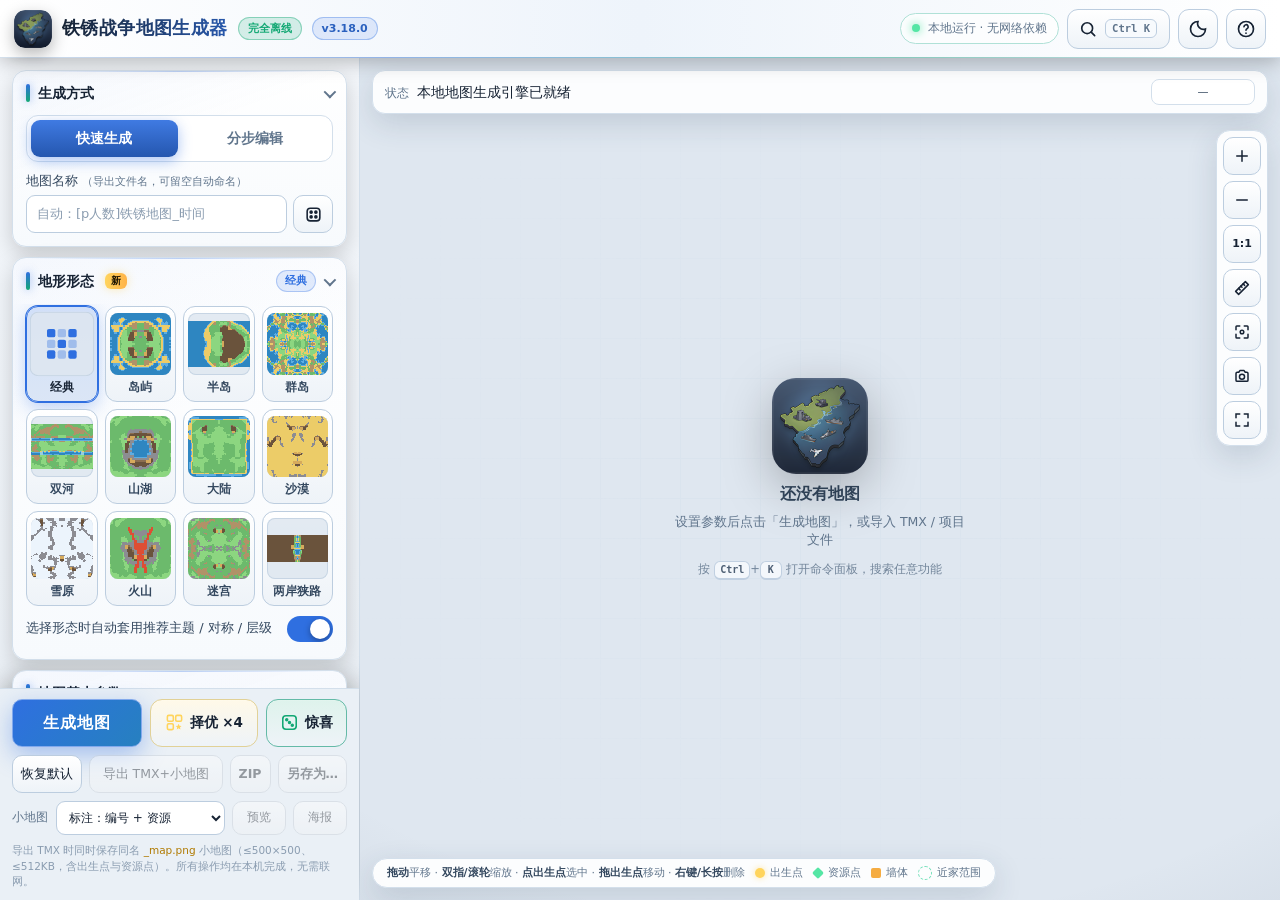
==== app/src/main/assets/index.html @ 4f4eec56 "feat: 整体替换为 TMX Map Forge 3.18.0 源码（第十六轮全局审查） - 仓库根目录替换为 3.18.0 离线版工程：app/ + desktop/ + tools/ + ori" ====
<!doctype html>
<html lang="zh-CN">
<head>
<meta charset="utf-8">
<meta name="viewport" content="width=device-width,initial-scale=1,maximum-scale=1,user-scalable=no,viewport-fit=cover">
<meta name="theme-color" content="#0b1220">
<title>铁锈战争地图生成器 · 完整离线版</title>
<link rel="icon" type="image/png" href="icons/icon-192.png">
<link rel="apple-touch-icon" href="icons/icon-192.png">
<link rel="stylesheet" href="style.css">
</head>
<body data-theme="dark" data-tone="dark">
<div id="splash" class="splash" aria-hidden="true">
  <div class="splash-logo"><img src="icons/icon-512.png" alt="" width="96" height="96" decoding="async"></div>
  <div class="splash-title">铁锈战争地图生成器</div>
  <div class="splash-bar"><i></i></div>
</div>

<header class="topbar">
  <button id="menuBtn" class="icon-btn" aria-label="打开编辑面板" aria-expanded="false"><svg viewBox="0 0 24 24" fill="none" stroke="currentColor" stroke-width="2" stroke-linecap="round" aria-hidden="true"><path d="M3 6h18M3 12h18M3 18h18"/></svg></button>
  <div class="brand">
    <span class="logo" aria-hidden="true"><img src="icons/icon-192.png" alt="" width="38" height="38" decoding="async"></span>
    <div class="brand-title">铁锈战争地图生成器</div>
    <span class="badge">完全离线</span><span class="badge sub" id="versionBadge">v—</span>
  </div>
  <div class="top-actions">
    <div class="runtime" id="runtimePill" role="status" tabindex="0" title="引擎状态（异常时点击可重启引擎）"><span class="dot"></span><span id="runtime" aria-live="polite">引擎初始化中…</span></div>
    <button id="cmdkBtn" class="icon-btn cmdk-btn" type="button" aria-label="命令面板（Ctrl+K）" title="命令面板：搜索任意功能（Ctrl+K）"><svg viewBox="0 0 24 24" fill="none" stroke="currentColor" stroke-width="2" stroke-linecap="round" aria-hidden="true"><circle cx="11" cy="11" r="6.5"/><path d="M20 20l-4.2-4.2"/></svg><span class="cmdk-kbd">Ctrl K</span></button>
    <!-- 3.16.0：主题选择面板（经典 / 动态 / 自动三组，内容由 app.js 按 THEMES 生成） -->
    <div class="theme-wrap">
    <button id="themeToggle" class="icon-btn" aria-label="选择主题" aria-haspopup="menu" aria-expanded="false" aria-controls="themeMenu" title="选择主题"><svg viewBox="0 0 24 24" fill="none" stroke="currentColor" stroke-width="2" stroke-linecap="round" aria-hidden="true"><path d="M12 3a9 9 0 1 0 9 9 7 7 0 0 1-9-9z"/></svg><i class="theme-dot" aria-hidden="true"></i></button>
    <div id="themeMenu" class="orient-menu theme-menu" role="menu" aria-label="界面主题" hidden></div>
    </div>
    <!-- 3.10.0：屏幕方向菜单（自动 / 竖屏 / 横屏 / 当前方向），选择由 Android 原生层持久化，下次启动自动恢复 -->
    <div class="orient-wrap">
    <button id="orientToggle" class="icon-btn" data-mode="auto" aria-label="屏幕方向：自动旋转" aria-pressed="false" aria-haspopup="menu" aria-expanded="false" aria-controls="orientMenu" title="屏幕方向"><svg class="oi oi-auto" viewBox="0 0 24 24" fill="none" stroke="currentColor" stroke-width="2" stroke-linecap="round" stroke-linejoin="round" aria-hidden="true"><rect x="7" y="3" width="10" height="18" rx="2.2"/><path d="M11 17.5h2"/><path d="M3.5 9.5a8.5 8.5 0 0 1 3-5"/><path d="M3 6l.4 3.7 3.4-1.2"/><path d="M20.5 14.5a8.5 8.5 0 0 1-3 5"/><path d="M21 18l-.4-3.7-3.4 1.2"/></svg><svg class="oi oi-portrait" viewBox="0 0 24 24" fill="none" stroke="currentColor" stroke-width="2" stroke-linecap="round" stroke-linejoin="round" aria-hidden="true"><rect x="6.5" y="2.5" width="11" height="19" rx="2.4"/><path d="M11 18h2"/><rect x="9.5" y="9.5" width="5" height="4" rx=".9"/><path d="M10.6 9.5V8.4a1.4 1.4 0 0 1 2.8 0v1.1"/></svg><svg class="oi oi-landscape" viewBox="0 0 24 24" fill="none" stroke="currentColor" stroke-width="2" stroke-linecap="round" stroke-linejoin="round" aria-hidden="true"><rect x="2.5" y="6.5" width="19" height="11" rx="2.4"/><path d="M18 11v2"/><rect x="9.5" y="10.5" width="5" height="4" rx=".9"/><path d="M10.6 10.5V9.4a1.4 1.4 0 0 1 2.8 0v1.1"/></svg><i class="orient-lock-dot" aria-hidden="true"></i></button>
    <div id="orientMenu" class="orient-menu" role="menu" aria-label="屏幕方向" hidden>
      <div class="om-head">屏幕方向</div>
      <button type="button" role="menuitemradio" aria-checked="false" data-orient="auto"><span class="om-ico"><svg class="oi oi-auto" viewBox="0 0 24 24" fill="none" stroke="currentColor" stroke-width="2" stroke-linecap="round" stroke-linejoin="round" aria-hidden="true"><rect x="7" y="3" width="10" height="18" rx="2.2"/><path d="M11 17.5h2"/><path d="M3.5 9.5a8.5 8.5 0 0 1 3-5"/><path d="M3 6l.4 3.7 3.4-1.2"/><path d="M20.5 14.5a8.5 8.5 0 0 1-3 5"/><path d="M21 18l-.4-3.7-3.4 1.2"/></svg></span><span class="om-txt"><b>自动旋转</b><small>跟随手机重力感应</small></span><i class="om-check" aria-hidden="true"></i></button>
      <button type="button" role="menuitemradio" aria-checked="false" data-orient="portrait"><span class="om-ico"><svg class="oi oi-portrait" viewBox="0 0 24 24" fill="none" stroke="currentColor" stroke-width="2" stroke-linecap="round" stroke-linejoin="round" aria-hidden="true"><rect x="6.5" y="2.5" width="11" height="19" rx="2.4"/><path d="M11 18h2"/><rect x="9.5" y="9.5" width="5" height="4" rx=".9"/><path d="M10.6 9.5V8.4a1.4 1.4 0 0 1 2.8 0v1.1"/></svg></span><span class="om-txt"><b>锁定竖屏</b><small>单手编辑、浏览参数更方便</small></span><i class="om-check" aria-hidden="true"></i></button>
      <button type="button" role="menuitemradio" aria-checked="false" data-orient="landscape"><span class="om-ico"><svg class="oi oi-landscape" viewBox="0 0 24 24" fill="none" stroke="currentColor" stroke-width="2" stroke-linecap="round" stroke-linejoin="round" aria-hidden="true"><rect x="2.5" y="6.5" width="19" height="11" rx="2.4"/><path d="M18 11v2"/><rect x="9.5" y="10.5" width="5" height="4" rx=".9"/><path d="M10.6 10.5V9.4a1.4 1.4 0 0 1 2.8 0v1.1"/></svg></span><span class="om-txt"><b>锁定横屏</b><small>画布更宽，适合大地图</small></span><i class="om-check" aria-hidden="true"></i></button>
      <button type="button" role="menuitemradio" aria-checked="false" data-orient="current"><span class="om-ico"><svg viewBox="0 0 24 24" fill="none" stroke="currentColor" stroke-width="2" stroke-linecap="round" stroke-linejoin="round" aria-hidden="true"><circle cx="12" cy="12" r="3"/><path d="M12 2v3M12 19v3M2 12h3M19 12h3"/><circle cx="12" cy="12" r="7.5"/></svg></span><span class="om-txt"><b>锁定当前方向</b><small>以手机此刻的朝向为准</small></span><i class="om-check" aria-hidden="true"></i></button>
      <div class="om-foot">设置保存在本机，下次打开自动保持</div>
    </div>
    </div>
    <button id="helpBtn" class="icon-btn" aria-label="快捷键与帮助" title="快捷键与帮助"><svg viewBox="0 0 24 24" fill="none" stroke="currentColor" stroke-width="2" stroke-linecap="round" aria-hidden="true"><circle cx="12" cy="12" r="9"/><path d="M9.6 9.3a2.5 2.5 0 1 1 3.6 2.3c-.8.4-1.2 1-1.2 1.9M12 17h.01"/></svg></button>
  </div>
</header>

<main>
<aside class="sidebar" id="sidebar" aria-label="地图编辑面板">
  <div class="drawer-head"><b>编辑面板</b><button id="drawerClose" class="icon-btn" type="button" aria-label="关闭编辑面板"><svg viewBox="0 0 24 24" fill="none" stroke="currentColor" stroke-width="2.2" stroke-linecap="round" aria-hidden="true"><path d="M6 6l12 12M18 6L6 18"/></svg></button></div>
  <div class="sidebar-scroll" id="sidebarScroll">

  <section class="card" data-card="mode">
    <button class="section-title" type="button"><span>生成方式</span><i class="chev"></i></button>
    <div class="card-body"><div>
      <div class="tabs" role="tablist"><button id="quickTab" class="active" role="tab" aria-selected="true">快速生成</button><button id="wizardTab" role="tab" aria-selected="false">分步编辑</button><span class="tab-ink" aria-hidden="true"></span></div>
      <label class="wide-label"><span>地图名称 <small>（导出文件名，可留空自动命名）</small></span>
        <span class="name-row"><input id="mapName" type="text" maxlength="60" placeholder="自动：[p人数]铁锈地图_时间" autocomplete="off" spellcheck="false"><button id="nameDice" class="name-dice" type="button" aria-label="随机起一个地图名" title="随机起名（按主题 / 形态 / 人数）"><svg viewBox="0 0 24 24" fill="none" stroke="currentColor" stroke-width="2" stroke-linejoin="round" aria-hidden="true"><rect x="4" y="4" width="16" height="16" rx="4"/><circle cx="9" cy="9" r="1.3" fill="currentColor"/><circle cx="15" cy="15" r="1.3" fill="currentColor"/><circle cx="15" cy="9" r="1.3" fill="currentColor"/><circle cx="9" cy="15" r="1.3" fill="currentColor"/></svg></button></span></label>
    </div></div>
  </section>

  <section class="card shape-card" id="shapeSec" data-card="shape">
    <button class="section-title" type="button"><span>地形形态 <em class="new-tag">新</em></span><small class="shape-tag" id="shapeTag">经典</small><i class="chev"></i></button>
    <div class="card-body"><div>
    <div class="shape-grid" id="shapeGrid" role="radiogroup" aria-label="地形形态"></div>
    <div class="shape-detail" id="shapeDetail" hidden>
      <button type="button" class="shape-preview" id="shapePreviewWrap" title="所见即所得：生成时使用与预览相同的种子（点击预览直接生成）" aria-label="形态预览，点击生成地图"><canvas id="shapePreview" width="160" height="160"></canvas><span class="shape-preview-badge" id="shapePreviewBadge">预览</span><span class="shape-preview-spin" aria-hidden="true"></span></button>
      <div class="shape-info">
        <b id="shapeTitle">—</b><small id="shapeDesc"></small>
        <div class="shape-stats" id="shapeStats"></div>
        <small class="shape-rec" id="shapeRec"></small>
      </div>
    </div>
    <div id="shapeFields" hidden>
      <div class="field-grid compact-fields">
        <label class="shape-range"><span>陆地比例 <b id="shapeLandText">50%</b></span><input id="shapeLand" type="range" min="30" max="70" step="5" value="50"></label>
        <label><span>山地</span><select id="shapeRough"><option value="0.8">少</option><option value="0.3" selected>标准</option><option value="0">多</option></select></label>
        <label class="span2"><span>形态种子</span><span class="seed-row"><input id="shapeSeed" type="number" inputmode="numeric" placeholder="留空 = 每次生成后自动换新"><button id="shapeDice" type="button" class="dice-btn" title="换一个种子" aria-label="换一个种子"><svg viewBox="0 0 24 24" fill="none" stroke="currentColor" stroke-width="2" stroke-linejoin="round" aria-hidden="true"><rect x="3.5" y="3.5" width="17" height="17" rx="4"/><circle cx="8.5" cy="8.5" r="1.3" fill="currentColor"/><circle cx="15.5" cy="15.5" r="1.3" fill="currentColor"/><circle cx="12" cy="12" r="1.3" fill="currentColor"/></svg></button></span><small id="shapeSeedHint"></small></label>
      </div>
      <div class="toolrow"><button id="shapeRecSize" type="button">使用推荐尺寸</button></div>
    </div>
    <label class="switch-row"><span>选择形态时自动套用推荐主题 / 对称 / 层级</span><button id="shapeAuto" class="switch on" role="switch" aria-checked="true" type="button"><i></i></button></label>
    </div></div>
  </section>

  <section class="card" data-card="params">
    <button class="section-title" type="button"><span>地图基本参数</span><i class="chev"></i></button>
    <div class="card-body"><div>
    <div class="field-grid">
      <label><span>地图宽度</span><input id="width" type="number" value="160" min="40" max="2000" inputmode="numeric"><small>40～2000</small></label>
      <label><span>地图高度</span><input id="height" type="number" value="160" min="40" max="2000" inputmode="numeric"><small>40～2000</small></label>
      <label><span>地形模板</span><select id="tileset"><option value="1">模板1 丛林</option><option value="2">模板2 雪山</option><option value="3">模板3 火山</option><option value="4">模板4 沙漠</option><option value="5" selected>模板5 森林</option></select></label>
      <label><span>高度层级</span><input id="heightLevels" type="number" value="7" min="1" max="32" inputmode="numeric"></label>
      <label><span>海洋层级</span><input id="oceanLevels" type="number" value="3" min="0" max="32" inputmode="numeric"></label>
      <label><span>资源点数量</span><input id="resources" type="number" value="12" min="0" max="500" inputmode="numeric"></label>
      <label class="span2"><span>出生点数量</span><input id="players" type="number" value="10" min="0" max="50" inputmode="numeric"><small>指挥中心/出生点 · 最大 50 · 3V3=6，25V25=50</small></label>
      <label class="span2"><span>出生点对称</span><select id="mirror"><option value="none">不对称</option><option value="horizontal">X 轴对称</option><option value="vertical" selected>Y 轴对称</option><option value="diagonal1">主对角线对称</option><option value="diagonal2">副对角线对称</option><option value="both">XY 双轴对称</option></select><small id="mirrorHint">当前模式会自动保持出生点成对分布</small></label>
    </div>
    <div id="densityHint" class="density-hint" hidden role="status" aria-live="polite"></div>
    <label class="switch-row" id="nearResRow"><span>近家资源点 <em class="new-tag">新</em> <small>每个出生点周边 10–20 格内自动补足</small></span><button id="nearResToggle" class="switch on" role="switch" aria-checked="true" type="button"><i></i></button></label>
    <div class="field-grid compact-fields" id="nearResFields">
      <label><span>每个出生点</span><select id="nearResCount"><option value="2" selected>2 个</option><option value="3">3 个</option><option value="4">4 个</option></select></label>
      <label class="span2"><span>距离范围（格，直线距离）</span><span class="near-res-range"><input id="nearResMin" type="number" value="10" min="4" max="120" inputmode="numeric"><small>至</small><input id="nearResMax" type="number" value="20" min="4" max="160" inputmode="numeric"></span></label>
    </div>
    <div class="size-presets" aria-label="尺寸预设"><span>尺寸预设</span><button data-size="80">80²</button><button data-size="120">120²</button><button data-size="160">160²</button><button data-size="256">256²</button><button data-size="400">400²</button></div>
    <div class="preset-row" aria-label="我的参数方案"><span>我的方案</span><select id="userPreset" aria-label="选择已保存的参数方案"><option value="">暂无方案</option></select><button id="presetSave" type="button" title="把当前参数保存为方案">保存</button><button id="presetDel" type="button" title="删除所选方案" disabled>删除</button></div>
    <!-- 3.17.0：配方码（整套参数 + 形态种子编成短码，发给别人粘贴即可还原） -->
    <div class="recipe-row" aria-label="配方码"><span>配方码 <em class="new-tag">新</em></span><button id="recipeCopy" type="button" title="把整套参数（含地形形态与种子）编成一串短码，发到群里，对方粘贴即可还原"><svg viewBox="0 0 24 24" fill="none" stroke="currentColor" stroke-width="2" stroke-linecap="round" stroke-linejoin="round" aria-hidden="true"><rect x="8" y="8" width="12" height="12" rx="2.5"/><path d="M16 8V6a2 2 0 0 0-2-2H6a2 2 0 0 0-2 2v8a2 2 0 0 0 2 2h2"/></svg><span class="rc-label">复制配方码</span><span class="rc-done">已复制</span></button><button id="recipePaste" type="button" title="粘贴别人分享的配方码，一键套用参数（也可以在画布区直接 Ctrl+V）"><svg viewBox="0 0 24 24" fill="none" stroke="currentColor" stroke-width="2" stroke-linecap="round" stroke-linejoin="round" aria-hidden="true"><rect x="6" y="4" width="12" height="17" rx="2.5"/><path d="M9.5 4V3h5v1M9 11h6M9 15h4"/></svg><span>使用配方码</span></button></div>
    </div></div>
  </section>

  <section class="card v3-card" id="spawnSec" data-card="spawn">
    <button class="section-title" type="button"><span>出生点 / 队伍控制台</span><i class="chev"></i></button>
    <div class="card-body"><div>
    <div class="v3-summary">
      <div><b id="terrainSummary">—</b><small>地形尺寸</small></div>
      <div><b id="spawnSummary">0</b><small>出生点</small></div>
      <div class="gauge-cell"><svg class="gauge" viewBox="0 0 36 36" aria-hidden="true"><circle class="gauge-bg" cx="18" cy="18" r="15.5"/><circle id="gaugeArc" class="gauge-arc" cx="18" cy="18" r="15.5" pathLength="100"/></svg><b id="fairnessSummary">—</b><small>公平度</small></div>
    </div>
    <div class="field-grid compact-fields">
      <label><span>模式预设</span><select id="gamePreset"><option value="1v1">1V1</option><option value="2v2">2V2</option><option value="3v3">3V3</option><option value="4v4">4V4</option><option value="5v5" selected>5V5</option><option value="10v10">10V10</option><option value="20v20">20V20</option><option value="25v25">25V25</option><option value="free">自由配置</option></select></label>
      <label><span>设为玩家 1（交换槽位）</span><select id="humanSlot" aria-label="选择作为玩家 1 起始槽位的出生点"></select></label>
      <label><span>对称强度</span><select id="symmetryStrength"><option value="strict">严格</option><option value="balanced" selected>平衡</option><option value="soft">柔性（不镜像）</option></select></label>
      <label><span>槽位顺序</span><select id="slotOrder"><option value="alternate" selected>A/B 交替（奇偶分队）</option><option value="grouped">A 队在前</option><option value="engine">保持原顺序</option></select></label>
    </div>
    <div class="toolrow v3-tools">
      <button id="spawnAuto" class="primary-soft">智能重新布置</button><button id="smartToggle" class="active">自动优化：开</button><button id="spawnReorder">按队伍排槽位</button>
      <button id="spawnAnalyze">公平度分析</button><button id="slotTable">槽位映射表</button><button id="mapDoctor" class="doctor-btn" title="检查出生点连通性、领地与资源平衡（D）">地图体检</button><button id="spawnUndo">撤销</button><button id="spawnRedo">重做</button>
      <button id="nearResFill" title="按当前出生点，为每个出生点周边补足近家资源点；导入的地图不会自动触发，需要在这里手动执行一次">补齐近家资源</button>
    </div>
    <div id="slotBadge" class="slot-badge" hidden aria-live="polite"></div>
    <div class="layer-row" role="group" aria-label="图层">
      <button id="layerTerrain" class="chip active" role="switch" aria-checked="true">地形</button><button id="layerSpawns" class="chip active" role="switch" aria-checked="true">出生点</button><button id="layerResources" class="chip active" role="switch" aria-checked="true">资源</button><button id="layerWalls" class="chip active" role="switch" aria-checked="true">墙体</button><button id="layerGrid" class="chip" role="switch" aria-checked="false">网格</button><button id="layerTerritory" class="chip chip-terr" role="switch" aria-checked="false" title="按行走距离显示双方领地（T）">领地</button><button id="layerRoutes" class="chip chip-route" role="switch" aria-checked="false" title="每位玩家到最近敌人的最短行走路线（L）">路线</button><button id="layerNearRes" class="chip chip-near active" role="switch" aria-checked="true" title="选中出生点时显示 10–20 格近家资源范围圈（N）">近家圈</button>
    </div>
    <div id="spawnList" class="spawn-list"></div>
    <div id="fairnessReport" class="analysis-report">生成地图后可查看：出生点间距、边缘距离、资源距离、两队平衡度。</div>
    </div></div>
  </section>

  <section class="card" id="gridSec" data-card="coast">
    <button class="section-title" type="button"><span>海岸线模板</span><i class="chev"></i></button>
    <div class="card-body"><div>
    <div class="coast-note" hidden>当前使用「地形形态」生成陆地，5×5 海岸线模板暂不生效；在「地形形态」中选择「经典」即可恢复。</div>
    <div class="hint">点击方格开关陆地区域：<span class="hint-demo on-demo">✓ 陆地</span> / <span class="hint-demo off-demo">✕ 水域</span>。开启出生点对称后，镜像方格会同步联动。</div>
    <div id="grid" class="grid"></div>
    <div class="toolrow"><button id="gridRandom">随机模板</button><button id="gridInvert">反转</button><button id="gridDefault">默认</button></div>
    </div></div>
  </section>

  <section class="card" id="wizardSec" data-card="wizard" hidden>
    <button class="section-title" type="button"><span>地图编辑步骤</span><i class="chev"></i></button>
    <div class="card-body"><div>
    <div id="steps" class="steps"></div>
    <div class="step-progress" aria-hidden="true"><i id="stepProgress"></i></div>

    <div class="editor-block" data-step="0">
      <div class="block-title">① 海岸线</div>
      <div class="toolrow"><button data-act="run_coastline" class="primary-soft">生成海岸线</button><button id="imageImport">从图片导入</button></div>
      <input id="imageFile" type="file" accept="image/*" hidden>
      <div id="imageName" class="mini-status">未导入图片 · 暗色=水域，亮色=陆地，绿色=缺口</div>
    </div>

    <div class="editor-block" data-step="1">
      <div class="block-title">② 墙体 / 丘陵</div>
      <div class="toolrow"><button id="brushMode" class="active">画笔</button><button id="polygonMode">多边形分层</button></div>
      <div id="brushControls">
        <div class="toolrow compact"><button id="wallBrush" class="active">墙体</button><button id="gapBrush">缺口</button><button id="eraseBrush">橡皮</button></div>
        <label class="range-label">画笔大小 <b id="brushSizeText">3</b><input id="brushSize" type="range" min="1" max="9" step="2" value="3"></label>
        <div class="toolrow compact"><button data-act="undo_brush">撤销</button><button data-act="redo_brush">重做</button><button data-act="clear_brush_walls">清空</button></div>
      </div>
      <div id="polygonControls" hidden>
        <div class="mini-status">点击地图逐点绘制；再次点击起点闭合多边形。嵌套区域会形成更高地形层级。</div>
        <div class="toolrow compact"><button id="cancelPolygon">取消绘制</button><button data-act="undo_polygons">撤销</button><button data-act="redo_polygons">重做</button></div>
        <div class="toolrow compact"><button id="deletePolygon">删除选中</button><button id="toggleGap">切换边缘缺口</button><button data-act="clear_all_polygons">清空全部</button></div>
        <div id="polygonInfo" class="mini-status">暂无多边形</div>
      </div>
    </div>

    <div class="editor-block" data-step="2">
      <div class="block-title">③ 高度与海洋</div>
      <label class="range-label">墙体吸附强度 <b id="magnetText">0</b><input id="wallMagnetism" type="range" min="0" max="100" step="5" value="0"></label>
      <label class="wide-label inline"><span>随机种子</span><input id="seed" type="number" inputmode="numeric" placeholder="留空 = 随机"></label>
      <div class="toolrow"><button data-act="run_height_ocean" class="primary-soft">生成高度与海洋</button><button id="fitMap">适应画布</button></div>
    </div>

    <div class="editor-block" data-step="3">
      <div class="block-title">④ 指挥中心 / 出生点</div>
      <div class="toolrow compact"><button id="ccManual" class="active">手动放置</button><button id="ccRandom">智能随机</button><button data-act="undo_cc">撤销</button><button data-act="clear_cc">清空</button></div>
      <div class="mini-status">手动模式下点击放置（自动按对称镜像）；拖动出生点可移动；右键/长按删除。</div>
    </div>

    <div class="editor-block" data-step="4">
      <div class="block-title">⑤ 资源点</div>
      <div class="toolrow compact"><button id="resManual" class="active">手动放置</button><button id="resRandom">随机</button><button data-act="undo_resource">撤销</button><button data-act="clear_resource">清空</button></div>
      <div class="mini-status">手动模式下点击放置资源点；右键/长按删除附近资源点。</div>
    </div>

    <div class="editor-block" data-step="5">
      <div class="block-title">⑥ 完成与导出</div>
      <div class="toolrow"><button data-act="run_finalize" class="primary-soft">完成地图并生成 TMX</button><button id="exportZip" disabled>导出 ZIP 包</button></div>
      <div class="mini-status">导出时自动附带小地图图片：地图文件名去掉 .tmx 后加 <em>_map</em>，如 <code>[p2](2)泥沼by_MP97.tmx</code> → <code>[p2](2)泥沼by_MP97_map.png</code>（≤500×500、≤512KB，与画布一样显示出生点编号和资源点，样式可在底部「小地图」中选择）。</div>
    </div>
    </div></div>
  </section>

  <section class="card v3-card" data-card="project">
    <button class="section-title" type="button"><span>项目 / 恢复</span><i class="chev"></i></button>
    <div class="card-body"><div>
    <div class="toolrow quad"><button id="projectNew">新建</button><button id="projectSave">保存项目</button><button id="projectLoad">恢复项目</button><button id="projectExport">导出项目</button></div>
    <div class="toolrow quad"><button id="tmxImport">导入 TMX/项目</button><button id="undoGlobal">全局撤销</button><button id="redoGlobal">全局重做</button><button id="autoSaveToggle" class="active">自动保存：开</button></div>
    <input id="tmxFile" type="file" accept=".tmx,.xml,.json,application/json,text/xml" hidden>
    <label class="switch-row"><span>生成过程动画</span><button id="animToggle" class="switch on" role="switch" aria-checked="true"><i></i></button></label>
    <div class="toolrow prev-row"><button id="projectPrev" type="button" disabled title="重新生成前会自动备份；再点一次可换回">上一张地图 ⇄</button></div>
    <div class="toolrow hist-btns"><button id="histSave" type="button" title="把当前地图（含 TMX 与缩略图）保存为一个历史快照">保存快照</button><button id="histOpen" type="button" title="查看 / 恢复 / 删除历史快照">历史版本</button></div>
    <div class="export-loc" id="exportLocRow" hidden>
      <div class="export-loc-head"><span>导出位置</span><small id="exportLocTag">默认</small></div>
      <code id="exportLocName">下载目录（Download）</code>
      <div class="toolrow"><button id="exportLocChange" type="button">选择文件夹…</button><button id="exportLocReset" type="button" disabled>恢复下载目录</button></div>
    </div>
    <div class="mini-status" id="projectInfo">项目草稿保存在本机（IndexedDB），不会上传。支持恢复上次编辑状态。</div>
    </div></div>
  </section>

  </div>
  <section class="action-card" id="actionCard">
    <div class="gen-row">
      <button id="generate" class="primary"><span class="btn-label">生成地图</span></button>
      <button id="bestOf" class="best-btn" type="button" title="择优生成：一次生成多张候选地图，自动体检评分后挑一张（Ctrl+Shift+Enter）"><svg viewBox="0 0 24 24" fill="none" stroke="currentColor" stroke-width="2" stroke-linecap="round" stroke-linejoin="round" aria-hidden="true"><rect x="3" y="3" width="7.5" height="7.5" rx="1.6"/><rect x="13.5" y="3" width="7.5" height="7.5" rx="1.6"/><rect x="3" y="13.5" width="7.5" height="7.5" rx="1.6"/><path d="M17.2 13.6l1.1 2.4 2.6.3-1.9 1.8.5 2.6-2.3-1.3-2.3 1.3.5-2.6-1.9-1.8 2.6-.3z" fill="currentColor" stroke="none"/></svg><span id="bestOfLabel">择优 ×4</span></button>
      <button id="surprise" class="surprise-btn" type="button" title="惊喜生成：随机一套参数并立即生成（好玩）"><svg viewBox="0 0 24 24" fill="none" stroke="currentColor" stroke-width="2" stroke-linejoin="round" aria-hidden="true"><rect x="3.5" y="3.5" width="17" height="17" rx="4"/><circle cx="8.5" cy="8.5" r="1.2" fill="currentColor"/><circle cx="15.5" cy="15.5" r="1.2" fill="currentColor"/><circle cx="12" cy="12" r="1.2" fill="currentColor"/></svg><span>惊喜</span></button>
    </div>
    <div class="action-row four"><button id="reset">恢复默认</button><button id="export" disabled title="导出 TMX 地图与同名 _map.png 小地图（Ctrl+E）">导出 TMX+小地图</button><button id="exportZipQuick" disabled title="打包 TMX + 小地图 + 说明.txt（含槽位表与体检摘要）">ZIP</button><button id="saveAsBtn" disabled title="另存为：自定义文件名、导出内容与保存位置（Ctrl+Shift+S）">另存为…</button></div>
    <div class="png-row"><label class="png-style"><span>小地图</span><select id="mapPngStyle" aria-label="小地图样式"><option value="full" selected>标注：编号 + 资源</option><option value="dots">标注：仅点位</option><option value="terrain">纯地形</option></select></label><button id="pngPreview" disabled>预览</button><button id="posterBtn" disabled title="导出带体检数据的分享海报">海报</button></div>
    <div class="footer-note">导出 TMX 时同时保存同名 <em>_map.png</em> 小地图（≤500×500、≤512KB，含出生点与资源点）。所有操作均在本机完成，无需联网。<span id="dirtyNote" class="dirty-note" hidden>· 地图已修改，导出时将重新生成 TMX</span></div>
  </section>
</aside>

<article class="map-panel no-map" id="mapPanel">
  <div class="toolbar">
    <div class="status-wrap"><span class="status-label">状态</span><span id="status" aria-live="polite">等待本地生成引擎…</span></div>
    <span id="stats" class="stats"></span><button id="healthBadge" class="health-badge" type="button" hidden aria-label="地图健康度"><svg viewBox="0 0 24 24" fill="none" stroke="currentColor" stroke-width="2.2" stroke-linecap="round" stroke-linejoin="round" aria-hidden="true"><path d="M3 12h4l2.2-5 3.6 10L15 12h6"/></svg><span class="hb-num">0</span><span class="hb-delta" aria-hidden="true"></span></button><!-- 3.17.0：实时体检徽章 --><span id="coord" class="coord" aria-live="off">—</span>
  </div>
  <div class="theme-fx" aria-hidden="true"><i class="fx-a"></i><i class="fx-b"></i><i class="fx-c"></i></div><!-- 3.16.0：动态主题背景图层（画布在动态主题下透明清屏） -->
  <canvas id="map" aria-label="地图画布"></canvas>
  <div class="empty-state" id="emptyState">
    <div class="empty-art" aria-hidden="true"><img src="icons/icon-192.png" alt="" width="96" height="96" decoding="async"></div>
    <b>还没有地图</b>
    <span>设置参数后点击「生成地图」，或导入 TMX / 项目文件</span>
    <span class="empty-tip">按 <kbd>Ctrl</kbd>+<kbd>K</kbd> 打开命令面板，搜索任意功能</span>
  </div>
  <!-- 3.15.0：测距地形剖面 -->
  <div id="measureProfile" class="measure-profile" aria-hidden="true" aria-live="polite"></div>

  <div class="tool-palette" id="toolPalette" hidden role="toolbar" aria-label="画布工具">
    <button data-tool="pan" class="active" title="平移 / 选择（拖动出生点可移动）"><svg viewBox="0 0 24 24" fill="none" stroke="currentColor" stroke-width="2" stroke-linecap="round"><path d="M12 3v18M3 12h18M12 3l-3 3M12 3l3 3M12 21l-3-3M12 21l3-3M3 12l3-3M3 12l3 3M21 12l-3-3M21 12l-3 3"/></svg><span>平移</span></button>
    <button data-tool="brush" title="画笔：绘制墙体/缺口"><svg viewBox="0 0 24 24" fill="none" stroke="currentColor" stroke-width="2" stroke-linecap="round"><path d="M4 20c3 0 5-1.5 5-4a2.5 2.5 0 0 0-5 0M9 16l11-11-2-2L7 14"/></svg><span>画笔</span></button>
    <button data-tool="polygon" title="多边形分层"><svg viewBox="0 0 24 24" fill="none" stroke="currentColor" stroke-width="2" stroke-linejoin="round"><path d="M12 3l8 6-3 11H7L4 9z"/></svg><span>多边形</span></button>
    <button data-tool="cc" title="放置出生点"><svg viewBox="0 0 24 24" fill="none" stroke="currentColor" stroke-width="2"><circle cx="12" cy="12" r="6"/><circle cx="12" cy="12" r="1.5" fill="currentColor"/></svg><span>出生点</span></button>
    <button data-tool="resource" title="放置资源点"><svg viewBox="0 0 24 24" fill="none" stroke="currentColor" stroke-width="2" stroke-linejoin="round"><path d="M12 3l7 9-7 9-7-9z"/></svg><span>资源</span></button>
  </div>

  <div class="map-controls" role="group" aria-label="视图控制">
    <button id="zoomIn" title="放大 (+)" aria-label="放大"><svg viewBox="0 0 24 24" fill="none" stroke="currentColor" stroke-width="2" stroke-linecap="round"><path d="M12 5v14M5 12h14"/></svg></button>
    <button id="zoomOut" title="缩小 (-)" aria-label="缩小"><svg viewBox="0 0 24 24" fill="none" stroke="currentColor" stroke-width="2" stroke-linecap="round"><path d="M5 12h14"/></svg></button>
    <button id="zoomReset" title="1:1 像素 (0)" aria-label="一比一"><span class="txt">1:1</span></button>
    <button id="measureBtn" title="测距 (U)：量直线与步行距离" aria-label="测距" aria-pressed="false"><svg viewBox="0 0 24 24" fill="none" stroke="currentColor" stroke-width="2" stroke-linecap="round" stroke-linejoin="round"><path d="M3.5 16.5 16.5 3.5l4 4-13 13z"/><path d="M7.5 12.5l2 2M10.5 9.5l1.5 1.5M13.5 6.5l2 2"/></svg></button>
    <button id="focusBtn" title="专注模式 (Z)：收起侧栏和顶栏，画布铺满" aria-label="专注模式" aria-pressed="false"><svg viewBox="0 0 24 24" fill="none" stroke="currentColor" stroke-width="2" stroke-linecap="round" stroke-linejoin="round" aria-hidden="true"><path d="M9 4H5a1 1 0 0 0-1 1v4M15 4h4a1 1 0 0 1 1 1v4M9 20H5a1 1 0 0 1-1-1v-4M15 20h4a1 1 0 0 0 1-1v-4"/><circle cx="12" cy="12" r="2.4"/></svg></button>
    <button id="shotBtn" title="保存当前视图截图（含已开启的图层）" aria-label="保存当前视图截图"><svg viewBox="0 0 24 24" fill="none" stroke="currentColor" stroke-width="2" stroke-linecap="round" stroke-linejoin="round" aria-hidden="true"><path d="M4 8.5A1.5 1.5 0 0 1 5.5 7h2.2l1.5-2.2h5.6L16.3 7h2.2A1.5 1.5 0 0 1 20 8.5v9a1.5 1.5 0 0 1-1.5 1.5h-13A1.5 1.5 0 0 1 4 17.5z"/><circle cx="12" cy="13" r="3.4"/></svg></button>
    <button id="clearView" title="适应画布 (F)" aria-label="适应画布"><svg viewBox="0 0 24 24" fill="none" stroke="currentColor" stroke-width="2" stroke-linecap="round"><path d="M4 9V4h5M20 9V4h-5M4 15v5h5M20 15v5h-5"/></svg></button>
  </div>

  <div class="minimap-wrap" id="minimapWrap"><span class="minimap-label">小地图</span><canvas id="minimap" aria-label="地图小地图" width="256" height="256"></canvas></div>
  <div class="legend" id="legend">
    <span class="legend-tip" id="legendTip"><b>拖动</b>平移 · <b>双指/滚轮</b>缩放 · <b>点出生点</b>选中 · <b>拖出生点</b>移动 · <b>右键/长按</b>删除</span>
    <span class="legend-item"><i class="legend-dot cc"></i>出生点</span>
    <span class="legend-item"><i class="legend-dot res"></i>资源点</span>
    <span class="legend-item"><i class="legend-dot wall"></i>墙体</span>
    <span class="legend-item legend-terr"><i class="legend-dot ta"></i>A 领地</span><span class="legend-item legend-terr"><i class="legend-dot tb"></i>B 领地</span><span class="legend-item legend-terr"><i class="legend-dot tx"></i>孤岛</span><span class="legend-item legend-route"><i class="legend-dot rt"></i>接敌路线</span><span class="legend-item legend-near"><i class="legend-dot nr"></i>近家范围</span>
  </div>
  <div id="busy" class="busy" hidden role="status" aria-live="assertive">
    <div class="busy-inner">
      <div class="spinner"><i></i><i></i><i></i></div>
      <span id="busyText">正在处理…</span>
      <div class="progress-track"><div id="progressBar" class="progress-bar indeterminate"></div></div>
      <span id="busyStage"></span>
      <span id="busyElapsed" class="busy-elapsed"></span>
      <div id="busyThumbs" class="busy-thumbs" hidden aria-hidden="true"></div>
      <div class="busy-actions"><button id="busySkip" hidden>跳过动画</button><button id="busyCancel" class="ghost-danger">取消</button></div>
    </div>
  </div>
  <div class="fab-group" id="fabGroup" role="group" aria-label="快捷操作">
    <button id="fabUndo" class="fab" title="全局撤销" aria-label="全局撤销" disabled><svg viewBox="0 0 24 24" fill="none" stroke="currentColor" stroke-width="2.2" stroke-linecap="round" stroke-linejoin="round"><path d="M9 14 4 9l5-5"/><path d="M4 9h10.5a5.5 5.5 0 0 1 0 11H11"/></svg></button>
    <button id="fabExport" class="fab" title="导出 TMX+小地图" aria-label="导出 TMX 与小地图" disabled><svg viewBox="0 0 24 24" fill="none" stroke="currentColor" stroke-width="2.2" stroke-linecap="round" stroke-linejoin="round"><path d="M12 3v12M7 10l5 5 5-5M5 21h14"/></svg></button>
    <button id="fabGenerate" class="fab fab-main" title="生成地图" aria-label="生成地图"><svg viewBox="0 0 24 24" fill="none" stroke="currentColor" stroke-width="2.2" stroke-linecap="round" stroke-linejoin="round"><path d="M12 3l1.8 4.7L18.5 9.5l-4.7 1.8L12 16l-1.8-4.7L5.5 9.5l4.7-1.8z"/><path d="M19 15l.8 2.2L22 18l-2.2.8L19 21l-.8-2.2L16 18l2.2-.8z"/></svg></button>
  </div>
  <!-- 3.17.0：触屏放大镜 + 专注模式退出胶囊 -->
  <canvas id="loupe" class="loupe" width="124" height="124" aria-hidden="true" hidden></canvas>
  <button id="focusExit" class="focus-pill" type="button" aria-label="退出专注模式"><svg viewBox="0 0 24 24" fill="none" stroke="currentColor" stroke-width="2.2" stroke-linecap="round" stroke-linejoin="round" aria-hidden="true"><path d="M4 9h5V4M20 9h-5V4M4 15h5v5M20 15h-5v5"/></svg>退出专注<kbd>Z</kbd></button>
  <div id="toastBox" class="toast-box" role="status" aria-live="polite"></div>
</article>
</main>
<div id="drawerBackdrop"></div>

<div id="modal" class="modal" hidden role="dialog" aria-modal="true" aria-labelledby="modalTitle">
  <div class="modal-card">
    <div class="modal-title" id="modalTitle"></div>
    <div class="modal-body" id="modalBody"></div>
    <div class="modal-actions"><button id="modalCancel">取消</button><button id="modalOk" class="primary-soft">确定</button></div>
  </div>
</div>

<!-- 3.5.0：PC 版桥接（仅在 Rust/Tauri 宿主中生效，Android 上为空操作） -->
<!-- 3.15.0：命令面板 -->
<div id="cmdk" class="cmdk" hidden role="dialog" aria-modal="true" aria-label="命令面板">
  <div class="cmdk-card">
    <div class="cmdk-search"><svg viewBox="0 0 24 24" fill="none" stroke="currentColor" stroke-width="2" stroke-linecap="round" aria-hidden="true"><circle cx="11" cy="11" r="6.5"/><path d="M20 20l-4.2-4.2"/></svg><input id="cmdkInput" type="text" placeholder="搜索功能：导出、测距、体检、历史…（支持拼音首字母）" autocomplete="off" spellcheck="false" role="combobox" aria-expanded="true" aria-controls="cmdkList"><kbd>Esc</kbd></div>
    <ul id="cmdkList" class="cmdk-list" role="listbox" aria-label="命令"></ul>
    <div class="cmdk-foot"><span><kbd>↑</kbd><kbd>↓</kbd> 选择</span><span><kbd>Enter</kbd> 执行</span><span><kbd>Ctrl</kbd>+<kbd>K</kbd> 开 / 关</span></div>
  </div>
</div>
<script src="desktop-bridge.js"></script>
<!-- 3.8.0：地形形态算法（主线程只用到模板列表与配色；计算在 shape-worker.js 中进行） -->
<script src="terrain-shapes.js"></script>
<script type="module" src="app.js"></script>
</body>
</html>
---- app/src/main/assets/style.css ----
/* =====================================================================
 * TMX MapForge Offline 3.17.0 · 设计系统（3.2.0 ～ 3.17.0 增补见文件末尾对应分节；3.16.0 动态主题之后是 3.17.0 新组件）
 * 重写说明：旧版样式由 2.4/2.5/2.6/3.0/3.0.3/3.0.7 多轮覆盖叠加而成，颜色大量硬编码，
 * 「亮白」主题下工具栏/图例/小地图/遮罩/输入框仍是深色。现统一为 CSS 变量驱动的三套主题。
 * ===================================================================== */
:root, body[data-theme="dark"] {
  --bg: #08111f; --bg-grad: radial-gradient(1100px 640px at 78% -12%, #0e1f38 0%, #08111f 55%, #060c16 100%);
  --panel: #0b1626; --panel-2: #0f1c2f; --card: #111e32; --card-2: #0d1828;
  --line: #22344e; --line-2: #2e4566; --text: #e8f0fb; --text-2: #b8c7da; --muted: #7a8fab; --faint: #55698a;
  --input: #0a1423; --btn: #15243a; --btn-2: #112036; --btn-hover: #1b3050;
  --accent: #4b8aff; --accent-2: #37d39b; --accent-ink: #fff; --gold: #ffd45c; --danger: #ff6b6b; --warn: #ffbd5a; --ok: #55e6a5;
  --glass: rgba(11, 21, 36, .86); --shadow: 0 10px 30px rgba(0,0,0,.45); --canvas-bg: #050b14;
  --topbar: linear-gradient(90deg, #0d1a2e, #10233f 55%, #0d1a2e);
  color-scheme: dark;
}
body[data-theme="teal"] {
  --bg: #071a21; --bg-grad: radial-gradient(1100px 640px at 78% -12%, #0b2f38 0%, #071a21 55%, #051216 100%);
  --panel: #0a1f26; --panel-2: #0d2830; --card: #0f2a32; --card-2: #0b2128;
  --line: #1d4450; --line-2: #2a5d6b; --text: #e6f6f7; --text-2: #b4d3d6; --muted: #74a1a7; --faint: #4f7e85;
  --input: #08191f; --btn: #113039; --btn-2: #0d272f; --btn-hover: #15404b;
  --accent: #2fc6b2; --accent-2: #7ee2a8; --glass: rgba(8, 28, 34, .86); --canvas-bg: #04121a;
  --topbar: linear-gradient(90deg, #09232b, #0d3540 55%, #09232b);
  color-scheme: dark;
}
body[data-theme="light"] {
  --bg: #eef3f8; --bg-grad: radial-gradient(1100px 640px at 78% -12%, #ffffff 0%, #eef3f8 60%, #e6edf5 100%);
  --panel: #f4f7fb; --panel-2: #eaf0f6; --card: #ffffff; --card-2: #f7fafd;
  --line: #d3dfeb; --line-2: #bccddf; --text: #172334; --text-2: #34485f; --muted: #60758c; --faint: #8a9cb0;
  --input: #ffffff; --btn: #ffffff; --btn-2: #eef3f8; --btn-hover: #e4edf7;
  --accent: #2f6fe0; --accent-2: #13a874; --glass: rgba(255, 255, 255, .9); --shadow: 0 10px 30px rgba(40,60,90,.16); --canvas-bg: #dfe7f0;
  --topbar: linear-gradient(90deg, #ffffff, #eef4fb, #ffffff);
  color-scheme: light;
}

/* ---------- 基础 ---------- */
*{box-sizing:border-box}
html{-webkit-text-size-adjust:100%}
html,body{margin:0;width:100%;height:100%;overflow:hidden;overscroll-behavior:none}
body{background:var(--bg-grad) fixed,var(--bg);color:var(--text);font:14px/1.45 system-ui,-apple-system,"Microsoft YaHei","PingFang SC","Noto Sans CJK SC",sans-serif;-webkit-tap-highlight-color:transparent;transition:background-color .3s,color .3s}
::selection{background:color-mix(in srgb,var(--accent) 45%,transparent);color:#fff}
button,input,select{font:inherit;color:inherit}
button{position:relative;overflow:hidden;border:1px solid var(--line-2);background:linear-gradient(180deg,var(--btn),var(--btn-2));color:var(--text);border-radius:10px;padding:8px 10px;min-height:38px;cursor:pointer;user-select:none;touch-action:manipulation;transition:transform .12s ease,background .18s ease,border-color .18s ease,box-shadow .18s ease,color .18s}
button:hover:not(:disabled){background:var(--btn-hover);border-color:color-mix(in srgb,var(--accent) 45%,var(--line-2))}
button:active:not(:disabled){transform:scale(.97)}
button:focus-visible,input:focus-visible,select:focus-visible{outline:2px solid var(--accent);outline-offset:2px}
button:disabled{opacity:.42;cursor:not-allowed}
button.active{background:linear-gradient(180deg,color-mix(in srgb,var(--accent) 92%,#fff 8%),color-mix(in srgb,var(--accent) 80%,#000 20%));border-color:color-mix(in srgb,var(--accent) 70%,#fff 30%);color:var(--accent-ink);box-shadow:0 4px 16px color-mix(in srgb,var(--accent) 35%,transparent),inset 0 1px 0 rgba(255,255,255,.18)}
.ripple{position:absolute;border-radius:50%;background:currentColor;opacity:.22;transform:scale(0);pointer-events:none;animation:ripple .55s ease-out forwards}
@keyframes ripple{to{transform:scale(1);opacity:0}}
input,select{min-height:38px;width:100%;border:1px solid var(--line-2);background:var(--input);color:var(--text);border-radius:9px;padding:7px 10px;outline:none;transition:border-color .15s,box-shadow .15s;font-variant-numeric:tabular-nums}
input:focus,select:focus{border-color:var(--accent);box-shadow:0 0 0 3px color-mix(in srgb,var(--accent) 22%,transparent)}
input::placeholder{color:var(--faint)}
small{color:var(--muted)}
a{color:var(--accent)}
kbd{display:inline-block;min-width:22px;padding:1px 6px;border-radius:6px;border:1px solid var(--line-2);border-bottom-width:2px;background:var(--card-2);font:600 11px/1.6 ui-monospace,monospace;text-align:center;color:var(--text-2)}

/* ---------- 启动屏 ---------- */
.splash{position:fixed;inset:0;z-index:100;display:grid;place-content:center;justify-items:center;gap:14px;background:var(--bg);transition:opacity .45s ease,visibility .45s}
.splash.hide{opacity:0;visibility:hidden}
.splash-logo{width:72px;height:72px;border-radius:20px;display:grid;place-content:center;background:linear-gradient(145deg,var(--card),var(--card-2));border:1px solid var(--line-2);box-shadow:var(--shadow);animation:floaty 2.4s ease-in-out infinite}
.splash-logo svg{width:42px;height:42px}
.splash-title{font-weight:800;letter-spacing:1px;color:var(--text-2)}
.splash-bar{width:140px;height:4px;border-radius:9px;background:var(--line);overflow:hidden}
.splash-bar i{display:block;width:40%;height:100%;border-radius:9px;background:linear-gradient(90deg,var(--accent),var(--accent-2));animation:indeterminate 1.1s ease-in-out infinite}
@keyframes floaty{0%,100%{transform:translateY(0)}50%{transform:translateY(-6px)}}

/* ---------- 顶栏 ---------- */
.topbar{height:58px;display:flex;align-items:center;gap:10px;padding:0 14px;padding-left:calc(14px + env(safe-area-inset-left));padding-right:calc(14px + env(safe-area-inset-right));background:var(--topbar);border-bottom:1px solid var(--line);box-shadow:0 4px 18px rgba(0,0,0,.25);position:relative;z-index:5}
.brand{display:flex;align-items:center;gap:10px;min-width:0;flex:1}
.logo{width:38px;height:38px;flex:none;display:grid;place-content:center;border-radius:11px;background:linear-gradient(145deg,var(--card),var(--card-2));border:1px solid var(--line-2);box-shadow:inset 0 1px 0 rgba(255,255,255,.08),0 6px 16px rgba(0,0,0,.3)}
.logo svg{width:22px;height:22px}
.brand-title{font-size:18px;font-weight:800;letter-spacing:.4px;background:linear-gradient(90deg,var(--text),color-mix(in srgb,var(--accent) 70%,var(--text)));-webkit-background-clip:text;background-clip:text;color:transparent;white-space:nowrap;overflow:hidden;text-overflow:ellipsis}
.badge{padding:3px 9px;border-radius:999px;background:color-mix(in srgb,var(--accent-2) 16%,transparent);color:var(--accent-2);font-size:11px;font-weight:750;border:1px solid color-mix(in srgb,var(--accent-2) 40%,transparent);flex:none}
.badge.sub{background:color-mix(in srgb,var(--accent) 12%,transparent);color:color-mix(in srgb,var(--accent) 80%,var(--text));border-color:color-mix(in srgb,var(--accent) 35%,transparent);font-weight:600}
.top-actions{display:flex;align-items:center;gap:8px;flex:none}
.icon-btn{width:40px;height:40px;min-height:40px;padding:0;display:grid;place-content:center;border-radius:11px;flex:none}
#orientToggle.active{color:var(--ok);background:color-mix(in srgb,var(--ok) 16%,transparent)}
.icon-btn svg{width:19px;height:19px}
#menuBtn{display:none}
.runtime{display:flex;align-items:center;gap:8px;color:var(--muted);font-size:12px;padding:6px 11px;border-radius:999px;border:1px solid var(--line);background:color-mix(in srgb,var(--card) 70%,transparent)}
.dot{width:8px;height:8px;border-radius:50%;background:var(--warn);box-shadow:0 0 10px var(--warn);animation:pulse 1.4s ease-in-out infinite}
.runtime[data-level="ok"] .dot{background:var(--ok);box-shadow:0 0 10px var(--ok);animation-duration:2.4s}
.runtime[data-level="err"] .dot{background:var(--danger);box-shadow:0 0 10px var(--danger)}
@keyframes pulse{0%,100%{opacity:1}50%{opacity:.4}}

/* ---------- 主布局 ---------- */
main{display:grid;grid-template-columns:360px 1fr;height:calc(100% - 58px)}
.sidebar{display:flex;flex-direction:column;min-height:0;background:linear-gradient(180deg,var(--panel),var(--panel-2));border-right:1px solid var(--line)}
.sidebar-scroll{flex:1;min-height:0;overflow-y:auto;overflow-x:hidden;padding:12px 12px 4px;overscroll-behavior:contain;scrollbar-width:thin;scrollbar-color:var(--line-2) transparent}
.sidebar-scroll::-webkit-scrollbar{width:8px}.sidebar-scroll::-webkit-scrollbar-thumb{background:var(--line-2);border-radius:8px}

/* ---------- 卡片 + 折叠 ---------- */
.card{margin-bottom:10px;border:1px solid var(--line);background:linear-gradient(160deg,color-mix(in srgb,var(--accent) 5%,transparent),transparent 42%),linear-gradient(180deg,var(--card),var(--card-2));border-radius:14px;box-shadow:inset 0 1px 0 rgba(255,255,255,.04),0 8px 22px rgba(0,0,0,.18);animation:rise .42s cubic-bezier(.2,.8,.2,1) both}
.card:nth-child(2){animation-delay:.04s}.card:nth-child(3){animation-delay:.08s}.card:nth-child(4){animation-delay:.12s}.card:nth-child(5){animation-delay:.16s}.card:nth-child(6){animation-delay:.2s}
@keyframes rise{from{opacity:0;transform:translateY(12px)}to{opacity:1;transform:none}}
.section-title{all:unset;box-sizing:border-box;width:100%;display:flex;align-items:center;gap:8px;padding:12px 13px;cursor:pointer;font-size:14px;font-weight:800;color:var(--text-2);border-radius:14px}
.section-title:focus-visible{outline:2px solid var(--accent);outline-offset:-2px}
.card .section-title{position:relative;overflow:hidden}
.card .section-title:hover:not(:disabled){background:color-mix(in srgb,var(--accent) 6%,transparent);border-color:transparent}
@media (hover:none){.card .section-title:hover:not(:disabled){background:transparent}}
.section-title::before{content:"";width:4px;height:14px;border-radius:2px;background:linear-gradient(180deg,var(--accent),var(--accent-2));box-shadow:0 0 8px color-mix(in srgb,var(--accent) 50%,transparent)}
.section-title span{flex:1}
.chev{width:9px;height:9px;border-right:2px solid var(--muted);border-bottom:2px solid var(--muted);transform:rotate(45deg) translateY(-2px);transition:transform .28s cubic-bezier(.2,.8,.2,1)}
.card.collapsed .chev{transform:rotate(-45deg)}
.card-body{display:grid;grid-template-rows:1fr;transition:grid-template-rows .32s cubic-bezier(.2,.8,.2,1),opacity .25s}
.card-body>div{min-height:0;overflow:hidden;padding:0 13px 13px}
.card.collapsed .card-body{grid-template-rows:0fr;opacity:.2}
.card.collapsed .card-body>div{padding-bottom:0}
#wizardSec.reveal{animation:rise .38s cubic-bezier(.2,.8,.2,1)}

/* ---------- 表单 ---------- */
.field-grid{display:grid;grid-template-columns:1fr 1fr;gap:9px}
.field-grid label,.wide-label{display:grid;gap:5px;color:var(--text-2);min-width:0;font-size:13px}
.field-grid .span2{grid-column:1/-1}
.field-grid small,.wide-label small{font-size:10.5px;min-height:1.2em}
.wide-label{margin-top:10px}
.wide-label.inline{grid-template-columns:auto 1fr;align-items:center;margin:6px 0 8px}
.flash-input{animation:flashInput .7s ease}
@keyframes flashInput{0%{box-shadow:0 0 0 0 color-mix(in srgb,var(--accent) 60%,transparent)}100%{box-shadow:0 0 0 8px transparent}}
.accent-hint{color:color-mix(in srgb,var(--accent) 75%,var(--text))!important;background:linear-gradient(90deg,color-mix(in srgb,var(--accent) 14%,transparent),transparent);padding:4px 7px;border-radius:6px;border-left:2px solid var(--accent)}
.size-presets{display:flex;align-items:center;flex-wrap:wrap;gap:6px;margin-top:10px;font-size:11px;color:var(--muted)}
.size-presets span{margin-right:2px}
.size-presets button{min-height:28px;padding:3px 9px;font-size:11.5px;border-radius:999px}
.tabs{position:relative;display:grid;grid-template-columns:1fr 1fr;gap:4px;padding:4px;border-radius:12px;background:var(--input);border:1px solid var(--line)}
.tabs button{border:0;background:transparent;z-index:1;font-weight:700;color:var(--muted);min-height:36px;box-shadow:none}
.tabs button.active{background:transparent;color:var(--accent-ink);box-shadow:none}
.tabs button:hover:not(:disabled){background:transparent}
.tabs .tab-ink{position:absolute;top:4px;bottom:4px;left:4px;width:calc(50% - 6px);border-radius:9px;background:linear-gradient(180deg,color-mix(in srgb,var(--accent) 92%,#fff 8%),color-mix(in srgb,var(--accent) 78%,#000 22%));box-shadow:0 4px 14px color-mix(in srgb,var(--accent) 40%,transparent);transition:transform .32s cubic-bezier(.3,1.3,.5,1)}
.tabs[data-active="wizard"] .tab-ink{transform:translateX(calc(100% + 4px))}
.range-label{display:grid;grid-template-columns:auto 1fr;gap:4px 8px;align-items:center;color:var(--text-2);margin:8px 0;font-size:13px}
.range-label b{justify-self:end;color:var(--accent);font-variant-numeric:tabular-nums}
.range-label input{grid-column:1/-1;width:100%}
input[type=range]{-webkit-appearance:none;appearance:none;background:transparent;cursor:pointer;border:0;padding:0;min-height:26px;box-shadow:none}
input[type=range]::-webkit-slider-runnable-track{height:6px;border-radius:99px;background:linear-gradient(90deg,color-mix(in srgb,var(--accent) 50%,var(--line)),var(--line-2))}
input[type=range]::-webkit-slider-thumb{-webkit-appearance:none;width:20px;height:20px;border-radius:50%;margin-top:-7px;background:linear-gradient(180deg,#fff,#dbe8ff);border:3px solid var(--accent);box-shadow:0 2px 8px rgba(0,0,0,.35);transition:transform .15s}
input[type=range]:active::-webkit-slider-thumb{transform:scale(1.18)}
.switch-row{display:flex;align-items:center;justify-content:space-between;margin:10px 0 4px;color:var(--text-2);font-size:13px}
.switch{width:46px;min-height:26px;height:26px;padding:0;border-radius:99px;background:var(--line-2);border:0}
.switch:hover:not(:disabled){background:var(--line-2)}
.switch i{position:absolute;top:3px;left:3px;width:20px;height:20px;border-radius:50%;background:#fff;box-shadow:0 2px 6px rgba(0,0,0,.35);transition:transform .25s cubic-bezier(.3,1.4,.5,1)}
.switch.on,.switch.on:hover:not(:disabled){background:var(--accent)}
.switch.on i{transform:translateX(20px)}

/* ---------- 工具按钮行 ---------- */
.toolrow{display:grid;grid-template-columns:repeat(auto-fit,minmax(88px,1fr));gap:6px;margin-top:6px}
.toolrow.compact{grid-template-columns:repeat(auto-fit,minmax(72px,1fr))}
.toolrow.quad{grid-template-columns:repeat(4,1fr)}
.toolrow button{font-size:12.5px;padding:7px 6px;min-height:36px}
.primary-soft{background:linear-gradient(180deg,color-mix(in srgb,var(--accent) 45%,var(--btn)),color-mix(in srgb,var(--accent) 30%,var(--btn-2)));border-color:color-mix(in srgb,var(--accent) 60%,var(--line-2))}
body[data-tone="light"] .primary-soft{color:#fff;background:linear-gradient(180deg,color-mix(in srgb,var(--accent) 85%,#fff),var(--accent))}
button.danger{background:linear-gradient(180deg,#e65454,#c63b3b);border-color:#ff8b8b;color:#fff}
.ghost-danger{background:transparent;border-color:color-mix(in srgb,var(--danger) 55%,transparent);color:var(--danger)}
.chip{min-height:30px;padding:4px 11px;border-radius:999px;font-size:12px}
.chip:not(.active){opacity:.62;text-decoration:line-through;text-decoration-color:var(--muted)}
.layer-row{display:flex;flex-wrap:wrap;gap:6px;margin-top:10px}
.hint,.mini-status{margin:6px 0 4px;color:var(--muted);font-size:11.5px;line-height:1.55}
.mini-status code{color:color-mix(in srgb,var(--accent) 70%,var(--text));background:var(--input);padding:1px 5px;border-radius:5px;font-size:10.5px;border:1px solid var(--line)}
.mini-status em,.footer-note em{color:var(--gold);font-style:normal}
body[data-tone="light"] .mini-status em,body[data-tone="light"] .footer-note em{color:#b07a00}
.hint-demo{display:inline-block;padding:0 6px;border-radius:6px;font-weight:700;font-size:11px}
.on-demo{color:#fff;background:var(--accent)}
.off-demo{color:var(--muted);background:var(--input);border:1px solid var(--line)}

/* ---------- 海岸线方格 ---------- */
.grid{display:grid;grid-template-columns:repeat(5,40px);gap:6px;justify-content:center;padding:10px 0 4px}
.cell{width:40px;height:40px;min-height:40px;padding:0;border-radius:10px;display:grid;place-content:center;font-size:15px;font-weight:800;line-height:1;animation:cellIn .35s cubic-bezier(.3,1.4,.5,1) both;animation-delay:var(--d,0ms)}
@keyframes cellIn{from{opacity:0;transform:scale(.6)}to{opacity:1;transform:none}}
.cell::before{content:"✕";color:var(--faint);transition:color .15s,transform .2s}
.cell.on,.cell.on:hover:not(:disabled){background:linear-gradient(135deg,color-mix(in srgb,var(--accent) 90%,#fff 10%),color-mix(in srgb,var(--accent) 75%,#000 25%));border-color:color-mix(in srgb,var(--accent) 70%,#fff 30%);box-shadow:inset 0 0 0 1px rgba(255,255,255,.2),0 3px 12px color-mix(in srgb,var(--accent) 35%,transparent)}
.cell.on::before{content:"✓";color:#fff}
.cell.off{background:var(--input);border-color:var(--line)}
.cell:active{transform:scale(.88)}
.cell.linked{animation:linked .5s ease}
@keyframes linked{0%{box-shadow:0 0 0 0 var(--gold)}100%{box-shadow:0 0 0 9px transparent}}

/* ---------- 出生点控制台 ---------- */
.v3-summary{display:grid;grid-template-columns:repeat(3,1fr);gap:7px;margin-bottom:10px}
.v3-summary>div{position:relative;padding:10px 6px;border:1px solid var(--line);border-radius:12px;background:linear-gradient(145deg,var(--card),var(--card-2));text-align:center;min-height:66px;display:grid;align-content:center}
.v3-summary b{display:block;font-size:18px;color:var(--text);font-variant-numeric:tabular-nums;position:relative;z-index:1}
.v3-summary small{font-size:10.5px;position:relative;z-index:1}
.gauge{position:absolute;left:50%;top:50%;width:60px;height:60px;transform:translate(-50%,-50%) rotate(-90deg)}
.gauge circle{fill:none;stroke-width:2.4}
.gauge-bg{stroke:var(--line)}
.gauge-arc{stroke:var(--accent);stroke-linecap:round;stroke-dasharray:0 100;transition:stroke-dasharray .8s cubic-bezier(.2,.8,.2,1),stroke .3s}
.gauge-arc[data-level="good"]{stroke:var(--ok)}.gauge-arc[data-level="warn"]{stroke:var(--gold)}.gauge-arc[data-level="bad"]{stroke:var(--danger)}
.compact-fields{gap:8px;margin-bottom:4px}
.compact-fields label span{font-size:11.5px}
.compact-fields input,.compact-fields select{min-height:34px;padding:5px 8px;font-size:13px}
.v3-tools{margin-top:8px}
.spawn-list{display:grid;gap:6px;margin-top:10px;max-height:260px;overflow:auto;padding:2px 2px 2px 0;scrollbar-width:thin;scrollbar-color:var(--line-2) transparent}
.spawn-list::-webkit-scrollbar{width:6px}.spawn-list::-webkit-scrollbar-thumb{background:var(--line-2);border-radius:6px}
.spawn-list:empty::before{content:'生成地图后，这里会显示全部出生点；最多支持 50 个';display:block;padding:18px 10px;text-align:center;color:var(--faint);border:1px dashed var(--line-2);border-radius:10px;font-size:12px}
.spawn-row{display:grid;grid-template-columns:30px 1fr 84px 28px;align-items:center;gap:7px;padding:6px 7px;border:1px solid var(--line);border-radius:10px;background:var(--card-2);cursor:pointer;transition:border-color .18s,background .18s,transform .18s;animation:rowIn .3s ease both;animation-delay:var(--d,0ms)}
@keyframes rowIn{from{opacity:0;transform:translateX(-8px)}to{opacity:1;transform:none}}
.spawn-row:hover{border-color:var(--line-2);transform:translateX(2px)}
.spawn-row.selected{border-color:var(--gold);background:color-mix(in srgb,var(--gold) 10%,var(--card-2));box-shadow:0 0 0 3px color-mix(in srgb,var(--gold) 15%,transparent)}
.spawn-badge{width:26px;height:26px;border-radius:50%;display:grid;place-items:center;font-size:11px;font-weight:800;background:radial-gradient(circle at 35% 30%,#fff3b8,#f2b829);color:#3a2600;font-variant-numeric:tabular-nums;border:2px solid var(--line-2)}
.spawn-badge.team-A{border-color:#4b8aff}.spawn-badge.team-B{border-color:#ff6b6b}
.spawn-row.selected .spawn-badge{animation:spawnPulse 1.2s ease-in-out infinite}
@keyframes spawnPulse{0%,100%{transform:scale(1)}50%{transform:scale(1.15)}}
.spawn-main{min-width:0}.spawn-main b{display:block;font-size:12px;white-space:nowrap;overflow:hidden;text-overflow:ellipsis}
.spawn-main b em{font-style:normal;font-size:10px;padding:0 5px;margin-left:4px;border-radius:5px;background:color-mix(in srgb,var(--gold) 22%,transparent);color:color-mix(in srgb,var(--gold) 70%,var(--text))}
.spawn-main small{display:block;font-size:10px}
.spawn-row select{min-height:28px;padding:2px 5px;font-size:11px}
.spawn-del{min-height:28px;width:28px;padding:0;font-size:11px;border-radius:8px;color:var(--muted)}
.spawn-del:hover:not(:disabled){color:var(--danger);border-color:var(--danger)}
.analysis-report{margin-top:9px;padding:9px 10px;border:1px dashed var(--line-2);border-radius:10px;color:var(--muted);font-size:11px;line-height:1.6;background:var(--input)}
.analysis-report strong{color:var(--text)}.analysis-report .good{color:var(--ok)}.analysis-report .warn{color:var(--gold)}.analysis-report .bad{color:var(--danger)}
body[data-tone="light"] .analysis-report .good{color:#11885c}body[data-tone="light"] .analysis-report .warn{color:#b07a00}
.flash-box{animation:flashBox .8s ease}
@keyframes flashBox{0%{border-color:var(--accent);box-shadow:0 0 0 0 color-mix(in srgb,var(--accent) 45%,transparent)}100%{box-shadow:0 0 0 10px transparent}}

/* ---------- 分步编辑 ---------- */
.steps{display:grid;grid-template-columns:repeat(3,1fr);gap:6px;margin-bottom:8px}
.step{display:flex;align-items:center;gap:6px;text-align:left;padding:7px 8px;border-radius:10px;background:var(--input);color:var(--muted);font-size:11.5px;border:1px solid var(--line);min-height:36px}
.step i{flex:none;width:18px;height:18px;border-radius:50%;display:grid;place-items:center;font-style:normal;font-size:10px;font-weight:800;background:var(--line);color:var(--text-2);transition:background .2s}
.step span{white-space:nowrap;overflow:hidden;text-overflow:ellipsis}
.step.done{color:var(--ok);border-color:color-mix(in srgb,var(--ok) 35%,transparent)}
body[data-tone="light"] .step.done{color:#11885c}
.step.done i{background:var(--ok);color:#06281a}
.step.current{color:var(--text);border-color:var(--accent);background:color-mix(in srgb,var(--accent) 16%,var(--input));box-shadow:0 0 0 3px color-mix(in srgb,var(--accent) 15%,transparent)}
.step.current i{background:var(--accent);color:#fff}
.editor-block{padding:10px;margin:0 -10px;border-top:1px solid var(--line);border-radius:10px;transition:background .3s,box-shadow .3s}
.editor-block.current-block{background:color-mix(in srgb,var(--accent) 7%,transparent);box-shadow:inset 3px 0 0 var(--accent)}
.block-title{font-size:12.5px;font-weight:800;color:var(--text-2);margin-bottom:6px}

/* ---------- 底部操作区（吸底） ---------- */
.action-card{flex:none;display:grid;gap:8px;padding:10px 12px;padding-bottom:calc(10px + env(safe-area-inset-bottom));border-top:1px solid var(--line);background:var(--panel-2);box-shadow:0 -10px 24px rgba(0,0,0,.18)}
.primary{background:linear-gradient(135deg,var(--accent),color-mix(in srgb,var(--accent) 70%,var(--accent-2)));border-color:color-mix(in srgb,var(--accent) 60%,#fff 40%);color:#fff;font-weight:800;width:100%;min-height:48px;font-size:15.5px;letter-spacing:1px;box-shadow:0 8px 24px color-mix(in srgb,var(--accent) 38%,transparent)}
.primary:hover:not(:disabled){background:linear-gradient(135deg,color-mix(in srgb,var(--accent) 88%,#fff 12%),color-mix(in srgb,var(--accent) 65%,var(--accent-2)))}
.primary::after{content:"";position:absolute;top:0;bottom:0;left:-70%;width:45%;transform:skewX(-20deg);background:linear-gradient(90deg,transparent,rgba(255,255,255,.22),transparent);animation:sheen 3.8s ease-in-out infinite;pointer-events:none}
@keyframes sheen{0%,55%{left:-70%}85%,100%{left:150%}}
.primary.loading .btn-label::after{content:"";display:inline-block;width:12px;height:12px;margin-left:8px;border:2px solid rgba(255,255,255,.5);border-top-color:#fff;border-radius:50%;animation:spin .7s linear infinite;vertical-align:-1px}
.action-row{display:grid;grid-template-columns:1fr 1fr;gap:7px}
.footer-note{color:var(--faint);font-size:10.5px;line-height:1.5}
.dirty-note{color:var(--warn)}

/* ---------- 地图面板 ---------- */
.map-panel{position:relative;min-width:0;background:var(--canvas-bg);overflow:hidden}
.map-panel::before{content:"";position:absolute;inset:0;z-index:1;pointer-events:none;background:radial-gradient(120% 90% at 50% 45%,transparent 62%,rgba(0,0,0,.28) 100%)}
.map-panel.pulse::after{content:"";position:absolute;inset:0;z-index:2;pointer-events:none;box-shadow:inset 0 0 0 2px var(--accent-2);animation:pulseFrame 1s ease forwards}
@keyframes pulseFrame{0%{opacity:1}100%{opacity:0}}
#map{display:block;width:100%;height:100%;touch-action:none;cursor:grab;background:var(--canvas-bg)}
#map:active{cursor:grabbing}
#map[data-tool="brush"],#map[data-tool="cc"],#map[data-tool="resource"],#map[data-tool="polygon"]{cursor:crosshair}
#map.space-pan{cursor:grab!important}
.toolbar{position:absolute;z-index:3;top:12px;left:12px;right:12px;min-height:44px;padding:8px 12px;display:flex;align-items:center;gap:12px;border-radius:13px;background:var(--glass);border:1px solid var(--line);backdrop-filter:blur(12px);-webkit-backdrop-filter:blur(12px);box-shadow:var(--shadow);animation:dropIn .5s cubic-bezier(.2,.8,.2,1) both}
@keyframes dropIn{from{opacity:0;transform:translateY(-10px)}to{opacity:1;transform:none}}
.status-wrap{flex:1;min-width:0;white-space:nowrap;overflow:hidden;text-overflow:ellipsis}
.status-label{color:var(--muted);margin-right:8px;font-size:12px}
#status{color:var(--text);display:inline}
#status.flash{animation:statusIn .35s ease}
@keyframes statusIn{from{opacity:.2}to{opacity:1}}
.stats{color:var(--muted);white-space:nowrap;font-size:12px;font-variant-numeric:tabular-nums}
.coord{flex:none;color:var(--text-2);font-size:11px;font-variant-numeric:tabular-nums;background:var(--input);border:1px solid var(--line);padding:4px 9px;border-radius:8px;min-width:104px;text-align:center}
.empty-state{position:absolute;inset:0;z-index:2;display:grid;place-content:center;justify-items:center;gap:8px;color:var(--muted);text-align:center;pointer-events:none;transition:opacity .4s,transform .4s;padding:20px}
.empty-state.hide{opacity:0;transform:scale(.96)}
.empty-art{width:150px;color:var(--accent);animation:floaty 3s ease-in-out infinite}
.empty-state b{color:var(--text-2);font-size:16px}
.empty-state span{font-size:12.5px;max-width:300px}
.tool-palette{position:absolute;z-index:4;left:12px;top:72px;display:flex;flex-direction:column;gap:6px;padding:6px;border-radius:14px;background:var(--glass);border:1px solid var(--line);backdrop-filter:blur(12px);box-shadow:var(--shadow);animation:slideIn .35s cubic-bezier(.2,.8,.2,1)}
.tool-palette[hidden]{display:none}
@keyframes slideIn{from{opacity:0;transform:translateX(-12px)}to{opacity:1;transform:none}}
.tool-palette button{width:48px;min-height:48px;padding:5px 0 3px;display:grid;justify-items:center;gap:2px;border-radius:10px;font-size:10px;border-color:transparent;background:transparent;box-shadow:none}
.tool-palette button svg{width:19px;height:19px}
.tool-palette button:not(.active){color:var(--text-2)}
.tool-palette button.active,.tool-palette button.active:hover:not(:disabled){background:var(--accent);color:#fff;box-shadow:0 4px 14px color-mix(in srgb,var(--accent) 40%,transparent)}
.map-controls{position:absolute;z-index:4;right:12px;top:72px;display:flex;flex-direction:column;gap:6px;padding:6px;border-radius:14px;background:var(--glass);border:1px solid var(--line);backdrop-filter:blur(12px);box-shadow:var(--shadow);animation:dropIn .5s .1s cubic-bezier(.2,.8,.2,1) both}
.map-controls button{width:38px;height:38px;min-height:38px;padding:0;display:grid;place-content:center;border-radius:10px}
.map-controls svg{width:18px;height:18px}
.map-controls .txt{font-size:11px;font-weight:800}
.legend{position:absolute;left:12px;bottom:12px;z-index:3;padding:6px 14px;color:var(--muted);background:var(--glass);border:1px solid var(--line);border-radius:999px;font-size:11px;backdrop-filter:blur(10px);display:flex;align-items:center;gap:10px;flex-wrap:wrap;max-width:calc(100% - 180px);box-shadow:var(--shadow)}
.legend b{color:var(--text-2);font-weight:600}
.legend-item{display:inline-flex;align-items:center;gap:5px;white-space:nowrap}
.legend-dot{width:10px;height:10px;border-radius:50%;display:inline-block}
.legend-dot.cc{background:var(--gold);box-shadow:0 0 6px color-mix(in srgb,var(--gold) 60%,transparent)}
.legend-dot.res{background:var(--ok);transform:rotate(45deg) scale(.85);border-radius:2px}
.legend-dot.wall{background:#f5ac42;border-radius:2px}
.minimap-wrap{position:absolute;z-index:3;right:12px;bottom:12px;padding:6px;background:var(--glass);border:1px solid var(--line);border-radius:12px;backdrop-filter:blur(10px);box-shadow:var(--shadow);transition:transform .2s,border-color .2s}
.minimap-wrap:hover{border-color:var(--accent);transform:translateY(-2px)}
.minimap-label{display:block;color:var(--muted);font-size:9.5px;text-align:center;margin-bottom:3px;letter-spacing:.5px}
#minimap{display:block;width:136px;height:136px;touch-action:none;cursor:crosshair;border-radius:7px;background:var(--input)}

/* ---------- 忙碌遮罩 ---------- */
.busy{position:absolute;inset:0;z-index:10;display:grid;place-content:center;background:color-mix(in srgb,var(--canvas-bg) 62%,transparent);backdrop-filter:blur(3px);opacity:0;transition:opacity .2s ease}
.busy.show{opacity:1}
.busy[hidden]{display:none}
.busy-inner{display:grid;gap:11px;justify-items:center;width:min(360px,84vw);padding:22px 24px;border:1px solid var(--line-2);background:var(--glass);border-radius:18px;box-shadow:0 24px 60px rgba(0,0,0,.5);text-align:center;color:var(--text);transform:scale(.94) translateY(6px);transition:transform .28s cubic-bezier(.3,1.4,.5,1)}
.busy.show .busy-inner{transform:none}
.spinner{position:relative;width:44px;height:44px}
.spinner i{position:absolute;inset:0;border-radius:50%;border:3px solid transparent;border-top-color:var(--accent);animation:spin 1s cubic-bezier(.5,.1,.5,.9) infinite}
.spinner i:nth-child(2){inset:6px;border-top-color:var(--accent-2);animation-duration:1.4s;animation-direction:reverse}
.spinner i:nth-child(3){inset:12px;border-top-color:var(--gold);animation-duration:.8s}
@keyframes spin{to{transform:rotate(360deg)}}
#busyText{font-weight:700}
.progress-track{width:100%;height:6px;border-radius:99px;background:var(--line);overflow:hidden}
.progress-bar{height:100%;width:8%;border-radius:99px;background:linear-gradient(90deg,var(--accent),var(--accent-2));transition:width .3s ease;box-shadow:0 0 12px color-mix(in srgb,var(--accent) 55%,transparent)}
.progress-bar.indeterminate{width:35%;animation:indeterminate 1.2s ease-in-out infinite}
@keyframes indeterminate{0%{transform:translateX(-110%)}100%{transform:translateX(320%)}}
#busyStage{color:var(--muted);font-size:11.5px;min-height:1.3em}
.busy-actions{display:flex;gap:8px}
.busy-actions button{min-height:32px;padding:4px 16px;font-size:12px;border-radius:999px}
.busy-actions button[hidden]{display:none}

/* ---------- Toast ---------- */
.toast-box{position:absolute;z-index:12;top:66px;left:50%;transform:translateX(-50%);display:flex;flex-direction:column;gap:8px;align-items:center;pointer-events:none;width:min(92%,460px)}
.toast{position:relative;overflow:hidden;display:flex;align-items:center;gap:9px;background:var(--glass);border:1px solid var(--line-2);color:var(--text);padding:9px 14px 10px;border-radius:12px;font-size:12.5px;box-shadow:0 12px 32px rgba(0,0,0,.4);backdrop-filter:blur(12px);opacity:0;transform:translateY(-10px) scale(.96);transition:opacity .28s ease,transform .32s cubic-bezier(.3,1.4,.5,1);max-width:100%}
.toast.show{opacity:1;transform:none}
.toast.bump{animation:bump .3s ease}
@keyframes bump{50%{transform:scale(1.04)}}
.toast-ico{flex:none;width:20px;height:20px;border-radius:50%;display:grid;place-items:center;font-style:normal;font-size:11px;font-weight:900;color:#fff;background:var(--accent)}
.toast.success .toast-ico{background:var(--ok);color:#05301e}.toast.warn .toast-ico{background:var(--gold);color:#3a2600}.toast.error .toast-ico{background:var(--danger)}
.toast.error{border-color:color-mix(in srgb,var(--danger) 55%,var(--line-2))}
.toast-life{position:absolute;left:0;bottom:0;height:2px;width:100%;background:var(--accent);transform-origin:left;animation:life linear forwards;opacity:.7}
.toast.success .toast-life{background:var(--ok)}.toast.warn .toast-life{background:var(--gold)}.toast.error .toast-life{background:var(--danger)}
@keyframes life{from{transform:scaleX(1)}to{transform:scaleX(0)}}

/* ---------- 模态框 ---------- */
.modal{position:fixed;inset:0;z-index:50;display:grid;place-items:center;padding:20px;background:rgba(0,0,0,.5);backdrop-filter:blur(4px);opacity:0;transition:opacity .2s}
.modal.show{opacity:1}
.modal[hidden]{display:none}
.modal-card{width:min(440px,100%);max-height:86vh;overflow:auto;padding:20px;border-radius:18px;background:linear-gradient(180deg,var(--card),var(--card-2));border:1px solid var(--line-2);box-shadow:0 30px 80px rgba(0,0,0,.55);transform:scale(.92) translateY(10px);transition:transform .3s cubic-bezier(.3,1.4,.5,1)}
.modal.show .modal-card{transform:none}
.modal-title{font-size:16px;font-weight:800;margin-bottom:8px}
.modal-body{color:var(--text-2);font-size:13px;line-height:1.65}
.modal-actions{display:flex;justify-content:flex-end;flex-wrap:wrap;gap:8px;margin-top:16px}
.modal-actions button{min-width:84px}
.modal-actions button.report-action{border-color:color-mix(in srgb,var(--accent) 48%,var(--line-2));background:linear-gradient(135deg,color-mix(in srgb,var(--accent) 13%,var(--card)),var(--card-2));color:var(--text);transition:transform .18s,border-color .18s,box-shadow .18s}
.modal-actions button.report-action:hover{border-color:var(--accent);box-shadow:0 5px 16px color-mix(in srgb,var(--accent) 16%,transparent);transform:translateY(-1px)}
.help-grid{display:grid;grid-template-columns:auto 1fr;gap:7px 14px;align-items:center;font-size:12.5px}
.help-p{margin:12px 0 0;color:var(--muted);font-size:12px}

/* 抽屉遮罩 */
#drawerBackdrop{display:none}

/* ---------- 响应式 ---------- */
@media(min-width:1400px){main{grid-template-columns:400px 1fr}}
@media(max-width:900px){
  #menuBtn{display:grid}
  main{grid-template-columns:1fr}
  .sidebar{position:fixed;top:0;bottom:0;left:0;z-index:20;width:min(88vw,370px);transform:translateX(-105%);transition:transform .32s cubic-bezier(.2,.8,.2,1);box-shadow:0 0 60px rgba(0,0,0,.6);padding-top:env(safe-area-inset-top)}
  .sidebar.open{transform:none}
  #drawerBackdrop{display:block;position:fixed;inset:0;background:rgba(0,0,0,.55);opacity:0;pointer-events:none;transition:opacity .3s ease;z-index:19;backdrop-filter:blur(2px)}
  #drawerBackdrop.show{opacity:1;pointer-events:auto}
  .legend{max-width:calc(100% - 24px)}
  .legend-tip{display:none}
}
@media(max-width:650px){
  .topbar{height:54px;padding:0 10px}
  main{height:calc(100% - 54px)}
  .brand-title{font-size:15.5px}.badge{display:none}.runtime{display:none}
  .toolbar{top:8px;left:8px;right:8px;padding:7px 10px;gap:8px}.stats{display:none}.coord{min-width:0}
  .legend{left:8px;bottom:8px;padding:5px 11px;max-width:calc(100% - 130px)}
  .minimap-wrap{right:8px;bottom:8px;padding:4px}#minimap{width:96px;height:96px}.minimap-label{display:none}
  .map-controls{right:8px;top:62px;padding:4px;gap:4px}.map-controls button{width:34px;height:34px;min-height:34px}
  .tool-palette{left:50%;top:auto;bottom:118px;transform:translateX(-50%);flex-direction:row;animation:none}
  .tool-palette button{width:46px;min-height:44px}
  .grid{grid-template-columns:repeat(5,38px)}.cell{width:38px;height:38px;min-height:38px}
  .toolrow.quad{grid-template-columns:repeat(2,1fr)}
  .spawn-row{grid-template-columns:28px 1fr 76px 26px}
  .toast-box{top:58px}
}
@media(max-width:900px) and (orientation:landscape) and (max-height:500px){
  .topbar{height:46px}main{height:calc(100% - 46px)}
  .tool-palette{top:58px;bottom:auto;left:8px;transform:none;flex-direction:column}
  .tool-palette button{min-height:38px;width:42px}.tool-palette button span{display:none}
  .map-controls{top:58px}
}
@media (prefers-reduced-motion: reduce){
  *,*::before,*::after{animation-duration:.001s!important;animation-iteration-count:1!important;transition-duration:.001s!important}
}

/* ---------- 旧版 WebView 兼容：不支持 color-mix() 时的纯色回退（Chrome < 111） ---------- */
@supports not (color: color-mix(in srgb, red, blue)) {
  button.active,.tabs .tab-ink,.cell.on,.step.current i,.switch.on{background:var(--accent);border-color:var(--accent);color:#fff}
  .primary{background:linear-gradient(135deg,var(--accent),var(--accent-2));border-color:var(--accent)}
  .primary-soft{background:var(--accent);border-color:var(--accent);color:#fff}
  .step.current{border-color:var(--accent)}
  .spawn-row.selected{border-color:var(--gold)}
  .editor-block.current-block{box-shadow:inset 3px 0 0 var(--accent)}
  .badge{background:transparent;border-color:var(--accent-2)}
  .badge.sub{border-color:var(--accent);color:var(--accent)}
  .brand-title{color:var(--text);background:none}
  .busy{background:rgba(0,0,0,.45)}
}

/* =====================================================================
 * 3.2.0 增补：修复 + 新组件 + 动效
 * ===================================================================== */
/* 修复：桌面端在画布上拖动会把图例/小地图/状态栏文字选中（蓝色高亮）；长按出现系统菜单 */
.map-panel,.topbar,.tool-palette,.map-controls,.legend,.minimap-wrap,.toolbar,.busy,.fab-group,.steps,.section-title{-webkit-user-select:none;user-select:none;-webkit-touch-callout:none}
#map{-webkit-touch-callout:none}
/* 修复：遮罩淡出的 220ms 内仍会拦截画布点击 */
.busy:not(.show){pointer-events:none}
.busy-elapsed{color:var(--faint);font-size:10.5px;font-variant-numeric:tabular-nums;min-height:1.2em;margin-top:-6px}

/* 禁用态的撤销/重做更明显 */
button:disabled{filter:saturate(.4)}

/* Toast：可点击关闭 + 操作按钮 */
.toast{pointer-events:auto;cursor:pointer}
.toast span{flex:1;min-width:0}
.toast-act{flex:none;min-height:28px;padding:3px 12px;margin:-2px -4px -2px 4px;border-radius:999px;font-size:12px;font-weight:800;color:var(--accent);background:color-mix(in srgb,var(--accent) 14%,transparent);border:1px solid color-mix(in srgb,var(--accent) 45%,transparent);box-shadow:none}
.toast-act:hover:not(:disabled){background:color-mix(in srgb,var(--accent) 24%,transparent)}
.toast.leaving{transform:translateY(-8px) scale(.94)}

/* 模态框：按语气显示图标，按钮依次浮入 */
.modal-title{display:flex;align-items:center;gap:9px}
.modal-title::before{content:"i";flex:none;width:26px;height:26px;border-radius:50%;display:grid;place-items:center;font:900 13px/1 system-ui,sans-serif;color:#fff;background:linear-gradient(145deg,var(--accent),color-mix(in srgb,var(--accent) 60%,var(--accent-2)));box-shadow:0 4px 12px color-mix(in srgb,var(--accent) 40%,transparent)}
.modal[data-tone="danger"] .modal-title::before{content:"!";background:linear-gradient(145deg,#ff7a7a,#d84343);box-shadow:0 4px 12px rgba(230,80,80,.4)}
.modal.show .modal-actions button{animation:btnIn .34s cubic-bezier(.3,1.4,.5,1) both;animation-delay:var(--d,60ms)}
@keyframes btnIn{from{opacity:0;transform:translateY(8px)}to{opacity:1;transform:none}}
.modal-card{backdrop-filter:blur(14px)}

/* 步骤条：完成打勾 + 进度条 + 依次入场 */
.step{animation:rise .3s cubic-bezier(.2,.8,.2,1) both;animation-delay:var(--d,0ms)}
.step.done i{animation:popIn .35s cubic-bezier(.3,1.6,.5,1)}
@keyframes popIn{from{transform:scale(.3)}to{transform:none}}
.step-progress{height:4px;border-radius:99px;background:var(--line);overflow:hidden;margin:-2px 0 10px}
.step-progress i{display:block;height:100%;width:0;border-radius:99px;background:linear-gradient(90deg,var(--accent),var(--ok));transition:width .6s cubic-bezier(.2,.8,.2,1);box-shadow:0 0 10px color-mix(in srgb,var(--ok) 50%,transparent)}

/* 卡片悬停微抬升（仅桌面） */
@media (hover:hover){.card{transition:border-color .2s,box-shadow .2s,transform .2s}.card:hover{border-color:var(--line-2);box-shadow:inset 0 1px 0 rgba(255,255,255,.05),0 12px 28px rgba(0,0,0,.24)}}

/* 空状态：缓慢流动的网格背景 */
.empty-state::before{content:"";position:absolute;inset:-40px;z-index:-1;opacity:.35;background-image:linear-gradient(var(--line) 1px,transparent 1px),linear-gradient(90deg,var(--line) 1px,transparent 1px);background-size:40px 40px;-webkit-mask-image:radial-gradient(closest-side,#000 30%,transparent);mask-image:radial-gradient(closest-side,#000 30%,transparent);animation:gridDrift 18s linear infinite}
@keyframes gridDrift{to{transform:translate(40px,40px)}}
.empty-state.hide::before{animation:none}

/* 亮白主题：地图暗角减弱 */
body[data-tone="light"] .map-panel::before{background:radial-gradient(120% 90% at 50% 45%,transparent 64%,rgba(40,60,90,.14) 100%)}

/* 手机端悬浮操作按钮（FAB） */
.fab-group{display:none}
@media(max-width:900px){
  .fab-group{position:absolute;z-index:6;right:12px;bottom:196px;display:flex;flex-direction:column;align-items:center;gap:10px;animation:fabIn .45s .15s cubic-bezier(.3,1.4,.5,1) both}
  @keyframes fabIn{from{opacity:0;transform:translateY(16px) scale(.8)}to{opacity:1;transform:none}}
  .fab{width:46px;height:46px;min-height:46px;padding:0;border-radius:50%;display:grid;place-content:center;background:var(--glass);border:1px solid var(--line-2);backdrop-filter:blur(12px);-webkit-backdrop-filter:blur(12px);box-shadow:var(--shadow);color:var(--text-2)}
  .fab svg{width:20px;height:20px}
  .fab:disabled{opacity:.35}
  .fab-main{width:58px;height:58px;min-height:58px;color:#fff;border-color:color-mix(in srgb,var(--accent) 60%,#fff 40%);background:linear-gradient(135deg,var(--accent),color-mix(in srgb,var(--accent) 65%,var(--accent-2)));box-shadow:0 10px 26px color-mix(in srgb,var(--accent) 45%,transparent)}
  .fab-main svg{width:24px;height:24px}
  .fab-main:hover:not(:disabled){background:linear-gradient(135deg,color-mix(in srgb,var(--accent) 88%,#fff),color-mix(in srgb,var(--accent) 60%,var(--accent-2)))}
  .fab-main.loading svg{animation:spin 1.1s linear infinite}
  .fab-main::after{content:"";position:absolute;inset:-6px;border-radius:50%;border:2px solid color-mix(in srgb,var(--accent) 60%,transparent);opacity:0;animation:fabRing 2.8s ease-out infinite}
  @keyframes fabRing{0%{opacity:.7;transform:scale(.85)}70%,100%{opacity:0;transform:scale(1.25)}}
}
@media(max-width:650px){ .fab-group{right:8px;bottom:124px;gap:8px} }
@media(max-width:900px) and (orientation:landscape) and (max-height:500px){
  .fab-group{flex-direction:row;bottom:12px;right:176px}
  .fab-main{width:48px;height:48px;min-height:48px}
  .legend{display:none}
}
@supports not (color: color-mix(in srgb, red, blue)) {
  .fab-main{background:var(--accent)} .toast-act{color:var(--accent);background:transparent;border-color:var(--accent)}
}
/* 手机竖屏：工具栏靠左，给右侧悬浮按钮让位（居中时会与生成按钮重叠） */
@media(max-width:650px){ .tool-palette{left:8px;transform:none;bottom:124px} }

/* =====================================================================
 * 3.3.0 增补：槽位映射徽标 / 映射表 / 出生点列表重排动画 / 细节动效
 * ===================================================================== */
.slot-badge{display:flex;align-items:center;gap:8px;margin-top:8px;padding:7px 10px;border-radius:10px;font-size:11.5px;color:var(--text-2);
  border:1px solid var(--line);background:linear-gradient(90deg,color-mix(in srgb,var(--accent) 8%,var(--card-2)),var(--card-2));animation:rise .35s ease both}
.slot-badge i{flex:none;width:18px;height:18px;border-radius:50%;display:grid;place-items:center;font-style:normal;font-weight:800;font-size:11px;
  background:color-mix(in srgb,var(--muted) 30%,transparent);color:var(--text)}
.slot-badge[data-state="ok"]{border-color:color-mix(in srgb,var(--ok) 45%,var(--line))}
.slot-badge[data-state="ok"] i{background:var(--ok);color:#06281a;animation:checkPop .5s cubic-bezier(.3,1.6,.5,1) both}
.slot-badge[data-state="bad"]{border-color:color-mix(in srgb,var(--danger) 55%,var(--line));background:color-mix(in srgb,var(--danger) 9%,var(--card-2))}
.slot-badge[data-state="bad"] i{background:var(--danger);color:#fff;animation:shake .45s ease both}
.slot-badge[data-state="pending"] i{animation:pulse 1.6s ease-in-out infinite}
@keyframes checkPop{0%{transform:scale(0) rotate(-40deg)}100%{transform:none}}
@keyframes shake{20%,60%{transform:translateX(-3px)}40%,80%{transform:translateX(3px)}}

/* 列表重排：已存在的行不再重复播放入场动画（由 FLIP 平滑移动） */
.spawn-row.settled{animation:none}
.spawn-row{will-change:transform}
.spawn-row.over-cap{opacity:.55;border-style:dashed}
.spawn-row .spawn-badge{transition:transform .25s cubic-bezier(.3,1.5,.5,1),border-color .2s}
.spawn-row:hover .spawn-badge{transform:scale(1.08)}
.spawn-main small{color:var(--muted);font-variant-numeric:tabular-nums}

/* 槽位映射表 */
.slot-table-wrap{max-height:min(52vh,420px);overflow:auto;margin-top:8px;border:1px solid var(--line);border-radius:10px;scrollbar-width:thin}
.slot-table{width:100%;border-collapse:collapse;font-size:12px;font-variant-numeric:tabular-nums}
.slot-table th{position:sticky;top:0;z-index:1;background:var(--panel-2);color:var(--muted);font-weight:600;text-align:left;padding:7px 8px;border-bottom:1px solid var(--line)}
.slot-table td{padding:5px 8px;border-bottom:1px solid color-mix(in srgb,var(--line) 60%,transparent);white-space:nowrap}
.slot-table tbody tr{animation:rowIn .3s ease both;animation-delay:var(--d,0ms)}
.slot-table tbody tr:nth-child(even){background:color-mix(in srgb,var(--card-2) 70%,transparent)}
.slot-table tbody tr:hover{background:color-mix(in srgb,var(--accent) 10%,transparent)}
.slot-table .spawn-badge{width:22px;height:22px;font-size:10px}
.team-tag{display:inline-block;min-width:20px;padding:1px 6px;border-radius:6px;font-weight:700;text-align:center;font-size:11px}
.team-tag.team-A{background:color-mix(in srgb,#4b8aff 22%,transparent);color:#7fb0ff}
.team-tag.team-B{background:color-mix(in srgb,#ff6b6b 22%,transparent);color:#ff9a9a}
body[data-tone="light"] .team-tag.team-A{color:#2457c5}body[data-tone="light"] .team-tag.team-B{color:#c23b3b}
.slot-table .st{color:var(--muted)}.slot-table .st.ok{color:var(--ok);font-weight:800}.slot-table .st.bad{color:var(--danger);font-weight:700}
.ok-txt{color:var(--ok)}.warn-txt{color:var(--warn);margin-left:4px;font-size:10px}
body[data-tone="light"] .ok-txt{color:#11885c}body[data-tone="light"] .warn-txt{color:#b07a00}

/* 模态框：宽内容自适应 */
.modal-card.wide{width:min(620px,96vw)}

/* 细节动效：主按钮悬停光晕、卡片标题箭头回弹 */
.primary:not(:disabled):hover{box-shadow:0 8px 26px color-mix(in srgb,var(--accent) 45%,transparent)}
.section-title .chev{transition:transform .3s cubic-bezier(.3,1.4,.5,1)}

@media (prefers-reduced-motion: reduce){
  .slot-badge,.slot-badge i,.slot-table tbody tr{animation:none!important}
}

/* =====================================================================
 * 3.4.0 增补：小地图样式行 / PNG 预览弹窗 / 细节动效
 * ===================================================================== */
.png-row{display:grid;grid-template-columns:1fr auto;gap:7px;align-items:center}
.png-style{display:flex;align-items:center;gap:8px;min-width:0;margin:0}
.png-style span{flex:none;font-size:11.5px;color:var(--muted)}
.png-style select{flex:1;min-width:0;min-height:34px;padding:4px 8px;font-size:12px}
.png-row button{min-height:34px;padding:4px 14px;font-size:12px}
.png-preview{position:relative;display:grid;place-items:center;padding:10px;border-radius:12px;border:1px solid var(--line);
  background:repeating-conic-gradient(color-mix(in srgb,var(--line) 55%,transparent) 0 25%,transparent 0 50%) 0 0/16px 16px,var(--card-2);overflow:hidden}
.png-preview img{display:block;max-width:100%;height:auto;max-height:min(56vh,500px);width:auto;border-radius:6px;
  box-shadow:0 10px 30px rgba(0,0,0,.35);animation:pngIn .5s cubic-bezier(.2,.9,.25,1.15) both}
.png-preview::after{content:'';position:absolute;inset:0;pointer-events:none;background:linear-gradient(115deg,transparent 35%,rgba(255,255,255,.22) 50%,transparent 65%);transform:translateX(-120%);animation:pngSheen 1.1s .35s ease both}
@keyframes pngIn{from{opacity:0;transform:scale(.88) translateY(8px);filter:blur(4px)}to{opacity:1;transform:none;filter:none}}
@keyframes pngSheen{to{transform:translateX(120%)}}
.png-meta{display:flex;flex-wrap:wrap;gap:6px;margin-top:10px}
.png-meta span{padding:3px 9px;border-radius:999px;font-size:11.5px;font-variant-numeric:tabular-nums;border:1px solid var(--line-2);background:var(--card-2);color:var(--text-2);animation:rise .35s ease both}
.png-meta span:nth-child(2){animation-delay:60ms}.png-meta span:nth-child(3){animation-delay:120ms}.png-meta span:nth-child(4){animation-delay:180ms}
.png-meta span:first-child{border-color:color-mix(in srgb,var(--accent) 55%,var(--line-2));color:var(--text)}
.help-p code{font-size:11.5px;padding:1px 5px;border-radius:5px;background:var(--card-2);border:1px solid var(--line);word-break:break-all}

/* 出生点列表：删除时整理槽位的高亮反馈 */
.spawn-row.settled{transition:border-color .25s,background .25s,transform .18s}
/* 导出按钮可用时的轻微呼吸提示（只播放一次） */
#export:not(:disabled){animation:readyGlow 1.6s ease 1}
@keyframes readyGlow{0%{box-shadow:0 0 0 0 color-mix(in srgb,var(--accent-2) 55%,transparent)}100%{box-shadow:0 0 0 12px transparent}}

@media (prefers-reduced-motion: reduce){
  .png-preview img,.png-preview::after,.png-meta span,#export:not(:disabled){animation:none!important}
}

/* =====================================================================
 * 3.5.0 增补：PC 版（html.is-desktop，仅 Rust/Tauri 宿主中出现；Android 不受影响）
 * 布局与组件样式保持不变，只增加 PC 专属元素与桌面滚动条
 * ===================================================================== */
.is-desktop ::-webkit-scrollbar{width:10px;height:10px}
.is-desktop ::-webkit-scrollbar-thumb{background:color-mix(in srgb,var(--line-2) 85%,transparent);border-radius:10px;border:2px solid transparent;background-clip:padding-box}
.is-desktop ::-webkit-scrollbar-thumb:hover{background:color-mix(in srgb,var(--accent) 45%,var(--line-2));background-clip:padding-box;border:2px solid transparent}
.is-desktop ::-webkit-scrollbar-track{background:transparent}

/* 导出目录行（项目 / 恢复 卡片） */
.desk-dir{margin-top:8px;padding:9px 10px;border:1px solid var(--line);border-radius:12px;background:var(--card-2);animation:rise .35s ease both}
.desk-dir.flash{animation:flashBox .9s ease}
.desk-dir-head{display:flex;align-items:baseline;justify-content:space-between;gap:8px;font-size:12px;color:var(--text-2)}
.desk-dir-head small{color:var(--muted);font-size:10.5px}
.desk-dir code{display:block;margin-top:5px;padding:5px 8px;border-radius:8px;border:1px solid var(--line);background:var(--input);font-size:11.5px;color:var(--text);
  white-space:nowrap;overflow:hidden;text-overflow:ellipsis}
.desk-dir-actions{grid-template-columns:repeat(3,1fr)}

/* 拖放导入遮罩 */
.desk-drop{position:fixed;inset:0;z-index:9000;display:grid;place-items:center;pointer-events:none;opacity:0;
  background:color-mix(in srgb,var(--bg) 62%,transparent);backdrop-filter:blur(6px);transition:opacity .2s ease}
.desk-drop.show{opacity:1}
.desk-drop-card{display:grid;justify-items:center;gap:6px;padding:28px 40px;border-radius:20px;border:2px dashed color-mix(in srgb,var(--accent) 70%,transparent);
  background:var(--glass);box-shadow:var(--shadow);transform:scale(.92);transition:transform .3s cubic-bezier(.3,1.4,.5,1)}
.desk-drop.show .desk-drop-card{transform:none}
.desk-drop-card b{font-size:16px}
.desk-drop-card span{font-size:12px;color:var(--muted)}
.desk-drop-icon{width:52px;height:52px;border-radius:50%;display:grid;place-items:center;color:var(--accent-ink);
  background:linear-gradient(135deg,var(--accent),var(--accent-2));animation:floaty 1.6s ease-in-out infinite}
.desk-drop-icon svg{width:26px;height:26px}

@media (prefers-reduced-motion: reduce){
  .desk-dir,.desk-dir.flash,.desk-drop-icon{animation:none!important}
  .desk-drop-card{transition:none}
}

/* =====================================================================
 * 3.6.0 增补：地图体检 / 领地图层 / 我的方案 / 上一张地图 + 全局细节打磨
 * 所有新动效均遵循 prefers-reduced-motion；颜色全部走主题变量，三套主题通用
 * ===================================================================== */
.is-desktop .orient-wrap{display:none}                 /* 屏幕方向锁定只对手机有意义（3.10.0：按钮与菜单整体隐藏） */

/* ---- 图层 / 体检按钮 ---- */
.chip-terr.active{background:linear-gradient(100deg,color-mix(in srgb,#4b8aff 78%,#000 22%),color-mix(in srgb,#ff6b6b 78%,#000 22%));border-color:color-mix(in srgb,#fff 35%,transparent);color:#fff}
.doctor-btn{color:var(--accent-2);border-color:color-mix(in srgb,var(--accent-2) 45%,var(--line-2))}
.doctor-btn:hover:not(:disabled){border-color:var(--accent-2);box-shadow:0 0 0 3px color-mix(in srgb,var(--accent-2) 18%,transparent)}
.legend-terr{display:none}
.map-panel.terr-on .legend-terr{display:inline-flex;animation:rise .3s ease both}
.legend-dot.ta{background:#4b8aff;border-radius:3px}.legend-dot.tb{background:#ff6b6b;border-radius:3px}.legend-dot.tx{background:#ffbd5a;border-radius:3px}

/* ---- 我的方案 / 上一张地图 ---- */
.preset-row{display:grid;grid-template-columns:auto 1fr auto auto;gap:6px;align-items:center;margin-top:10px;font-size:11.5px;color:var(--muted)}
.preset-row select{min-height:32px;padding:3px 8px;font-size:12px}
.preset-row button{min-height:32px;padding:3px 11px;font-size:12px;border-radius:9px}
.prev-row{grid-template-columns:1fr;margin-top:8px}
.prev-row button:not(:disabled){border-color:color-mix(in srgb,var(--gold) 50%,var(--line-2))}
.prev-row button:not(:disabled)::before{content:"";position:absolute;inset:0;background:linear-gradient(110deg,transparent 30%,color-mix(in srgb,var(--gold) 16%,transparent) 50%,transparent 70%);transform:translateX(-120%);animation:sheen 4.5s ease-in-out infinite}

/* ---- 体检弹窗 ---- */
.doc-head{display:grid;grid-template-columns:auto 1fr;gap:16px;align-items:center;padding:4px 2px 10px}
.doc-ring{position:relative;width:92px;height:92px;display:grid;place-items:center;align-content:center}
.doc-ring svg{position:absolute;inset:0;width:100%;height:100%;transform:rotate(-90deg)}
.doc-ring circle{fill:none;stroke-width:2.6}
.doc-ring-bg{stroke:var(--line)}
.doc-ring-arc{stroke:var(--accent);stroke-linecap:round;transition:stroke-dasharray 1.1s cubic-bezier(.2,.8,.2,1),stroke .3s;filter:drop-shadow(0 0 4px color-mix(in srgb,var(--accent) 55%,transparent))}
.doc-ring[data-level="good"] .doc-ring-arc{stroke:var(--ok)}.doc-ring[data-level="warn"] .doc-ring-arc{stroke:var(--gold)}.doc-ring[data-level="bad"] .doc-ring-arc{stroke:var(--danger)}
.doc-ring b{font-size:26px;line-height:1;font-variant-numeric:tabular-nums;color:var(--text);z-index:1}
.doc-ring small{font-size:10px;z-index:1;margin-top:2px}
.doc-sum{display:grid;gap:6px;min-width:0}
.doc-sum>b{font-size:14px;color:var(--text)}
.doc-sum small{font-size:11px;line-height:1.5}
.doc-chips{display:flex;flex-wrap:wrap;gap:6px}
.doc-chips em{font-style:normal;font-size:11.5px;font-weight:700;padding:2px 9px;border-radius:999px;border:1px solid var(--line-2);animation:rise .35s ease both}
.doc-chips em:nth-child(2){animation-delay:70ms}.doc-chips em:nth-child(3){animation-delay:140ms}
.doc-chips .c-ok{color:var(--ok);border-color:color-mix(in srgb,var(--ok) 45%,var(--line))}
.doc-chips .c-warn{color:var(--gold);border-color:color-mix(in srgb,var(--gold) 45%,var(--line))}
.doc-chips .c-bad{color:var(--danger);border-color:color-mix(in srgb,var(--danger) 45%,var(--line))}
.doc-split{display:grid;grid-template-columns:auto 1fr auto;gap:10px;align-items:center;margin:4px 0 12px;font-size:12px;font-weight:700;font-variant-numeric:tabular-nums}
.doc-split .a{color:#7fb0ff}.doc-split .b{color:#ff9a9a}
body[data-tone="light"] .doc-split .a{color:#2457c5}body[data-tone="light"] .doc-split .b{color:#c23b3b}
.doc-bar{display:flex;height:12px;border-radius:99px;overflow:hidden;background:var(--input);border:1px solid var(--line);box-shadow:inset 0 1px 3px rgba(0,0,0,.25)}
.doc-bar i{display:block;height:100%;transition:width 1.1s cubic-bezier(.2,.8,.2,1)}
.doc-bar i.a{background:linear-gradient(90deg,#3b78f0,#6aa7ff)}.doc-bar i.b{background:linear-gradient(90deg,#ff8a8a,#ee5a5a)}
.doc-list{list-style:none;margin:0;padding:0;display:grid;gap:7px}
.doc-list li{display:grid;grid-template-columns:24px 1fr;gap:10px;align-items:start;padding:9px 11px;border-radius:12px;border:1px solid var(--line);background:var(--card-2);animation:rowIn .38s cubic-bezier(.2,.8,.2,1) both;animation-delay:var(--d,0ms);transition:border-color .2s,transform .2s,background .2s}
.doc-list li i{width:22px;height:22px;border-radius:50%;display:grid;place-items:center;font-style:normal;font-size:12px;font-weight:900;color:#fff;background:var(--accent);margin-top:1px}
.doc-list li b{display:block;color:var(--text);font-size:13px}
.doc-list li small{display:block;margin-top:2px;font-size:11.5px;line-height:1.55}
.doc-list li.v-ok{border-color:color-mix(in srgb,var(--ok) 30%,var(--line))}.doc-list li.v-ok i{background:var(--ok);color:#06281a}
.doc-list li.v-warn{border-color:color-mix(in srgb,var(--gold) 40%,var(--line))}.doc-list li.v-warn i{background:var(--gold);color:#3a2600}
.doc-list li.v-bad{border-color:color-mix(in srgb,var(--danger) 55%,var(--line));background:color-mix(in srgb,var(--danger) 8%,var(--card-2))}.doc-list li.v-bad i{background:var(--danger);animation:shake .5s ease .3s both}
.doc-list li.has-spawn{cursor:pointer}
.doc-list li.has-spawn:hover{border-color:var(--accent);background:color-mix(in srgb,var(--accent) 8%,var(--card-2));transform:translateX(3px)}
.doc-list li.has-spawn b::after{content:" · 点击定位";font-weight:500;font-size:10.5px;color:var(--accent)}
.doc-tiles{display:grid;grid-template-columns:repeat(4,1fr);gap:7px;margin-top:12px}
.doc-tiles>div{padding:8px 4px;border-radius:11px;border:1px solid var(--line);background:linear-gradient(145deg,var(--card),var(--card-2));text-align:center}
.doc-tiles b{display:block;font-size:14px;color:var(--text);font-variant-numeric:tabular-nums}
.doc-tiles small{font-size:10.5px}

/* ---- 全局细节打磨 ---- */
html{scroll-behavior:smooth}
body{transition:background-color .35s ease,color .35s ease}
@media (hover:hover){
  button:not(:disabled):not(.cell):not(.switch):not(.section-title):not(.fab):not(.step):not(.toast-act):not(.ghost-danger):hover{transform:translateY(-1px)}
  .tabs button:hover{transform:none}
  button:not(:disabled):active{transform:scale(.97)}
  .spawn-row{transition:transform .18s ease,border-color .2s,background .2s}
  .spawn-row:hover{transform:translateX(2px)}
}
button:focus-visible,input:focus-visible,select:focus-visible,.section-title:focus-visible{outline:2px solid var(--accent);outline-offset:2px;box-shadow:0 0 0 5px color-mix(in srgb,var(--accent) 20%,transparent)}
.card{position:relative}
.card::before{content:"";position:absolute;left:14px;right:14px;top:0;height:1px;background:linear-gradient(90deg,transparent,color-mix(in srgb,var(--accent) 55%,transparent),transparent);opacity:.55;pointer-events:none}
.spawn-list:empty::before{background:linear-gradient(100deg,transparent 30%,color-mix(in srgb,var(--accent) 8%,transparent) 50%,transparent 70%) 0 0/220% 100%;animation:shimmer 2.6s linear infinite}
@keyframes shimmer{to{background-position:-220% 0}}
.runtime[data-level="ok"]{border-color:color-mix(in srgb,var(--ok) 28%,var(--line))}
.toolbar{transition:border-color .25s,box-shadow .25s}
.map-panel:hover .toolbar{border-color:var(--line-2)}
.modal-card{animation:modalPop .38s cubic-bezier(.2,1.1,.3,1) both}
@keyframes modalPop{from{opacity:0;transform:translateY(14px) scale(.96)}to{opacity:1;transform:none}}
@media(min-width:1800px){main{grid-template-columns:440px 1fr}}
@media(max-width:650px){
  .doc-head{grid-template-columns:1fr;justify-items:center;text-align:center}
  .doc-chips{justify-content:center}
  .doc-tiles{grid-template-columns:repeat(2,1fr)}
  .preset-row{grid-template-columns:1fr auto auto}.preset-row>span{grid-column:1/-1}
}
@media (prefers-reduced-motion: reduce){
  .doc-list li,.doc-chips em,.doc-ring-arc,.doc-bar i,.modal-card,.modal-actions button.report-action,.spawn-list:empty::before,.prev-row button::before,.map-panel.terr-on .legend-terr{animation:none!important;transition:none!important}
  html{scroll-behavior:auto}
  button:not(:disabled):hover{transform:none!important}
}

/* =====================================================================
 * 3.7.0 增补：择优生成 / 接敌路线 / 分享海报 / 手机端提示条修正
 * 颜色全部走主题变量，深空 / 青岚 / 亮白通用；末尾统一遵循 prefers-reduced-motion
 * ===================================================================== */
/* ---- 生成按钮组：主按钮 + 择优 ---- */
.gen-row{display:grid;grid-template-columns:1fr auto;gap:8px}
.best-btn{display:flex;align-items:center;gap:6px;min-height:48px;padding:6px 14px;border-radius:12px;font-weight:800;font-size:13.5px;color:var(--text);
  border:1px solid color-mix(in srgb,var(--gold) 55%,var(--line-2));background:linear-gradient(180deg,color-mix(in srgb,var(--gold) 14%,var(--btn)),var(--btn-2));
  box-shadow:inset 0 1px 0 rgba(255,255,255,.08)}
.best-btn svg{width:19px;height:19px;color:var(--gold);transition:transform .35s cubic-bezier(.3,1.5,.5,1)}
.best-btn::after{content:'';position:absolute;inset:0;background:linear-gradient(110deg,transparent 30%,color-mix(in srgb,var(--gold) 38%,transparent) 50%,transparent 70%);transform:translateX(-130%);animation:bestSheen 4.5s 1.2s ease-in-out infinite;pointer-events:none}
@media (hover:hover){.best-btn:hover:not(:disabled) svg{transform:rotate(-12deg) scale(1.12)}}
@keyframes bestSheen{0%,70%{transform:translateX(-130%)}100%{transform:translateX(130%)}}
.action-row.three{grid-template-columns:1fr 1.45fr auto}
.action-row.three #exportZipQuick{padding:8px 12px;font-weight:700;letter-spacing:.5px}
.png-row{grid-template-columns:1fr auto auto}

/* ---- 生成中：候选缩略图逐张弹出 ---- */
.busy-thumbs{display:flex;flex-wrap:wrap;justify-content:center;gap:6px;max-width:100%}
.busy-thumbs[hidden]{display:none}
.busy-thumb{position:relative;width:52px;height:52px;border-radius:9px;overflow:hidden;border:1px solid var(--line-2);box-shadow:0 6px 16px rgba(0,0,0,.35);animation:thumbPop .5s cubic-bezier(.3,1.6,.5,1) both}
.busy-thumb img{width:100%;height:100%;object-fit:cover;image-rendering:pixelated;display:block}
.busy-thumb b{position:absolute;right:2px;bottom:2px;padding:0 4px;border-radius:6px;font-size:10px;line-height:15px;background:rgba(8,14,26,.82);color:#fff}
@keyframes thumbPop{from{opacity:0;transform:scale(.4) rotate(-8deg)}to{opacity:1;transform:none}}

/* ---- 择优结果：候选卡片网格 ---- */
.cand-grid{display:grid;grid-template-columns:repeat(auto-fill,minmax(128px,1fr));gap:10px;margin:10px 0 12px}
.cand{display:grid;grid-template-rows:auto auto;gap:7px;padding:8px;min-height:0;text-align:left;border-radius:14px;border:1px solid var(--line-2);background:linear-gradient(180deg,var(--card),var(--card-2));
  animation:candIn .5s var(--d,0ms) cubic-bezier(.2,.9,.25,1.15) both;transition:transform .2s ease,border-color .2s,box-shadow .25s}
.cand-img{position:relative;display:block;aspect-ratio:1;border-radius:9px;overflow:hidden;background:var(--canvas-bg);display:grid;place-items:center}
.cand-img img{max-width:100%;max-height:100%;image-rendering:pixelated;display:block}
.cand-rank{position:absolute;left:14px;top:14px;padding:2px 8px;border-radius:99px;font-size:11px;font-weight:800;background:rgba(8,14,26,.8);color:#fff;backdrop-filter:blur(6px)}
.cand.best .cand-rank{background:linear-gradient(90deg,#f2b829,#ffd45c);color:#3a2600;box-shadow:0 4px 12px rgba(242,184,41,.45)}
.cand-score{position:absolute;right:14px;top:12px;display:grid;justify-items:center;line-height:1;padding:5px 7px;border-radius:10px;background:rgba(8,14,26,.8);color:#fff}
.cand-score b{font-size:18px;font-variant-numeric:tabular-nums}.cand-score small{font-size:9.5px;color:#b9c8dc;margin-top:2px}
.cand-meta{display:flex;flex-wrap:wrap;gap:4px}
.cand-meta em{font-style:normal;font-size:10.5px;padding:1px 6px;border-radius:99px;background:var(--input);border:1px solid var(--line);color:var(--text-2)}
.cand-meta em.warn{color:var(--warn);border-color:color-mix(in srgb,var(--warn) 45%,var(--line))}
.cand-meta em.bad{color:var(--danger);border-color:color-mix(in srgb,var(--danger) 45%,var(--line))}
.cand.selected{border-color:var(--accent);box-shadow:0 0 0 2px color-mix(in srgb,var(--accent) 55%,transparent),0 10px 26px color-mix(in srgb,var(--accent) 28%,transparent);transform:translateY(-2px)}
.cand.selected .cand-img::after{content:'✓';position:absolute;inset:auto auto 8px 8px;width:24px;height:24px;display:grid;place-items:center;border-radius:50%;background:var(--accent);color:#fff;font-weight:900;font-size:13px;animation:thumbPop .35s cubic-bezier(.3,1.6,.5,1) both}
@media (hover:hover){.cand:hover:not(.selected){transform:translateY(-3px);border-color:color-mix(in srgb,var(--accent) 45%,var(--line-2))}}
@keyframes candIn{from{opacity:0;transform:translateY(14px) scale(.94)}to{opacity:1;transform:none}}
.cand-n{display:flex;align-items:center;gap:10px;font-size:12px;color:var(--muted)}
.cand-n select{width:auto;min-height:32px;padding:3px 8px}

/* ---- 体检：接敌距离柱状图 ---- */
.doc-rush{margin:2px 0 12px;padding:10px 12px;border-radius:12px;border:1px solid var(--line);background:var(--card-2)}
.doc-rush-head{display:flex;align-items:baseline;gap:8px;flex-wrap:wrap;margin-bottom:8px}
.doc-rush-head b{font-size:12.5px}.doc-rush-head small{font-size:11px}
.doc-rush-bars{display:flex;align-items:flex-end;gap:3px;height:64px}
.doc-rush-bars i{flex:1;min-width:3px;max-width:22px;height:var(--h);border-radius:4px 4px 2px 2px;cursor:pointer;transform-origin:bottom;animation:barGrow .7s var(--d,0ms) cubic-bezier(.2,.9,.25,1.2) both;transition:filter .15s}
.doc-rush-bars i.team-A{background:linear-gradient(180deg,#7fb0ff,#3b78f0)}
.doc-rush-bars i.team-B{background:linear-gradient(180deg,#ff9a9a,#ee5a5a)}
.doc-rush-bars i.none{background:repeating-linear-gradient(135deg,var(--line-2) 0 4px,transparent 4px 8px)}
.doc-rush-bars i.front{box-shadow:0 0 0 2px var(--warn)}
.doc-rush-bars i:hover{filter:brightness(1.25)}
@keyframes barGrow{from{transform:scaleY(0)}to{transform:none}}

/* ---- 图层：路线芯片与图例 ---- */
.chip-route.active{background:linear-gradient(100deg,color-mix(in srgb,#ffd45c 70%,#000 30%),color-mix(in srgb,#4b8aff 70%,#000 30%));border-color:color-mix(in srgb,#fff 35%,transparent);color:#fff}
.legend-route{display:none}
.map-panel.routes-on .legend-route{display:inline-flex;animation:rise .3s ease both}
.legend-dot.rt{width:16px;height:3px;border-radius:2px;background:repeating-linear-gradient(90deg,#4b8aff 0 5px,transparent 5px 8px)}

/* ---- 分享海报预览 ---- */
.poster-preview{display:grid;place-items:center;padding:10px;border-radius:12px;border:1px solid var(--line);background:var(--card-2);overflow:hidden}
.poster-preview img{display:block;max-width:100%;max-height:min(60vh,640px);width:auto;height:auto;border-radius:10px;box-shadow:0 14px 34px rgba(0,0,0,.45);animation:posterIn .6s cubic-bezier(.2,.9,.25,1.1) both}
@keyframes posterIn{from{opacity:0;transform:translateY(16px) scale(.96)}to{opacity:1;transform:none}}

/* ---- 3.7.0 修复：手机竖屏时提示条不再盖住右侧缩放按钮列（旧版宽 92% 居中，点缩放会点到提示条） ---- */
@media(max-width:650px){
  .toast-box{left:8px;right:56px;width:auto;transform:none;align-items:stretch}
  .gen-row{grid-template-columns:1fr auto}.best-btn{padding:6px 11px;font-size:12.5px}
  .cand-grid{grid-template-columns:repeat(2,1fr);gap:8px}
}
@media (prefers-reduced-motion: reduce){
  .best-btn::after,.busy-thumb,.cand,.cand.selected .cand-img::after,.doc-rush-bars i,.poster-preview img,.map-panel.routes-on .legend-route{animation:none!important}
}

/* =====================================================================
 * 3.8.0：地形形态卡片 / 形态预览 / 另存为面板 / 动效细节
 * ===================================================================== */
.new-tag{display:inline-block;margin-left:6px;padding:0 6px;border-radius:6px;font:800 10px/16px system-ui,sans-serif;font-style:normal;vertical-align:2px;color:#1a1300;background:linear-gradient(90deg,var(--gold),#ffb347);box-shadow:0 0 10px color-mix(in srgb,var(--gold) 45%,transparent);animation:tagGlow 2.4s ease-in-out infinite}
@keyframes tagGlow{0%,100%{box-shadow:0 0 6px color-mix(in srgb,var(--gold) 30%,transparent)}50%{box-shadow:0 0 14px color-mix(in srgb,var(--gold) 70%,transparent)}}
.shape-tag{flex:none;max-width:40%;padding:2px 8px;border-radius:999px;font-size:11px;font-weight:700;color:var(--accent);background:color-mix(in srgb,var(--accent) 12%,transparent);border:1px solid color-mix(in srgb,var(--accent) 30%,transparent);white-space:nowrap;overflow:hidden;text-overflow:ellipsis;transition:color .2s,background .2s}
.shape-card.shape-on .shape-tag{color:var(--accent-2);background:color-mix(in srgb,var(--accent-2) 14%,transparent);border-color:color-mix(in srgb,var(--accent-2) 35%,transparent)}
.shape-grid{display:grid;grid-template-columns:repeat(4,1fr);gap:7px;margin:2px 0 10px}
.shape-tile{display:grid;justify-items:center;gap:4px;padding:6px 4px 5px;min-height:0;border-radius:12px;animation:tileIn .38s var(--d,0ms) cubic-bezier(.2,.9,.3,1.15) both}
.shape-thumb{width:100%;aspect-ratio:1;display:grid;place-items:center;border-radius:8px;overflow:hidden;background:color-mix(in srgb,var(--canvas-bg) 85%,transparent);box-shadow:inset 0 0 0 1px color-mix(in srgb,var(--line-2) 70%,transparent);transition:transform .3s cubic-bezier(.3,1.5,.5,1)}
.shape-thumb img{width:100%;height:100%;object-fit:contain;image-rendering:pixelated}
.shape-thumb svg{width:58%;height:58%;color:var(--accent)}
.shape-name{font-size:11.5px;font-weight:700;color:var(--text-2);white-space:nowrap}
.shape-tile.active{color:var(--text);background:linear-gradient(180deg,color-mix(in srgb,var(--accent) 22%,var(--btn)),color-mix(in srgb,var(--accent) 10%,var(--btn-2)));border-color:var(--accent);box-shadow:0 0 0 1px var(--accent),0 6px 18px color-mix(in srgb,var(--accent) 30%,transparent)}
.shape-tile.active .shape-name{color:var(--text)}
.shape-tile.active .shape-thumb{transform:scale(1.04)}
@media (hover:hover){.shape-tile:hover:not(.active) .shape-thumb{transform:scale(1.06) rotate(-1deg)}}
@keyframes tileIn{from{opacity:0;transform:translateY(8px) scale(.92)}to{opacity:1;transform:none}}
.shape-detail{display:grid;grid-template-columns:132px 1fr;gap:12px;align-items:center;margin:0 0 10px;padding:10px;border-radius:12px;border:1px solid var(--line);background:var(--card-2);animation:rise .35s ease both}
.shape-preview{position:relative;display:grid;place-items:center;width:132px;height:132px;min-height:0;padding:6px;border-radius:10px;background:var(--canvas-bg);cursor:pointer}
.shape-preview canvas{max-width:100%;max-height:100%;width:auto;height:auto;image-rendering:pixelated;border-radius:4px;box-shadow:0 6px 16px rgba(0,0,0,.35);transition:filter .25s,opacity .25s}
.shape-preview.loading canvas{filter:blur(2px) saturate(.6);opacity:.65}
.shape-preview.pop canvas{animation:previewPop .45s cubic-bezier(.2,.9,.3,1.2)}
@keyframes previewPop{from{transform:scale(.92);opacity:.4}to{transform:none;opacity:1}}
.shape-preview-badge{position:absolute;left:6px;bottom:6px;padding:1px 6px;border-radius:6px;font-size:10px;font-weight:700;color:#fff;background:rgba(0,0,0,.55);pointer-events:none}
.shape-preview-spin{position:absolute;inset:auto 7px 7px auto;width:14px;height:14px;border-radius:50%;border:2px solid rgba(255,255,255,.35);border-top-color:#fff;opacity:0;transition:opacity .2s;animation:spin .8s linear infinite;pointer-events:none}
.shape-preview.loading .shape-preview-spin{opacity:1}
@keyframes spin{to{transform:rotate(360deg)}}
.shape-info{display:grid;gap:4px;min-width:0}
.shape-info>b{font-size:15px}
.shape-info>small{font-size:11.5px;line-height:1.45}
.shape-stats{display:flex;gap:6px;flex-wrap:wrap;margin-top:2px}
.shape-stats span{display:grid;justify-items:center;min-width:46px;padding:4px 6px;border-radius:8px;font-size:10.5px;color:var(--muted);background:color-mix(in srgb,var(--accent) 7%,transparent);border:1px solid var(--line);animation:tileIn .3s ease both}
.shape-stats b{font-size:13.5px;color:var(--text);font-variant-numeric:tabular-nums}
.shape-rec{color:var(--faint)!important}
.shape-range input{padding:0;min-height:30px}
.shape-range b{color:var(--accent);font-variant-numeric:tabular-nums}
.seed-row{display:grid;grid-template-columns:1fr auto;gap:6px}
.dice-btn{width:38px;min-height:34px;padding:0;display:grid;place-items:center}
.dice-btn svg{width:18px;height:18px}
.dice-btn.spin svg{animation:diceRoll .55s cubic-bezier(.3,1.4,.5,1)}
@keyframes diceRoll{from{transform:rotate(-200deg) scale(.6)}to{transform:none}}
#shapeSeedHint a{font-weight:700}
#gridSec.dimmed .grid,#gridSec.dimmed .hint,#gridSec.dimmed .toolrow{opacity:.38;filter:grayscale(.6);pointer-events:none;transition:opacity .25s,filter .25s}
.coast-note{margin:0 0 8px;padding:8px 10px;border-radius:10px;font-size:12px;color:var(--text-2);background:color-mix(in srgb,var(--accent-2) 10%,transparent);border:1px dashed color-mix(in srgb,var(--accent-2) 45%,transparent)}
@media(max-width:650px){
  .shape-grid{grid-template-columns:repeat(4,1fr);gap:6px}
  .shape-detail{grid-template-columns:112px 1fr}.shape-preview{width:112px;height:112px}
}
@media (prefers-reduced-motion: reduce){
  .new-tag,.shape-tile,.shape-preview.pop canvas,.dice-btn.spin svg,.shape-stats span,.shape-detail{animation:none!important}
}

/* ---- 3.8.0：另存为面板 / 导出位置 ---- */
.modal{padding:calc(16px + env(safe-area-inset-top,0px)) calc(16px + env(safe-area-inset-right,0px)) calc(16px + env(safe-area-inset-bottom,0px)) calc(16px + env(safe-area-inset-left,0px))}
.modal-card{max-height:calc(100dvh - 32px - env(safe-area-inset-top,0px) - env(safe-area-inset-bottom,0px))}
.action-row.four{grid-template-columns:.9fr 1.5fr auto auto}
.action-row.four #exportZipQuick{padding:8px 11px;font-weight:700;letter-spacing:.5px}
.action-row.four #saveAsBtn{padding:8px 10px;font-weight:650}
.saveas{display:grid;gap:10px}
.sa-label{font-size:12px;font-weight:700;color:var(--muted);margin-bottom:-4px}
.sa-seg{display:grid;grid-template-columns:repeat(3,1fr);gap:4px;padding:4px;border-radius:12px;background:var(--card-2);border:1px solid var(--line)}
.sa-seg button{min-height:34px;font-size:12.5px;border-color:transparent;background:transparent}
.sa-seg button.active{background:linear-gradient(180deg,color-mix(in srgb,var(--accent) 92%,#fff 8%),color-mix(in srgb,var(--accent) 80%,#000 20%));color:#fff}
.sa-loc{display:grid;gap:7px}
.sa-loc-opt{all:unset;box-sizing:border-box;display:grid;grid-template-columns:auto 1fr auto;align-items:center;gap:10px;padding:10px 12px;border-radius:12px;border:1px solid var(--line-2);background:var(--card-2);cursor:pointer;transition:border-color .2s,box-shadow .2s,background .2s;animation:tileIn .3s ease both}
.sa-loc-opt:focus-visible{outline:2px solid var(--accent);outline-offset:2px}
.sa-loc-opt.active{border-color:var(--accent);background:color-mix(in srgb,var(--accent) 10%,var(--card-2));box-shadow:0 0 0 1px var(--accent)}
.sa-loc-opt.empty{border-style:dashed}
.sa-loc-opt span{display:grid;min-width:0}
.sa-loc-opt b{font-size:13.5px}
.sa-loc-opt small{font-size:11px;white-space:nowrap;overflow:hidden;text-overflow:ellipsis}
.sa-ico{font-style:normal;width:32px;height:32px;display:grid;place-items:center;border-radius:9px;background:color-mix(in srgb,var(--accent) 14%,transparent);font-size:16px}
.sa-pick{min-height:32px;padding:5px 12px;font-size:12px}
.sa-remember{display:flex;align-items:center;gap:8px;font-size:12px;color:var(--text-2)}
.sa-remember input{width:18px;min-height:18px;height:18px;accent-color:var(--accent)}
.sa-preview{font-size:12px;color:var(--muted);line-height:1.8;padding:8px 10px;border-radius:10px;background:color-mix(in srgb,var(--accent-2) 8%,transparent);border:1px dashed color-mix(in srgb,var(--accent-2) 35%,transparent);word-break:break-all}
.sa-preview code{display:inline-block;margin:0 3px;padding:0 6px;border-radius:6px;background:var(--card);color:var(--text)}
.sa-preview.pulse{animation:saPulse .4s ease}
@keyframes saPulse{from{transform:scale(.985);opacity:.6}to{transform:none;opacity:1}}
.export-loc{margin:8px 0 6px;padding:10px;border-radius:12px;border:1px solid var(--line);background:var(--card-2);display:grid;gap:6px}
.export-loc-head{display:flex;justify-content:space-between;font-size:12.5px;font-weight:700;color:var(--text-2)}
.export-loc code{font-size:11.5px;color:var(--text);word-break:break-all}
@media(max-width:650px){ .action-row.four{grid-template-columns:auto 1fr auto auto;gap:5px}.action-row.four button{padding:7px 8px;font-size:12.5px;white-space:nowrap} }
@media (prefers-reduced-motion: reduce){ .sa-loc-opt,.sa-preview.pulse{animation:none!important} }
.sa-seg button{white-space:nowrap;font-size:12px;padding:6px 4px}

/* 3.9.0：近家资源点 —— 设置区折叠态、图层 chip、图例点、资源点掉落动效 */
#nearResFields{transition:opacity .2s ease,filter .2s ease}
#nearResFields.dim{opacity:.45;filter:saturate(.6);pointer-events:none}
.near-res-range{display:flex;align-items:center;gap:6px}
.near-res-range input{width:0;flex:1;min-width:0}
.near-res-range small{color:var(--muted);font-size:11.5px;flex:none}
.chip-near.active{background:linear-gradient(100deg,color-mix(in srgb,#37d39b 75%,#000 25%),color-mix(in srgb,#64a0ff 75%,#000 25%));border-color:color-mix(in srgb,#fff 35%,transparent);color:#fff}
.legend-dot.nr{width:14px;height:14px;border-radius:50%;background:transparent;border:1.5px dashed color-mix(in srgb,#37d39b 70%,transparent)}


/* =====================================================================
 * 3.10.0 增补：屏幕方向菜单 + UI / 动效升级 + 横屏手机布局
 * 颜色全部走主题变量（深空 / 青岚 / 亮白通用）；末尾统一遵循 prefers-reduced-motion，并为不支持 color-mix() 的旧 WebView 提供回退
 * ===================================================================== */
:root{--ease-out:cubic-bezier(.2,.8,.2,1);--ease-spring:cubic-bezier(.3,1.35,.5,1);--radius-pop:16px}

/* ---- 3.10.0 修复：hidden 属性失效 ----
 * 浏览器默认的 [hidden]{display:none} 优先级极低，任何带 display 的类选择器都会把它覆盖。实测有 3 处 JS 设置了 hidden 却仍显示：
 *   #shapeDetail（.shape-detail{display:grid}）—「经典」形态下仍显示一个空白预览框和「—」标题；
 *   #slotBadge（display:flex）—还没有地图时就显示「槽位映射」徽标；
 *   #exportLocRow（display:grid）—PC 版 / 浏览器里显示 Android 专属的「导出位置」行，其中的按钮点了没有任何作用。
 * 统一让 hidden 属性始终生效（JS 用 hidden 表达的就是「不显示」，与之前各处单独补的 xxx[hidden]{display:none} 一致）。 */
[hidden]{display:none!important}

/* ---- 3.10.0：底部操作行在所有宽度下都单行显示（旧版 PC 1366×860 时「恢复默认」「导出 TMX+小地图」各折成两行） ---- */
/* 手机竖屏（≤650px）：旧版 360 / 390px 宽的手机上「导出 TMX+小地图」需要约 120px、只分到 86～113px，文字被直接裁掉（连省略号都没有）。
 * 收紧字号 / 内边距 / 间距后四个按钮可完整放下；极窄屏兜底显示省略号，完整文字见按钮的 title 提示。 */
@media(max-width:650px){
  .action-row.four{grid-template-columns:auto minmax(0,1fr) auto auto;gap:4px}
  .action-row.four button{font-size:11.5px;padding:6px 6px;letter-spacing:0;white-space:nowrap;overflow:hidden;text-overflow:ellipsis}
  .action-row.four #exportZipQuick,.action-row.four #saveAsBtn,.action-row.four #reset{padding:6px 7px;letter-spacing:0}
}
@media(min-width:651px){
  .action-row.four button{white-space:nowrap;overflow:hidden;text-overflow:ellipsis;font-size:12.5px;padding-left:7px;padding-right:7px}
  .action-row.four #exportZipQuick,.action-row.four #saveAsBtn,.action-row.four #reset{padding-left:8px;padding-right:8px;letter-spacing:0}
  .action-row.four{grid-template-columns:auto minmax(0,1fr) auto auto}
}

/* ---- 顶栏：底部渐变光带；层级高于画布浮层（z 3～6），方向菜单不会被缩放按钮列 / 悬浮按钮盖住 ---- */
.topbar{z-index:8}
.topbar::after{content:"";position:absolute;left:0;right:0;bottom:-1px;height:1px;pointer-events:none;
  background:linear-gradient(90deg,transparent,color-mix(in srgb,var(--accent) 60%,transparent) 30%,color-mix(in srgb,var(--accent-2) 60%,transparent) 70%,transparent);opacity:.65}
.logo{transition:transform .5s var(--ease-spring)}
@media (hover:hover){.brand:hover .logo{transform:rotate(-8deg) scale(1.06)}}
.icon-btn{transition:transform .18s var(--ease-spring),background .2s,border-color .2s,color .2s,box-shadow .2s}
.icon-btn svg{transition:transform .35s var(--ease-spring)}
#themeToggle:active svg{transform:rotate(-40deg) scale(.9)}
#helpBtn:active svg{transform:scale(.85)}

/* ---- 屏幕方向按钮：三种状态三种图标，切换时旋转过渡 + 锁定小圆点 ---- */
.orient-wrap{position:relative;display:flex}
.orient-wrap[hidden]{display:none}
#orientToggle .oi{grid-area:1/1;opacity:0;transform:rotate(-90deg) scale(.6);transition:opacity .25s ease,transform .45s var(--ease-spring)}
#orientToggle{display:grid;grid-template-areas:"a"}
#orientToggle[data-mode="auto"] .oi-auto,#orientToggle[data-mode="portrait"] .oi-portrait,#orientToggle[data-mode="landscape"] .oi-landscape{opacity:1;transform:none}
#orientToggle.active{color:var(--ok);background:color-mix(in srgb,var(--ok) 15%,var(--btn));border-color:color-mix(in srgb,var(--ok) 45%,var(--line-2));box-shadow:0 0 0 3px color-mix(in srgb,var(--ok) 12%,transparent)}
#orientToggle[aria-expanded="true"]{border-color:var(--accent);box-shadow:0 0 0 3px color-mix(in srgb,var(--accent) 22%,transparent)}
.orient-lock-dot{position:absolute;right:5px;top:5px;width:7px;height:7px;border-radius:50%;background:var(--ok);box-shadow:0 0 0 2px var(--btn),0 0 8px var(--ok);transform:scale(0);transition:transform .3s var(--ease-spring)}
#orientToggle.active .orient-lock-dot{transform:scale(1)}
#orientToggle.orient-swap{animation:orientSwap .5s var(--ease-spring)}
@keyframes orientSwap{0%{transform:scale(.88)}55%{transform:scale(1.08)}100%{transform:none}}

/* ---- 屏幕方向菜单：从按钮处弹出（transform-origin 右上角） ---- */
.orient-menu{position:absolute;top:calc(100% + 10px);right:-4px;z-index:30;width:250px;padding:6px;border-radius:var(--radius-pop);
  background:var(--glass);border:1px solid var(--line-2);box-shadow:0 22px 50px rgba(0,0,0,.45),inset 0 1px 0 rgba(255,255,255,.05);
  backdrop-filter:blur(16px) saturate(1.2);-webkit-backdrop-filter:blur(16px) saturate(1.2);
  opacity:0;transform:translateY(-8px) scale(.94);transform-origin:calc(100% - 24px) 0;transition:opacity .18s ease,transform .26s var(--ease-spring);pointer-events:none}
.orient-menu.show{opacity:1;transform:none;pointer-events:auto}
.orient-menu[hidden]{display:none}
.orient-menu::before{content:"";position:absolute;top:-6px;right:18px;width:11px;height:11px;transform:rotate(45deg);background:inherit;border-left:1px solid var(--line-2);border-top:1px solid var(--line-2);border-radius:3px 0 0 0}
.om-head{padding:6px 10px 4px;font-size:11px;font-weight:800;letter-spacing:1px;color:var(--muted)}
.om-foot{margin-top:4px;padding:7px 10px 4px;border-top:1px dashed var(--line);font-size:10.5px;color:var(--faint)}
.orient-menu [data-orient]{all:unset;box-sizing:border-box;position:relative;overflow:hidden;width:100%;display:grid;grid-template-columns:34px 1fr 18px;align-items:center;gap:10px;
  padding:8px 10px;border-radius:11px;cursor:pointer;color:var(--text-2);transition:background .18s ease,color .18s ease;
  opacity:0;transform:translateX(8px)}
.orient-menu.show [data-orient]{animation:omIn .32s var(--ease-out) forwards}
.orient-menu.show [data-orient]:nth-of-type(2){animation-delay:.03s}
.orient-menu.show [data-orient]:nth-of-type(3){animation-delay:.06s}
.orient-menu.show [data-orient]:nth-of-type(4){animation-delay:.09s}
@keyframes omIn{to{opacity:1;transform:none}}
.orient-menu [data-orient]:hover,.orient-menu [data-orient]:focus-visible{background:color-mix(in srgb,var(--accent) 12%,transparent);color:var(--text)}
.orient-menu [data-orient]:focus-visible{outline:2px solid var(--accent);outline-offset:-2px}
.orient-menu [data-orient]:active{background:color-mix(in srgb,var(--accent) 20%,transparent)}
.om-ico{width:34px;height:34px;display:grid;place-items:center;border-radius:10px;background:var(--card-2);border:1px solid var(--line);transition:background .2s,border-color .2s,color .2s}
.om-ico svg{width:19px;height:19px}
.om-txt{display:grid;gap:1px;min-width:0}
.om-txt b{font-size:13px;font-weight:700;color:inherit}
.om-txt small{font-size:10.5px;color:var(--muted);white-space:nowrap;overflow:hidden;text-overflow:ellipsis}
.om-check{width:18px;height:18px;border-radius:50%;border:1.5px solid var(--line-2);position:relative;transition:background .2s,border-color .2s}
.om-check::after{content:"";position:absolute;left:5.5px;top:2.5px;width:4px;height:8px;border:solid #fff;border-width:0 2px 2px 0;transform:rotate(45deg) scale(0);transition:transform .28s var(--ease-spring)}
.orient-menu .current{color:var(--text)}
.orient-menu .current .om-ico{color:var(--ok);background:color-mix(in srgb,var(--ok) 14%,var(--card-2));border-color:color-mix(in srgb,var(--ok) 45%,var(--line))}
.orient-menu .current .om-check{background:var(--ok);border-color:var(--ok)}
.orient-menu .current .om-check::after{transform:rotate(45deg) scale(1)}
.orient-menu [data-orient="auto"].current .om-ico{color:var(--accent);background:color-mix(in srgb,var(--accent) 14%,var(--card-2));border-color:color-mix(in srgb,var(--accent) 45%,var(--line))}
.orient-menu [data-orient="auto"].current .om-check{background:var(--accent);border-color:var(--accent)}
@media(max-width:650px){.orient-menu{right:-50px;width:min(250px,calc(100vw - 20px))}.orient-menu::before{right:64px}}

/* ---- 屏幕旋转后的过渡：画布与顶栏淡入，掩盖 WebView 重排瞬间的闪动 ---- */
body.orient-changed .map-panel{animation:rotateIn .42s var(--ease-out)}
body.orient-changed .topbar{animation:rotateIn .32s var(--ease-out)}
@keyframes rotateIn{from{opacity:.35;transform:scale(.985)}to{opacity:1;transform:none}}

/* ---- 按钮：按压弹性反馈、主按钮悬停光晕增强、禁用态去饱和
 *      （不做无限循环的 box-shadow 动画：会让吸底操作区每帧重绘，手机上耗电） ---- */
button{transition:transform .16s var(--ease-spring),background .18s ease,border-color .18s ease,box-shadow .2s ease,color .18s,filter .2s}
button:disabled{filter:saturate(.4)}
@media (hover:hover){.primary:hover:not(:disabled){box-shadow:0 12px 34px color-mix(in srgb,var(--accent) 50%,transparent)}}
.primary:active:not(:disabled){transform:scale(.975)}
@media (hover:hover){.orient-menu [data-orient]:hover{transform:none}}

/* ---- 卡片：展开时左侧标识条拉长 + 标题色强调；折叠/展开的内容带轻微位移 ---- */
.section-title::before{transition:height .3s var(--ease-spring),box-shadow .3s}
.card:not(.collapsed) .section-title::before{height:18px}
.card:not(.collapsed) .section-title{color:var(--text)}
.card-body>div{transition:transform .32s var(--ease-out)}
.card.collapsed .card-body>div{transform:translateY(-6px)}

/* ---- 输入：悬停描边、数字输入聚焦时轻微放大的光晕 ---- */
@media (hover:hover){input:hover:not(:focus),select:hover:not(:focus){border-color:color-mix(in srgb,var(--accent) 35%,var(--line-2))}}
input:focus,select:focus{box-shadow:0 0 0 3px color-mix(in srgb,var(--accent) 22%,transparent),0 4px 14px color-mix(in srgb,var(--accent) 12%,transparent)}

/* ---- Toast：带弹性的入场 + 左侧状态色条 ---- */
.toast{transition:opacity .26s ease,transform .38s var(--ease-spring)}
.toast::before{content:"";position:absolute;left:0;top:0;bottom:0;width:3px;background:var(--accent);opacity:.85}
.toast.success::before{background:var(--ok)}.toast.warn::before{background:var(--gold)}.toast.error::before{background:var(--danger)}

/* ---- 画布浮层：统一玻璃质感，悬停时边框提亮 ---- */
.map-controls,.tool-palette,.minimap-wrap,.legend{transition:border-color .25s,box-shadow .25s,transform .25s var(--ease-out)}
@media (hover:hover){.map-controls:hover,.tool-palette:hover{border-color:var(--line-2);box-shadow:0 14px 34px rgba(0,0,0,.4)}}
.map-controls button,.tool-palette button{transition:transform .16s var(--ease-spring),background .18s,color .18s,box-shadow .18s}

/* ---- 横屏手机：宽度 > 900px 但高度 ≤ 500px（如 412×915 的 20:9 手机横屏）
 *      旧版会落入桌面布局：58px 顶栏 + 360px 侧栏，画布只剩约 550×350，顶部浮层还会互相重叠。
 *      现在顶栏压缩为 46px、侧栏收窄、卡片与底部操作区更紧凑、浮层缩小，画布可用面积提升约 30%。 */
@media (orientation:landscape) and (max-height:500px) and (min-width:901px){
  .topbar{height:46px;padding-top:0;padding-bottom:0}
  main{height:calc(100% - 46px);grid-template-columns:320px 1fr}
  .logo{width:32px;height:32px}.logo svg{width:19px;height:19px}
  .brand-title{font-size:15.5px}.runtime{display:none}
  .icon-btn{width:36px;height:36px;min-height:36px}
  .sidebar-scroll{padding:8px 8px 2px}
  .card{margin-bottom:8px;border-radius:12px}
  .section-title{padding:9px 11px;font-size:13px}
  .card-body>div{padding:0 11px 11px}
  .field-grid{gap:7px}
  input,select{min-height:34px;padding:5px 9px}
  button{min-height:34px;padding:6px 9px}
  .action-card{padding:7px 9px;gap:6px}
  .primary{min-height:40px;font-size:14.5px}
  .footer-note{display:none}
  .toolbar{top:8px;left:8px;right:8px;min-height:38px;padding:5px 10px}
  .tool-palette{top:56px;left:8px}.tool-palette button{width:42px;min-height:40px}.tool-palette button span{display:none}
  .map-controls{top:56px;right:8px;padding:4px;gap:4px}.map-controls button{width:34px;height:34px;min-height:34px}
  .minimap-wrap{right:8px;bottom:8px;padding:4px}#minimap{width:104px;height:104px}.minimap-label{display:none}
  .legend{left:8px;bottom:8px;max-width:calc(100% - 140px)}.legend-tip{display:none}
  .toast-box{top:52px}
}
/* 横屏手机（任意宽度）：底部操作区单行化——旧版「导出 TMX+小地图」会折成 3 行，操作区占掉侧栏一半以上高度 */
@media (orientation:landscape) and (max-height:500px){
  .gen-row .primary{min-height:40px}
  .best-btn{min-height:40px;padding:5px 10px;font-size:12.5px}
  .action-row.four{grid-template-columns:auto minmax(0,1fr) auto auto}
  .action-row.four button{min-height:32px;padding:5px 6px;font-size:11.5px;letter-spacing:0;white-space:nowrap;overflow:hidden;text-overflow:ellipsis}
  /* 3.8.0 的 #exportZipQuick / #saveAsBtn 带 ID 选择器的内边距优先级更高，这里用同等优先级覆盖，「导出 TMX+小地图」不再被截断 */
  .action-row.four #exportZipQuick,.action-row.four #saveAsBtn,.action-row.four #reset{padding:5px 7px;letter-spacing:0}
  .action-row.four{gap:4px}
  .png-row select{min-height:32px;padding:4px 8px;font-size:12px}
  .png-row button{min-height:30px;padding:3px 10px}
}
/* 横屏手机抽屉：高度很矮时卡片也更紧凑，抽屉宽度不超过屏幕的 60%，右侧还能看到画布 */
@media (orientation:landscape) and (max-height:500px) and (max-width:900px){
  .sidebar{width:min(60vw,360px)}
  .card{margin-bottom:8px}.section-title{padding:9px 11px}
  .action-card{padding:7px 9px;gap:6px}.footer-note{display:none}
  .orient-menu{top:calc(100% + 6px)}
}

/* ---- 不支持 color-mix() 的旧 WebView 回退 ---- */
@supports not (color: color-mix(in srgb, red, blue)) {
  #orientToggle.active{background:var(--btn);border-color:var(--ok)}
  .orient-menu .current .om-ico{border-color:var(--ok)}
  .orient-menu [data-orient]:hover,.orient-menu [data-orient]:focus-visible{background:var(--btn-hover)}
  .topbar::after{background:var(--accent)}
}

/* ---- 减少动态效果：关闭本节所有新增动画 ---- */
@media (prefers-reduced-motion: reduce){
  .orient-menu,.orient-menu [data-orient],#orientToggle .oi,.orient-lock-dot,.om-check::after{transition:none!important}
  .orient-menu.show [data-orient]{animation:none!important;opacity:1;transform:none}
  #orientToggle.orient-swap,body.orient-changed .map-panel,body.orient-changed .topbar{animation:none!important}
  .card-body>div,.card.collapsed .card-body>div{transform:none;transition:none}
}

/* =====================================================================
 * 3.11.0 增补：惊喜生成按钮 + 版本历史快照面板
 * 颜色全部走主题变量（深空 / 青岚 / 亮白通用）；末尾统一遵循 prefers-reduced-motion
 * ===================================================================== */
.gen-row{grid-template-columns:1fr auto auto}
.surprise-btn{display:flex;align-items:center;justify-content:center;gap:6px;min-height:48px;padding:6px 13px;border-radius:12px;font-weight:800;font-size:13.5px;color:var(--text);
  border:1px solid color-mix(in srgb,var(--accent-2) 52%,var(--line-2));background:linear-gradient(180deg,color-mix(in srgb,var(--accent-2) 14%,var(--btn)),var(--btn-2));
  box-shadow:inset 0 1px 0 rgba(255,255,255,.08)}
.surprise-btn svg{width:19px;height:19px;color:var(--accent-2);transition:transform .4s var(--ease-spring)}
.surprise-btn::after{content:'';position:absolute;inset:0;border-radius:inherit;background:linear-gradient(110deg,transparent 30%,color-mix(in srgb,var(--accent-2) 32%,transparent) 50%,transparent 70%);transform:translateX(-130%);animation:bestSheen 5.2s 1.6s ease-in-out infinite;pointer-events:none}
@media (hover:hover){.surprise-btn:hover:not(:disabled) svg{transform:rotate(-14deg) scale(1.12)}}
.surprise-btn.spin svg{animation:diceRoll .55s var(--ease-spring)}
.hist-btns{grid-template-columns:1fr 1fr;margin-top:8px}
.hist-list{list-style:none;margin:10px 0 0;padding:0;display:grid;gap:8px;max-height:min(52vh,420px);overflow:auto;scrollbar-width:thin;scrollbar-color:var(--line-2) transparent}
.hist-list::-webkit-scrollbar{width:8px}.hist-list::-webkit-scrollbar-thumb{background:var(--line-2);border-radius:8px}
.hist-row{display:grid;grid-template-columns:58px 1fr auto;gap:11px;align-items:center;padding:8px;border-radius:12px;border:1px solid var(--line);background:var(--card-2);animation:rowIn .34s var(--d,0ms) cubic-bezier(.2,.8,.2,1) both;transition:border-color .2s,transform .2s,background .2s}
@media (hover:hover){.hist-row:hover{border-color:var(--line-2);transform:translateX(2px)}}
.hist-thumb{width:58px;height:58px;border-radius:8px;overflow:hidden;display:grid;place-items:center;background:var(--canvas-bg);border:1px solid var(--line-2);box-shadow:inset 0 0 0 1px color-mix(in srgb,var(--line) 60%,transparent)}
.hist-thumb img{width:100%;height:100%;object-fit:cover;image-rendering:pixelated;display:block}
.hist-thumb i{font-style:normal;color:var(--faint)}
.hist-main{min-width:0;display:grid;gap:2px}
.hist-main b{font-size:13px;color:var(--text);white-space:nowrap;overflow:hidden;text-overflow:ellipsis}
.hist-main small{font-size:11px;line-height:1.5;display:block;white-space:nowrap;overflow:hidden;text-overflow:ellipsis}
.hist-actions{display:flex;gap:6px}
.hist-actions button{min-height:30px;padding:4px 11px;font-size:12px;border-radius:9px}
@media(max-width:650px){
  .gen-row{grid-template-columns:1fr auto auto;gap:6px}
  .surprise-btn{padding:6px 9px;font-size:12px}
  .surprise-btn span{display:none}
  .hist-row{grid-template-columns:48px 1fr}
  .hist-thumb{width:48px;height:48px}
  .hist-actions{grid-column:2;justify-content:flex-start}
}
@media (prefers-reduced-motion: reduce){
  .surprise-btn::after,.surprise-btn.spin svg,.hist-row{animation:none!important}
  .surprise-btn svg{transition:none}
}


/* 3.13.0：可访问性与低性能设备优化。保留状态反馈，但尊重系统减少动态效果偏好。 */
@media (prefers-reduced-motion: reduce) {
  *, *::before, *::after {
    scroll-behavior: auto !important;
    animation-duration: .01ms !important;
    animation-iteration-count: 1 !important;
    transition-duration: .01ms !important;
  }
}
/* 触屏设备避免 hover 状态粘滞；桌面端仍保留原有 hover 提示。 */
@media (hover: none) and (pointer: coarse) {
  button:hover:not(:disabled) { background: linear-gradient(180deg,var(--btn),var(--btn-2)); }
  button:active:not(:disabled) { transform: scale(.985); }
}

/* ==================================================================
 * 3.14.0 新增样式：测距工具 / 密度提示 / 历史收藏与重命名 / 弹窗固定底栏 / 抽屉关闭条 / 空状态小地图 / 入场动效
 * 颜色全部走主题变量（深空 / 青岚 / 亮白通用）；末尾统一遵循 prefers-reduced-motion
 * ================================================================== */

/* —— 空状态：没有地图时不显示小地图（旧版会在右下角露出一块空白的白色方框） —— */
.map-panel.no-map .minimap-wrap{opacity:0;visibility:hidden;pointer-events:none;transform:translateY(10px)}
.minimap-wrap{transition:opacity .35s var(--ease-out,ease),visibility .35s,transform .35s var(--ease-out,ease),border-color .2s}

/* —— 弹窗：操作按钮固定在底部（体检 / 历史 / 槽位映射表等长弹窗，不必再滚到最底才能点「关闭」） —— */
.modal-card .modal-actions{position:sticky;bottom:-20px;z-index:3;margin:14px -20px -20px;padding:12px 20px 18px;background:var(--card-2)}
.modal-card .modal-actions::before{content:"";position:absolute;left:0;right:0;top:-16px;height:16px;pointer-events:none;background:linear-gradient(180deg,color-mix(in srgb,var(--card-2) 0%,transparent),var(--card-2))}
.prompt-input{width:100%;margin-top:4px}

/* —— 手机抽屉：顶部关闭条（抽屉盖住了顶栏的汉堡按钮，过去只能点遮罩或按返回键关闭） —— */
.drawer-head{display:none}
@media (max-width:900px){
  .drawer-head{display:flex;align-items:center;justify-content:space-between;padding:6px 10px 6px 16px;border-bottom:1px solid var(--line);flex:none}
  .drawer-head b{font-size:14px;letter-spacing:.04em;color:var(--text-2)}
  .drawer-head .icon-btn{width:34px;height:34px;min-height:34px}
}

/* —— 地图密度提示 —— */
.density-hint{display:flex;align-items:center;gap:9px;margin:10px 0 2px;padding:8px 10px;border-radius:11px;border:1px solid var(--line);background:var(--card-2);font-size:12.5px;color:var(--text-2);animation:rowIn .34s cubic-bezier(.2,.8,.2,1) both}
.density-hint[hidden]{display:none}
.dh-dot{width:9px;height:9px;border-radius:50%;flex:none;background:var(--ok);box-shadow:0 0 0 3px color-mix(in srgb,var(--ok) 22%,transparent)}
.density-hint[data-level="warn"] .dh-dot{background:var(--warn);box-shadow:0 0 0 3px color-mix(in srgb,var(--warn) 24%,transparent)}
.density-hint[data-level="bad"] .dh-dot{background:var(--danger);box-shadow:0 0 0 3px color-mix(in srgb,var(--danger) 24%,transparent)}
.density-hint[data-level="info"] .dh-dot{background:var(--accent);box-shadow:0 0 0 3px color-mix(in srgb,var(--accent) 24%,transparent)}
.density-hint[data-level="warn"]{border-color:color-mix(in srgb,var(--warn) 40%,var(--line))}
.density-hint[data-level="bad"]{border-color:color-mix(in srgb,var(--danger) 45%,var(--line))}
.dh-text{flex:1;min-width:0;line-height:1.45}
.dh-text b{color:var(--text);font-variant-numeric:tabular-nums}
.dh-apply{flex:none;min-height:28px;padding:3px 10px;font-size:12px;border-radius:9px;white-space:nowrap}

/* —— 测距工具 —— */
.map-controls button.active{color:#fff;background:linear-gradient(180deg,color-mix(in srgb,var(--accent) 85%,#fff),var(--accent));border-color:var(--accent);box-shadow:0 6px 16px color-mix(in srgb,var(--accent) 38%,transparent)}
#measureBtn.active{animation:measurePulse 1.8s ease-out infinite}
@keyframes measurePulse{0%{box-shadow:0 0 0 0 color-mix(in srgb,var(--gold) 55%,transparent)}70%,100%{box-shadow:0 0 0 12px transparent}}
.map-panel.measuring #map{cursor:crosshair}

/* —— 历史版本：收藏 / 重命名 —— */
.hist-actions .hist-pin{width:32px;min-width:32px;padding:0;display:grid;place-items:center}
.hist-pin svg{width:16px;height:16px;fill:none;stroke:currentColor;stroke-width:1.8;stroke-linejoin:round;transition:transform .25s var(--ease-spring,ease),fill .2s}
.hist-pin.on{color:var(--gold);border-color:color-mix(in srgb,var(--gold) 55%,var(--line-2))}
.hist-pin.on svg{fill:currentColor;transform:scale(1.12) rotate(-8deg)}
.hist-row.pinned{border-color:color-mix(in srgb,var(--gold) 42%,var(--line));background:linear-gradient(90deg,color-mix(in srgb,var(--gold) 9%,var(--card-2)),var(--card-2) 60%)}
.hist-row.pinned .hist-main b::before{content:"★ ";color:var(--gold)}

/* —— 择优面板：导出全部候选 —— */
.cand-tools{display:flex;align-items:center;justify-content:space-between;gap:10px;flex-wrap:wrap;margin-top:10px}
.cand-tools .cand-n{margin:0}
.cand-export{min-height:34px;padding:5px 13px;font-size:12.5px;border-radius:10px}
.cand-export[disabled]{opacity:.55}

/* —— 侧栏卡片入场：首次打开时依次浮现 —— */
@keyframes cardRise{from{opacity:0;transform:translateY(14px) scale(.985)}to{opacity:1;transform:none}}
.sidebar-scroll>.card{animation:cardRise .5s var(--ease-out,ease) both}
.sidebar-scroll>.card:nth-child(1){animation-delay:.05s}.sidebar-scroll>.card:nth-child(2){animation-delay:.11s}
.sidebar-scroll>.card:nth-child(3){animation-delay:.17s}.sidebar-scroll>.card:nth-child(4){animation-delay:.23s}
.sidebar-scroll>.card:nth-child(n+5){animation-delay:.29s}

/* —— 分享按钮（Android 导出后） —— */
.toast-act.share{margin-left:4px}

@media (prefers-reduced-motion: reduce){
  .sidebar-scroll>.card,.density-hint,#measureBtn.active{animation:none!important}
  .hist-pin svg,.minimap-wrap{transition:none!important}
}

/* ================================================================== 3.15.0 新增样式
 * 新图标（splash / 顶栏 / 空状态）、命令面板、测距地形剖面、随机起名骰子、可点击的引擎状态胶囊。
 * 全部颜色走主题变量（深空 / 青岚 / 亮白通用），动画在 prefers-reduced-motion 下关闭。 */

/* —— 新图标 —— */
.logo{padding:0;overflow:hidden;background:none;border:0;box-shadow:0 6px 16px rgba(0,0,0,.28)}
.logo img{width:100%;height:100%;display:block;border-radius:inherit}
.splash-logo{width:112px;height:112px;padding:0;border:0;background:none;box-shadow:none;border-radius:26px;position:relative;animation:splashIn .7s var(--ease-spring,cubic-bezier(.34,1.56,.64,1)) both,floaty 2.6s ease-in-out .7s infinite}
.splash-logo img{width:100%;height:100%;display:block;border-radius:26px;box-shadow:0 18px 44px rgba(0,0,0,.42)}
.splash-logo::after{content:"";position:absolute;inset:-18px;z-index:-1;border-radius:40px;background:radial-gradient(closest-side,color-mix(in srgb,var(--accent) 45%,transparent),transparent);animation:splashGlow 2.2s ease-in-out infinite}
@keyframes splashIn{from{opacity:0;transform:scale(.6) rotate(-10deg)}to{opacity:1;transform:none}}
@keyframes splashGlow{0%,100%{opacity:.45;transform:scale(.92)}50%{opacity:.9;transform:scale(1.06)}}
.empty-art{width:96px;height:96px;filter:drop-shadow(0 14px 24px rgba(0,0,0,.28))}
.empty-art img{width:100%;height:100%;display:block;border-radius:24px;opacity:.92}
.empty-tip{margin-top:4px;font-size:11.5px!important;opacity:.85}
.empty-tip kbd{font-size:10px;padding:0 5px}

/* —— 顶栏：命令面板按钮 —— */
.cmdk-btn{position:relative}
.cmdk-kbd{display:none}
@media (min-width:1100px){
  .cmdk-btn{width:auto;padding:0 12px 0 10px;grid-auto-flow:column;gap:7px;align-items:center}
  .cmdk-kbd{display:inline;font:600 10.5px/1 ui-monospace,monospace;color:var(--muted);padding:3px 6px;border-radius:6px;border:1px solid var(--line-2);background:var(--card-2)}
}
.icon-btn svg{width:20px;height:20px}

/* —— 引擎状态胶囊：异常时可点击重启 —— */
.runtime[data-level="err"]{cursor:pointer;color:var(--danger);border-color:color-mix(in srgb,var(--danger) 50%,var(--line));animation:errPulse 1.6s ease-out infinite}
.runtime[data-level="err"]:hover{background:color-mix(in srgb,var(--danger) 12%,var(--card))}
@keyframes errPulse{0%{box-shadow:0 0 0 0 color-mix(in srgb,var(--danger) 45%,transparent)}70%,100%{box-shadow:0 0 0 10px transparent}}

/* —— 命令面板 —— */
.cmdk{position:fixed;inset:0;z-index:90;display:flex;justify-content:center;align-items:flex-start;padding:min(14vh,120px) 14px 14px;background:rgba(4,8,16,.46);backdrop-filter:blur(6px);opacity:0;transition:opacity .18s ease}
.cmdk.show{opacity:1}
.cmdk-card{width:min(620px,100%);max-height:min(70vh,560px);display:flex;flex-direction:column;border-radius:18px;border:1px solid var(--line-2);background:linear-gradient(180deg,var(--card),var(--card-2));box-shadow:0 30px 80px rgba(0,0,0,.45),inset 0 1px 0 rgba(255,255,255,.06);overflow:hidden;transform:translateY(-10px) scale(.97);transition:transform .22s var(--ease-spring,cubic-bezier(.34,1.56,.64,1))}
.cmdk.show .cmdk-card{transform:none}
.cmdk-search{display:flex;align-items:center;gap:10px;padding:12px 14px;border-bottom:1px solid var(--line)}
.cmdk-search svg{width:20px;height:20px;flex:none;color:var(--accent)}
.cmdk-search input{flex:1;min-width:0;border:0;background:none;box-shadow:none!important;font-size:15px;padding:6px 2px;color:var(--text)}
.cmdk-search input:focus{outline:none}
.cmdk-list{list-style:none;margin:0;padding:6px;overflow-y:auto;overscroll-behavior:contain}
.cmdk-group{padding:10px 10px 4px;font-size:11px;font-weight:700;letter-spacing:.6px;color:var(--muted)}
.cmdk-item{display:flex;align-items:center;gap:10px;padding:9px 10px;border-radius:11px;cursor:pointer;color:var(--text-2);position:relative;animation:cmdkIn .26s ease both;animation-delay:var(--d,0ms)}
.cmdk-item.active{background:color-mix(in srgb,var(--accent) 16%,transparent);color:var(--text)}
.cmdk-item.active::before{content:"";position:absolute;left:0;top:8px;bottom:8px;width:3px;border-radius:3px;background:var(--accent)}
.cmdk-item.off{opacity:.5}
.cmdk-g{flex:none;min-width:44px;font-size:10.5px;font-weight:700;color:var(--accent-2);padding:2px 6px;border-radius:6px;background:color-mix(in srgb,var(--accent-2) 12%,transparent);text-align:center}
.cmdk-t{flex:1;min-width:0;font-size:13.5px;line-height:1.35}
.cmdk-t small{display:block;font-size:11px;color:var(--muted)}
.cmdk-t mark{background:none;color:var(--gold);font-weight:800}
.cmdk-item kbd{flex:none}
.cmdk-empty{padding:26px 12px;text-align:center;color:var(--muted);font-size:13px}
.cmdk-foot{display:flex;gap:16px;flex-wrap:wrap;padding:8px 14px;border-top:1px solid var(--line);font-size:11px;color:var(--muted)}
.cmdk-foot kbd{font-size:10px;margin-right:2px}
@keyframes cmdkIn{from{opacity:0;transform:translateY(5px)}to{opacity:1;transform:none}}
@media (max-width:600px){.cmdk{padding-top:10px}.cmdk-card{max-height:calc(100vh - 20px)}.cmdk-foot{display:none}.cmdk-item{padding:11px 10px}}

/* —— 测距：地形剖面 —— */
.measure-profile{position:absolute;z-index:4;left:50%;bottom:58px;width:min(420px,calc(100% - 210px));padding:10px 12px 9px;border-radius:14px;background:var(--glass);border:1px solid var(--line-2);backdrop-filter:blur(12px);box-shadow:var(--shadow);transform:translate(-50%,16px);opacity:0;visibility:hidden;pointer-events:none;transition:opacity .25s ease,transform .3s var(--ease-spring,ease),visibility .25s}
.measure-profile.show{opacity:1;visibility:visible;pointer-events:auto;transform:translate(-50%,0)}
.mp-head{display:flex;align-items:center;gap:8px;font-size:12px;color:var(--muted)}
.mp-head b{color:var(--text);font-size:12.5px}
.mp-head span{flex:1;min-width:0;white-space:nowrap;overflow:hidden;text-overflow:ellipsis}
.mp-close{width:26px;min-width:26px;height:26px;min-height:26px;padding:0;border-radius:8px;font-size:12px;line-height:1}
.mp-chart{display:block;width:100%;height:70px;margin:6px 0 4px;touch-action:none;cursor:crosshair;border-radius:8px;background:color-mix(in srgb,var(--canvas-bg) 60%,transparent)}
.mp-water rect{fill:color-mix(in srgb,var(--accent) 55%,transparent)}
.mp-line{fill:none;stroke:var(--gold);stroke-width:1.8;vector-effect:non-scaling-stroke;stroke-linejoin:round}
.mp-cliff line{stroke:var(--danger);stroke-width:2;vector-effect:non-scaling-stroke}
.mp-a{fill:#ffd45c;stroke:#fff;stroke-width:1.2;vector-effect:non-scaling-stroke}
.mp-b{fill:#55e6a5;stroke:#fff;stroke-width:1.2;vector-effect:non-scaling-stroke}
.mp-cursor{stroke:#ff8a3d;stroke-width:1.6;vector-effect:non-scaling-stroke;stroke-dasharray:3 2}
.mp-area{animation:mpGrow .5s ease-out both;transform-origin:50% 100%}
@keyframes mpGrow{from{transform:scaleY(0)}to{transform:none}}
.mp-facts{display:flex;flex-wrap:wrap;gap:4px 10px;font-size:11.5px;color:var(--text-2)}
.mp-facts b{color:var(--gold)}
@media (max-width:900px){.measure-profile{width:calc(100% - 24px);bottom:auto;top:62px;transform:translate(-50%,-12px)}.measure-profile.show{transform:translate(-50%,0)}}

/* —— 随机起名骰子 —— */
.name-row{display:flex;gap:6px;align-items:stretch}
.name-row input{flex:1;min-width:0}
.name-dice{flex:none;width:40px;min-width:40px;padding:0;display:grid;place-items:center;border-radius:10px}
.name-dice svg{width:19px;height:19px}
.name-dice.roll svg{animation:diceRoll .55s var(--ease-spring,cubic-bezier(.34,1.56,.64,1))}
@keyframes diceRoll{0%{transform:rotate(0) scale(1)}40%{transform:rotate(200deg) scale(.82)}100%{transform:rotate(360deg) scale(1)}}

@media (prefers-reduced-motion: reduce){
  .splash-logo,.splash-logo::after,.runtime[data-level="err"],.cmdk-item,.mp-area,.name-dice.roll svg{animation:none!important}
  .cmdk,.cmdk-card,.measure-profile{transition:none!important}
}
.cmdk[hidden],.measure-profile[hidden]{display:none}
/* 3.15.0：触屏设备没有物理键盘，隐藏命令面板与空状态里的快捷键提示 */
@media (hover:none) and (pointer:coarse){.cmdk-item kbd,.empty-tip,.cmdk-search kbd{display:none}}

/* =====================================================================
 * 3.16.0 · 动态主题（极光 / 熔岩 / 星云 / 深潮 / 樱雾）+ 自动主题（跟随系统 / 昼夜流转）+ 主题选择面板
 * 设计约束：
 *  · 动态背景只放在两处：画布区（.map-panel 内的 .theme-fx 图层，画布本身在动态主题下透明清屏）和顶栏（::before 流光）。
 *    侧栏 / 卡片 / 弹窗仍是不透明的主题色，保证文字对比度与可读性。
 *  · 动画只用 transform / opacity（顶栏流光例外：58px 高的 background-position，代价很小），不用 filter: blur，
 *    在 Android WebView 上由合成器线程完成，不触发画布重绘。
 *  · 「减少动态效果」或主题面板里关闭「动态背景」时，动画暂停在静止画面（背景图案仍保留）。
 *  · 亮色专用覆盖规则已从 body[data-theme="light"] 改为 body[data-tone="light"]，樱雾（亮色）自动继承。
 * ===================================================================== */
body[data-theme="aurora"] {
  --bg: #060e18; --bg-grad: radial-gradient(1100px 640px at 78% -12%, #0c2a33 0%, #060e18 55%, #040a12 100%);
  --panel: #091521; --panel-2: #0c1b2a; --card: #0f2030; --card-2: #0b1826;
  --line: #1c3647; --line-2: #285068; --text: #e6f7f6; --text-2: #b3d4d6; --muted: #74a2aa; --faint: #4e7882;
  --input: #07121c; --btn: #102637; --btn-2: #0c1f2e; --btn-hover: #153349;
  --accent: #34d9a8; --accent-2: #6aa8ff; --accent-ink: #04241a; --glass: rgba(8, 20, 30, .86); --canvas-bg: #040b14;
  --topbar: linear-gradient(90deg, #08151f, #0b2230 55%, #08151f);
  --fx-bar: linear-gradient(100deg, transparent 0%, rgba(52,217,168,.16) 18%, rgba(106,168,255,.14) 32%, transparent 50%, rgba(160,110,255,.12) 70%, transparent 100%);
  color-scheme: dark;
}
body[data-theme="ember"] {
  --bg: #120907; --bg-grad: radial-gradient(1100px 640px at 78% -12%, #2e120b 0%, #120907 55%, #0c0605 100%);
  --panel: #170d0a; --panel-2: #1d110d; --card: #221410; --card-2: #1a0f0c;
  --line: #3d241c; --line-2: #573429; --text: #fbefe9; --text-2: #e3c7bc; --muted: #b18d80; --faint: #7f6057;
  --input: #110806; --btn: #2a1712; --btn-2: #22130f; --btn-hover: #3a2019;
  --accent: #ff7a3d; --accent-2: #ffc15a; --accent-ink: #2a0c02; --gold: #ffd15c; --glass: rgba(26, 13, 9, .88); --canvas-bg: #0c0504;
  --topbar: linear-gradient(90deg, #1a0d09, #2a130c 55%, #1a0d09);
  --fx-bar: linear-gradient(100deg, transparent 0%, rgba(255,122,61,.18) 22%, rgba(255,193,90,.12) 34%, transparent 52%, rgba(255,80,40,.12) 74%, transparent 100%);
  color-scheme: dark;
}
body[data-theme="nebula"] {
  --bg: #0b0716; --bg-grad: radial-gradient(1100px 640px at 78% -12%, #24124a 0%, #0b0716 55%, #07040f 100%);
  --panel: #100a20; --panel-2: #140d28; --card: #180f2f; --card-2: #120b25;
  --line: #2d2150; --line-2: #40306d; --text: #f2edff; --text-2: #cec3ef; --muted: #9686c5; --faint: #685a9b;
  --input: #0b0718; --btn: #1d1438; --btn-2: #170f2e; --btn-hover: #291c4e;
  --accent: #a67cff; --accent-2: #ff6fd8; --glass: rgba(17, 10, 34, .88); --canvas-bg: #06030e;
  --topbar: linear-gradient(90deg, #110a22, #1c1038 55%, #110a22);
  --fx-bar: linear-gradient(100deg, transparent 0%, rgba(166,124,255,.18) 20%, rgba(255,111,216,.13) 34%, transparent 52%, rgba(90,140,255,.12) 72%, transparent 100%);
  color-scheme: dark;
}
body[data-theme="tide"] {
  --bg: #04161f; --bg-grad: radial-gradient(1100px 640px at 78% -12%, #073446 0%, #04161f 55%, #030f16 100%);
  --panel: #061b26; --panel-2: #08212e; --card: #0a2635; --card-2: #071e2a;
  --line: #123b4d; --line-2: #1b5068; --text: #e4f7ff; --text-2: #afd7e7; --muted: #70a4b9; --faint: #4b7e93;
  --input: #04131b; --btn: #0b2a3a; --btn-2: #082231; --btn-hover: #0f3649;
  --accent: #29b6f6; --accent-2: #4ef0d0; --glass: rgba(5, 24, 34, .88); --canvas-bg: #021019;
  --topbar: linear-gradient(90deg, #051c27, #082c3c 55%, #051c27);
  --fx-bar: linear-gradient(100deg, transparent 0%, rgba(41,182,246,.17) 20%, rgba(78,240,208,.12) 34%, transparent 52%, rgba(41,182,246,.1) 72%, transparent 100%);
  color-scheme: dark;
}
body[data-theme="sakura"] {
  --bg: #fbf3f6; --bg-grad: radial-gradient(1100px 640px at 78% -12%, #ffffff 0%, #fbf3f6 60%, #f5e7ee 100%);
  --panel: #fdf6f9; --panel-2: #f8edf2; --card: #ffffff; --card-2: #fdf7fa;
  --line: #f0dbe4; --line-2: #e4c4d2; --text: #3a2230; --text-2: #5d3e4e; --muted: #8d6b7c; --faint: #b598a7;
  --input: #ffffff; --btn: #ffffff; --btn-2: #fbf1f5; --btn-hover: #f8e5ee;
  --accent: #db4f87; --accent-2: #7d62e8; --gold: #c98a00; --glass: rgba(255, 250, 252, .9); --shadow: 0 10px 30px rgba(120,50,80,.14); --canvas-bg: #f4e6ed;
  --topbar: linear-gradient(90deg, #fffafc, #fbeef4, #fffafc);
  --fx-bar: linear-gradient(100deg, transparent 0%, rgba(219,79,135,.12) 20%, rgba(125,98,232,.09) 34%, transparent 52%, rgba(255,160,190,.14) 72%, transparent 100%);
  color-scheme: light;
}
body[data-theme="sakura"] .map-panel::before{background:radial-gradient(120% 90% at 50% 45%,transparent 64%,rgba(120,50,80,.12) 100%)}

/* ---------- 动态背景图层（画布区） ---------- */
.map-panel{isolation:isolate}                      /* 让 z-index:-1 的背景图层画在面板底色之上、画布之下 */
.theme-fx{position:absolute;inset:0;z-index:-1;overflow:hidden;pointer-events:none;display:none;contain:strict}
body[data-fx] .theme-fx{display:block}
body[data-fx] #map{background:transparent}
.theme-fx i{position:absolute;display:block;will-change:transform,opacity}
.theme-fx i::before,.theme-fx i::after{content:"";position:absolute;will-change:transform,opacity}

/* 星点贴图（极光 / 星云共用）：多个 1～2px 的径向渐变平铺 */
body[data-fx="aurora"] .fx-c,body[data-fx="nebula"] .fx-c{inset:0;will-change:auto}
body[data-fx="aurora"] .fx-c::before,body[data-fx="nebula"] .fx-c::before,
body[data-fx="aurora"] .fx-c::after,body[data-fx="nebula"] .fx-c::after{inset:-240px 0 0 0;background-repeat:repeat}
body[data-fx="aurora"] .fx-c::before,body[data-fx="nebula"] .fx-c::before{
  background-image:radial-gradient(1.2px 1.2px at 23px 37px,#fff 60%,transparent),radial-gradient(1px 1px at 141px 12px,rgba(255,255,255,.85) 60%,transparent),
    radial-gradient(1.5px 1.5px at 88px 152px,#fff 60%,transparent),radial-gradient(1px 1px at 201px 96px,rgba(255,255,255,.7) 60%,transparent),
    radial-gradient(1.2px 1.2px at 57px 211px,rgba(255,255,255,.8) 60%,transparent),radial-gradient(1px 1px at 172px 188px,#fff 60%,transparent);
  background-size:240px 240px;opacity:.55;animation:fxStarDrift 120s linear infinite}
body[data-fx="aurora"] .fx-c::after,body[data-fx="nebula"] .fx-c::after{
  background-image:radial-gradient(1.6px 1.6px at 70px 60px,#fff 55%,transparent),radial-gradient(1.3px 1.3px at 260px 140px,#fff 55%,transparent),
    radial-gradient(1.8px 1.8px at 180px 290px,rgba(255,255,255,.9) 55%,transparent),radial-gradient(1.2px 1.2px at 330px 250px,#fff 55%,transparent);
  background-size:380px 380px;animation:fxTwinkle 4.6s ease-in-out infinite alternate}
@keyframes fxStarDrift{to{transform:translateY(240px)}}
@keyframes fxTwinkle{0%{opacity:.15}60%{opacity:.85}100%{opacity:.35}}

/* 极光：两条柔光带左右摆动 + 拉伸，叠加模式 screen */
body[data-fx="aurora"] .fx-a,body[data-fx="aurora"] .fx-b{left:-25%;width:150%;border-radius:50%;mix-blend-mode:screen}
body[data-fx="aurora"] .fx-a{top:-6%;height:52%;background:radial-gradient(50% 42% at 50% 55%,rgba(52,230,170,.42),rgba(52,230,170,.12) 55%,transparent 72%);
  animation:fxAuroraA 17s ease-in-out infinite alternate}
body[data-fx="aurora"] .fx-b{top:10%;height:44%;background:radial-gradient(46% 40% at 45% 50%,rgba(110,150,255,.32),rgba(170,100,255,.12) 55%,transparent 72%);
  animation:fxAuroraB 23s ease-in-out infinite alternate}
@keyframes fxAuroraA{0%{transform:translateX(-10%) skewX(-18deg) scaleY(.75);opacity:.65}50%{opacity:1}100%{transform:translateX(10%) skewX(14deg) scaleY(1.15);opacity:.75}}
@keyframes fxAuroraB{0%{transform:translateX(12%) skewX(16deg) scaleY(1.1);opacity:.5}100%{transform:translateX(-12%) skewX(-12deg) scaleY(.8);opacity:.95}}

/* 熔岩：底部两团呼吸的熔岩光晕 + 两层上升的火星 */
body[data-fx="ember"] .fx-a,body[data-fx="ember"] .fx-b{bottom:-30%;height:75%;border-radius:50%}
body[data-fx="ember"] .fx-a{left:-15%;width:80%;background:radial-gradient(closest-side,rgba(255,96,40,.45),rgba(200,40,20,.16) 60%,transparent);animation:fxLavaA 9s ease-in-out infinite alternate}
body[data-fx="ember"] .fx-b{right:-20%;width:85%;background:radial-gradient(closest-side,rgba(255,170,60,.32),rgba(230,70,30,.12) 60%,transparent);animation:fxLavaB 12s ease-in-out infinite alternate}
@keyframes fxLavaA{0%{transform:translate(0,6%) scale(.9);opacity:.7}100%{transform:translate(12%,-4%) scale(1.12);opacity:1}}
@keyframes fxLavaB{0%{transform:translate(0,-4%) scale(1.08);opacity:.9}100%{transform:translate(-14%,6%) scale(.88);opacity:.6}}
body[data-fx="ember"] .fx-c{inset:0;will-change:auto;-webkit-mask-image:linear-gradient(to top,#000 20%,transparent 92%);mask-image:linear-gradient(to top,#000 20%,transparent 92%)}
body[data-fx="ember"] .fx-c::before{left:0;right:0;top:0;bottom:-220px;background-size:220px 220px;
  background-image:radial-gradient(1.8px 1.8px at 30px 40px,#ffb35c 50%,transparent),radial-gradient(1.4px 1.4px at 120px 90px,#ff7a3d 50%,transparent),
    radial-gradient(2.2px 2.2px at 190px 170px,#ffd27a 45%,transparent),radial-gradient(1.2px 1.2px at 70px 200px,#ff9a4a 50%,transparent);
  animation:fxRise220 9s linear infinite}
body[data-fx="ember"] .fx-c::after{left:-40px;right:-40px;top:0;bottom:-150px;background-size:150px 150px;opacity:.7;
  background-image:radial-gradient(1.2px 1.2px at 20px 110px,#ffcf80 50%,transparent),radial-gradient(1px 1px at 100px 30px,#ff8a50 50%,transparent),radial-gradient(1.6px 1.6px at 130px 130px,#ffb35c 45%,transparent);
  animation:fxRise150 5.5s linear infinite}
@keyframes fxRise220{from{transform:translateY(0)}to{transform:translateY(-220px)}}
@keyframes fxRise150{from{transform:translate(0,0)}to{transform:translate(28px,-150px)}}

/* 星云：两团星云绕偏心点缓慢旋转 + 星点 + 偶尔划过的流星 */
body[data-fx="nebula"] .fx-a,body[data-fx="nebula"] .fx-b{border-radius:50%;mix-blend-mode:screen}
body[data-fx="nebula"] .fx-a{left:5%;top:-25%;width:85%;height:95%;transform-origin:70% 80%;background:radial-gradient(closest-side,rgba(166,124,255,.40),rgba(120,70,220,.16) 55%,transparent);animation:fxOrbit 70s linear infinite}
body[data-fx="nebula"] .fx-b{right:-15%;bottom:-30%;width:75%;height:85%;transform-origin:20% 20%;background:radial-gradient(closest-side,rgba(255,111,216,.30),rgba(200,60,160,.12) 55%,transparent);animation:fxOrbit 95s linear infinite reverse}
@keyframes fxOrbit{from{transform:rotate(0) scale(1)}50%{transform:rotate(180deg) scale(1.12)}to{transform:rotate(360deg) scale(1)}}
body[data-fx="nebula"] .theme-fx::after{content:"";position:absolute;top:12%;left:58%;width:160px;height:2px;border-radius:2px;opacity:0;
  background:linear-gradient(90deg,transparent,rgba(255,255,255,.95));transform:rotate(-28deg) translateX(0);animation:fxMeteor 11s ease-in infinite 2s}
@keyframes fxMeteor{0%,86%{opacity:0;transform:rotate(-28deg) translateX(0)}88%{opacity:1}96%,100%{opacity:0;transform:rotate(-28deg) translateX(-460px)}}

/* 深潮：两层交错漂移的水下光纹 + 摇曳光束 + 上浮气泡 */
body[data-fx="tide"] .fx-a,body[data-fx="tide"] .fx-b{inset:-160px;mix-blend-mode:screen}
body[data-fx="tide"] .fx-a{background-image:repeating-radial-gradient(circle at 50% 50%,transparent 0 26px,rgba(78,240,208,.045) 30px,transparent 36px 56px);background-size:160px 160px;animation:fxCaustA 14s linear infinite}
body[data-fx="tide"] .fx-b{background-image:repeating-radial-gradient(circle at 30% 70%,transparent 0 34px,rgba(41,182,246,.05) 39px,transparent 46px 70px);background-size:210px 210px;animation:fxCaustB 19s linear infinite}
@keyframes fxCaustA{to{transform:translate(160px,160px)}}
@keyframes fxCaustB{to{transform:translate(-210px,105px)}}
body[data-fx="tide"] .fx-c{inset:0;will-change:auto}
body[data-fx="tide"] .fx-c::before{left:-20%;right:-20%;top:-10%;height:85%;transform-origin:50% 0;
  background:repeating-linear-gradient(100deg,transparent 0 60px,rgba(140,220,255,.07) 80px,transparent 110px 170px);
  -webkit-mask-image:linear-gradient(to bottom,#000,transparent);mask-image:linear-gradient(to bottom,#000,transparent);animation:fxRays 12s ease-in-out infinite alternate}
@keyframes fxRays{0%{transform:skewX(-8deg) translateX(-3%);opacity:.6}100%{transform:skewX(8deg) translateX(3%);opacity:1}}
body[data-fx="tide"] .fx-c::after{left:0;right:0;top:0;bottom:-260px;background-size:260px 260px;opacity:.75;
  background-image:radial-gradient(circle 3px at 40px 60px,transparent 55%,rgba(180,240,255,.55) 70%,transparent 80%),radial-gradient(circle 2px at 170px 150px,transparent 50%,rgba(180,240,255,.5) 70%,transparent 80%),
    radial-gradient(circle 4px at 110px 230px,transparent 60%,rgba(180,240,255,.45) 72%,transparent 82%),radial-gradient(circle 1.6px at 220px 40px,rgba(200,245,255,.6) 60%,transparent);
  animation:fxRise260 13s linear infinite}
@keyframes fxRise260{from{transform:translateY(0)}to{transform:translateY(-260px)}}

/* 樱雾：粉 / 紫两团漂移的柔光 + 两层斜向飘落的花瓣 */
body[data-fx="sakura"] .fx-a,body[data-fx="sakura"] .fx-b{border-radius:50%}
body[data-fx="sakura"] .fx-a{left:-10%;top:-20%;width:70%;height:80%;background:radial-gradient(closest-side,rgba(255,170,200,.55),rgba(255,190,215,.18) 60%,transparent);animation:fxMistA 16s ease-in-out infinite alternate}
body[data-fx="sakura"] .fx-b{right:-15%;bottom:-25%;width:75%;height:85%;background:radial-gradient(closest-side,rgba(190,170,255,.42),rgba(210,190,255,.14) 60%,transparent);animation:fxMistB 21s ease-in-out infinite alternate}
@keyframes fxMistA{0%{transform:translate(0,0) scale(1)}100%{transform:translate(18%,12%) scale(1.15)}}
@keyframes fxMistB{0%{transform:translate(0,0) scale(1.1)}100%{transform:translate(-16%,-10%) scale(.9)}}
body[data-fx="sakura"] .fx-c{inset:0;will-change:auto}
body[data-fx="sakura"] .fx-c::before{left:0;top:-240px;right:-240px;bottom:0;background-size:240px 240px;
  background-image:radial-gradient(5px 3px at 40px 50px,rgba(236,120,160,.75) 60%,transparent 66%),radial-gradient(4px 2.4px at 170px 30px,rgba(246,160,190,.8) 60%,transparent 66%),
    radial-gradient(5.5px 3.2px at 120px 160px,rgba(232,110,150,.65) 60%,transparent 66%),radial-gradient(3.6px 2.2px at 210px 200px,rgba(250,175,200,.85) 60%,transparent 66%);
  animation:fxPetal240 16s linear infinite}
body[data-fx="sakura"] .fx-c::after{left:0;top:-170px;right:-170px;bottom:0;background-size:170px 170px;opacity:.65;
  background-image:radial-gradient(3px 2px at 30px 120px,rgba(236,120,160,.8) 60%,transparent 66%),radial-gradient(3.4px 2px at 130px 50px,rgba(200,150,240,.7) 60%,transparent 66%);
  animation:fxPetal170 10s linear infinite}
@keyframes fxPetal240{from{transform:translate(0,0) rotate(0)}to{transform:translate(-240px,240px)}}
@keyframes fxPetal170{from{transform:translate(0,0)}to{transform:translate(-170px,170px)}}

/* ---------- 顶栏流光（动态主题） ---------- */
body[data-fx] .topbar::before{content:"";position:absolute;inset:0;z-index:-1;pointer-events:none;background:var(--fx-bar);background-size:220% 100%;animation:fxBarFlow 16s linear infinite}
@keyframes fxBarFlow{from{background-position:0 0}to{background-position:-220% 0}}
body[data-fx] .topbar::after{animation:fxLineGlow 5s ease-in-out infinite alternate}
@keyframes fxLineGlow{from{opacity:.4}to{opacity:1}}

/* 暂停：系统「减少动态效果」或面板里关闭「动态背景」——停在静止画面 */
body.fx-off .theme-fx,body.fx-off .theme-fx *,body.fx-off .theme-fx::after,body.fx-off .theme-fx i::before,body.fx-off .theme-fx i::after,
body.fx-off .topbar::before,body.fx-off .topbar::after{animation-play-state:paused!important}
body.fx-off[data-fx="nebula"] .theme-fx::after{display:none}
@media (prefers-reduced-motion: reduce){
  .theme-fx,.theme-fx *,.theme-fx::after,.theme-fx i::before,.theme-fx i::after,body[data-fx] .topbar::before,body[data-fx] .topbar::after{animation:none!important}
  body[data-fx="nebula"] .theme-fx::after{display:none}
}

/* ---------- 主题按钮 + 选择面板 ---------- */
.theme-wrap{position:relative;display:flex}
#themeToggle{display:grid;grid-template-areas:"a"}
#themeToggle svg{grid-area:1/1}
#themeToggle[aria-expanded="true"]{border-color:var(--accent);box-shadow:0 0 0 3px color-mix(in srgb,var(--accent) 22%,transparent)}
.theme-dot{position:absolute;right:5px;top:5px;width:7px;height:7px;border-radius:50%;background:var(--accent);box-shadow:0 0 0 2px var(--btn),0 0 8px var(--accent);transform:scale(0);transition:transform .3s var(--ease-spring)}
body[data-fx] .theme-dot{transform:scale(1);animation:themeDot 2.4s ease-in-out infinite}
body.fx-off .theme-dot{animation:none;opacity:.55}
@keyframes themeDot{0%,100%{box-shadow:0 0 0 2px var(--btn),0 0 4px var(--accent)}50%{box-shadow:0 0 0 2px var(--btn),0 0 12px var(--accent)}}

.theme-menu{width:316px;max-height:calc(100vh - 80px);max-height:calc(100dvh - 80px);overflow-y:auto;overscroll-behavior:contain;scrollbar-width:thin;right:-4px;padding:6px 8px 8px}
.theme-menu::before{display:none}
.tm-group{display:flex;align-items:baseline;gap:6px;padding:8px 4px 5px;font-size:11px;font-weight:800;letter-spacing:1px;color:var(--muted)}
.tm-group em{font-style:normal;font-weight:600;letter-spacing:0;font-size:10.5px;color:var(--faint)}
.tm-grid{display:grid;grid-template-columns:repeat(3,1fr);gap:6px}
.tm-grid [data-theme-id]{all:unset;box-sizing:border-box;position:relative;display:grid;justify-items:center;gap:5px;padding:7px 4px 6px;border-radius:12px;cursor:pointer;
  color:var(--text-2);border:1px solid transparent;transition:background .18s ease,border-color .18s ease,color .18s ease,transform .18s var(--ease-spring);
  opacity:0;transform:translateY(6px)}
.theme-menu.show [data-theme-id]{animation:omIn .32s var(--ease-out) forwards}
.tm-grid [data-theme-id]:hover,.tm-grid [data-theme-id]:focus-visible{background:color-mix(in srgb,var(--accent) 10%,transparent);color:var(--text)}
.tm-grid [data-theme-id]:focus-visible{outline:2px solid var(--accent);outline-offset:-2px}
.tm-grid [data-theme-id]:active{transform:scale(.95)}
.tm-grid [data-theme-id] b{font-size:12px;font-weight:700}
.tm-grid .current{border-color:color-mix(in srgb,var(--accent) 60%,var(--line-2));background:color-mix(in srgb,var(--accent) 12%,transparent);color:var(--text)}
.tm-grid .current::after{content:"";position:absolute;top:5px;right:5px;width:14px;height:14px;border-radius:50%;background:var(--accent) no-repeat center/9px 9px;
  background-image:url("data:image/svg+xml,%3Csvg xmlns='http://www.w3.org/2000/svg' viewBox='0 0 10 10'%3E%3Cpath d='M1.8 5.2l2.1 2 4.3-4.6' fill='none' stroke='%23fff' stroke-width='1.8' stroke-linecap='round' stroke-linejoin='round'/%3E%3C/svg%3E");
  animation:checkPop .3s var(--ease-spring)}

/* 色板预览：每套主题自己的底色 + 强调色；动态主题的色板也在动 */
.tm-sw{position:relative;width:62px;height:40px;border-radius:9px;overflow:hidden;border:1px solid rgba(255,255,255,.12);box-shadow:inset 0 0 0 1px rgba(0,0,0,.25),0 3px 10px rgba(0,0,0,.25)}
.tm-sw i,.tm-sw::before,.tm-sw::after{content:"";position:absolute;display:block}
.tm-sw::after{left:7px;bottom:6px;width:22px;height:5px;border-radius:3px;background:var(--sw-a);box-shadow:26px 0 0 var(--sw-b)}
.tm-sw i{inset:0}
.tm-sw[data-sw="dark"]{background:linear-gradient(145deg,#10233f,#08111f);--sw-a:#4b8aff;--sw-b:#37d39b}
.tm-sw[data-sw="teal"]{background:linear-gradient(145deg,#0d3540,#071a21);--sw-a:#2fc6b2;--sw-b:#7ee2a8}
.tm-sw[data-sw="light"]{background:linear-gradient(145deg,#ffffff,#e6edf5);--sw-a:#2f6fe0;--sw-b:#13a874;border-color:rgba(0,0,0,.1)}
.tm-sw[data-sw="aurora"]{background:#050d17;--sw-a:#34d9a8;--sw-b:#6aa8ff}
.tm-sw[data-sw="aurora"] i{left:-40%;width:180%;background:radial-gradient(50% 35% at 50% 40%,rgba(52,230,170,.75),transparent 70%);animation:fxAuroraA 6s ease-in-out infinite alternate}
.tm-sw[data-sw="ember"]{background:#120806;--sw-a:#ff7a3d;--sw-b:#ffc15a}
.tm-sw[data-sw="ember"] i{top:40%;background:radial-gradient(closest-side,rgba(255,110,40,.8),transparent);animation:fxLavaA 3.5s ease-in-out infinite alternate}
.tm-sw[data-sw="nebula"]{background:#090514;--sw-a:#a67cff;--sw-b:#ff6fd8}
.tm-sw[data-sw="nebula"] i{inset:-30%;background:radial-gradient(closest-side at 35% 40%,rgba(166,124,255,.8),transparent),radial-gradient(closest-side at 70% 65%,rgba(255,111,216,.6),transparent);animation:fxOrbit 9s linear infinite}
.tm-sw[data-sw="tide"]{background:linear-gradient(180deg,#073446,#021019);--sw-a:#29b6f6;--sw-b:#4ef0d0}
.tm-sw[data-sw="tide"] i{inset:-40px;background-image:repeating-radial-gradient(circle at 50% 50%,transparent 0 7px,rgba(78,240,208,.3) 9px,transparent 11px 16px);background-size:40px 40px;animation:fxCaustSw 5s linear infinite}
@keyframes fxCaustSw{to{transform:translate(40px,40px)}}
.tm-sw[data-sw="sakura"]{background:linear-gradient(145deg,#ffffff,#f6e3ec);--sw-a:#db4f87;--sw-b:#7d62e8;border-color:rgba(0,0,0,.08)}
.tm-sw[data-sw="sakura"] i{inset:-30px 0 0 -30px;background-image:radial-gradient(3px 2px at 8px 10px,rgba(236,120,160,.9) 60%,transparent 66%),radial-gradient(2.6px 1.6px at 22px 24px,rgba(246,160,190,.9) 60%,transparent 66%);background-size:30px 30px;animation:fxPetalSw 4s linear infinite}
@keyframes fxPetalSw{to{transform:translate(-30px,30px)}}
.tm-sw[data-sw="system"]{background:linear-gradient(135deg,#ffffff 0 49.5%,#08111f 50.5% 100%);--sw-a:#2f6fe0;--sw-b:#4b8aff;border-color:rgba(127,127,127,.25)}
.tm-sw[data-sw="cycle"]{background:conic-gradient(from 200deg,#ffd9e6,#ffffff,#ffb067,#0c2a33,#0b0716,#ffd9e6);--sw-a:#ff7a3d;--sw-b:#34d9a8}
.tm-sw[data-sw="cycle"] i{inset:0;background:radial-gradient(circle 6px at 50% 18%,#fff6c8 60%,transparent 66%);transform-origin:50% 100%;animation:fxSunArc 7s ease-in-out infinite}
@keyframes fxSunArc{0%{transform:rotate(-70deg)}50%{transform:rotate(70deg)}100%{transform:rotate(-70deg)}}

.tm-desc{margin:8px 2px 0;padding:8px 9px;border-radius:10px;background:var(--card-2);border:1px solid var(--line);font-size:11.5px;line-height:1.5;color:var(--text-2);min-height:3.4em}
.tm-desc b{color:var(--text)}
.tm-fx{margin:8px 2px 0!important;padding:0 4px;font-size:12.5px!important}
.tm-fx small{display:block;font-size:10.5px;color:var(--faint)}

/* 换主题时从按钮位置扩散的一圈「涟漪」 */
.theme-wash{position:fixed;z-index:90;left:0;top:0;width:24px;height:24px;margin:-12px 0 0 -12px;border-radius:50%;pointer-events:none;
  background:radial-gradient(circle,color-mix(in srgb,var(--accent) 35%,transparent),transparent 70%);animation:themeWash .7s var(--ease-out) forwards}
@keyframes themeWash{from{transform:scale(1);opacity:.95}to{transform:scale(70);opacity:0}}

@media(max-width:650px){
  .theme-menu{position:fixed;top:calc(58px + 6px + env(safe-area-inset-top,0px));right:10px;left:auto;width:min(316px,calc(100vw - 20px));transform-origin:calc(100% - 90px) 0}
}
@media (orientation:landscape) and (max-height:500px){
  .theme-menu{max-height:calc(100vh - 70px)}
  .tm-sw{height:30px}
  .tm-desc{min-height:0}
}
@supports not (color: color-mix(in srgb, red, blue)) {
  .tm-grid .current{border-color:var(--accent);background:var(--btn-hover)}
  .tm-grid [data-theme-id]:hover,.tm-grid [data-theme-id]:focus-visible{background:var(--btn-hover)}
  .theme-wash{background:radial-gradient(circle,var(--accent),transparent 70%);opacity:.3}
}
@media (prefers-reduced-motion: reduce){
  .theme-menu.show [data-theme-id]{animation:none!important;opacity:1;transform:none}
  .tm-sw i,.theme-dot,.theme-wash{animation:none!important}
  .theme-wash{display:none}
}

/* =====================================================================
 * 3.17.0 · 配方码 / 实时体检徽章 / 触屏放大镜 / 专注模式 / 视图截图
 * 动画只用 transform / opacity（专注模式的网格列宽、顶栏外边距例外：仅在切换的 0.4 秒内开启过渡，
 * 平时窗口缩放 / 屏幕旋转不会被拖慢）；系统开启「减少动态效果」时全部停用。
 * ===================================================================== */

/* 侧栏卡片入场错峰：旧版只写到第 4 张，后 3 张同时出现 */
.sidebar-scroll>.card:nth-child(5){animation-delay:.29s}.sidebar-scroll>.card:nth-child(6){animation-delay:.35s}.sidebar-scroll>.card:nth-child(7){animation-delay:.41s}

/* ① 配方码 */
.recipe-row{display:grid;grid-template-columns:auto 1fr 1fr;gap:6px;align-items:center;margin-top:8px;font-size:11.5px;color:var(--muted)}
.recipe-row button{position:relative;min-height:32px;padding:3px 10px;font-size:12px;border-radius:9px;display:flex;align-items:center;justify-content:center;gap:6px;overflow:hidden}
.recipe-row svg{width:15px;height:15px;flex:none;transition:transform .25s var(--ease-spring)}
.recipe-row .rc-done{position:absolute;inset:0;display:flex;align-items:center;justify-content:center;gap:6px;color:#fff;font-weight:700;
  background:linear-gradient(135deg,var(--ok),color-mix(in srgb,var(--ok) 60%,var(--accent)));transform:translateY(105%);transition:transform .3s var(--ease-out)}
.recipe-row .rc-done::before{content:"✓";font-weight:900}
#recipeCopy.copied .rc-done{transform:none}
#recipeCopy.copied svg{transform:scale(.6) rotate(-20deg)}
@media (hover:hover){.recipe-row button:hover:not(:disabled) svg{transform:translateY(-1px) scale(1.12)}}
.recipe-input{width:100%;box-sizing:border-box;min-height:74px;resize:vertical;font:500 12.5px/1.5 ui-monospace,SFMono-Regular,Consolas,monospace;word-break:break-all}
.recipe-code{width:100%;box-sizing:border-box;font:600 12.5px ui-monospace,monospace}
.recipe-preview{min-height:20px;margin-top:8px;font-size:12.5px;line-height:1.5;color:var(--muted);transition:color .2s}
.recipe-preview[data-state="ok"]{color:var(--ok);animation:recipeOk .35s var(--ease-spring)}
.recipe-preview[data-state="bad"]{color:var(--warn)}
@keyframes recipeOk{from{opacity:0;transform:translateY(4px)}to{opacity:1;transform:none}}

/* ② 实时体检徽章 */
.health-badge{flex:none;display:inline-flex;align-items:center;gap:5px;min-height:28px;padding:3px 10px 3px 8px;border-radius:999px;font-size:12px;font-weight:800;
  font-variant-numeric:tabular-nums;color:var(--text-2);background:var(--input);border:1px solid var(--line);cursor:pointer;
  --hb:var(--muted);transition:border-color .25s,background .25s,transform .18s var(--ease-spring)}
.health-badge[hidden]{display:none}
.health-badge svg{width:14px;height:14px;color:var(--hb)}
.health-badge .hb-num{color:var(--hb);min-width:2ch;text-align:right}
.health-badge[data-level="ok"]{--hb:var(--ok);border-color:color-mix(in srgb,var(--ok) 45%,var(--line))}
.health-badge[data-level="warn"]{--hb:var(--warn);border-color:color-mix(in srgb,var(--warn) 45%,var(--line))}
.health-badge[data-level="bad"]{--hb:var(--danger);border-color:color-mix(in srgb,var(--danger) 50%,var(--line))}
.health-badge[data-level="bad"] svg{animation:hbPulse 1.6s ease-in-out infinite}
.health-badge.enter{animation:hbIn .45s var(--ease-spring) both}
.health-badge:active{transform:scale(.94)}
@media (hover:hover){.health-badge:hover{background:var(--btn-hover)}}
.hb-delta{font-size:10.5px;font-weight:800;line-height:1}
.hb-delta:empty{display:none}
.hb-delta[data-dir="up"]{color:var(--ok)}.hb-delta[data-dir="down"]{color:var(--danger)}
.hb-delta.pop{animation:hbDelta .6s var(--ease-spring)}
@keyframes hbIn{from{opacity:0;transform:scale(.6)}to{opacity:1;transform:none}}
@keyframes hbDelta{0%{opacity:0;transform:translateY(6px) scale(.7)}60%{opacity:1;transform:translateY(-2px) scale(1.15)}100%{transform:none}}
@keyframes hbPulse{0%,100%{transform:none}50%{transform:scale(1.25)}}
@media(max-width:650px){.health-badge{padding:2px 8px 2px 6px;min-height:26px}.health-badge svg{display:none}}

/* ③ 触屏放大镜 */
.loupe{position:absolute;z-index:9;left:0;top:0;width:124px;height:124px;border-radius:50%;pointer-events:none;
  border:3px solid color-mix(in srgb,var(--accent) 70%,#fff);box-shadow:0 10px 30px rgba(0,0,0,.45),0 0 0 1px rgba(0,0,0,.35);
  opacity:0;transform:translateY(14px) scale(.4);transform-origin:50% 120%;transition:opacity .16s ease,transform .22s var(--ease-spring)}
.loupe.below{transform-origin:50% -20%;transform:translateY(-14px) scale(.4)}
.loupe.show{opacity:1;transform:none}
.loupe[hidden]{display:none}

/* ④ 专注模式：只在切换的 0.4 秒内开启布局过渡 */
body.focus-anim .topbar{transition:margin-top .34s var(--ease-out),opacity .25s ease}
body.focus-anim main{transition:height .34s var(--ease-out),grid-template-columns .34s var(--ease-out)}
body.focus-anim .sidebar{transition:opacity .25s ease,transform .34s var(--ease-out)}
body.focus-mode .topbar{margin-top:-58px;opacity:0;pointer-events:none}
body.focus-mode main{height:100%}
@media(min-width:901px){
  body.focus-mode main{grid-template-columns:0 1fr}
  body.focus-mode .sidebar{overflow:hidden;opacity:0;transform:translateX(-24px);pointer-events:none;border-right-width:0}
}
@media(max-width:650px){body.focus-mode .topbar{margin-top:-54px}}
@media(max-width:900px) and (orientation:landscape) and (max-height:500px){body.focus-mode .topbar{margin-top:-46px}}
.focus-pill{display:none;position:absolute;z-index:6;left:50%;top:66px;transform:translateX(-50%);align-items:center;gap:7px;min-height:32px;padding:4px 8px 4px 12px;
  border-radius:999px;font-size:12.5px;font-weight:700;color:var(--text);background:var(--glass);border:1px solid var(--line-2);
  backdrop-filter:blur(12px);-webkit-backdrop-filter:blur(12px);box-shadow:var(--shadow)}
.focus-pill svg{width:15px;height:15px;color:var(--accent)}
.focus-pill kbd{font-size:10px;padding:0 5px}
body.focus-mode .focus-pill{display:inline-flex;animation:pillIn .45s .12s var(--ease-spring) both}
@keyframes pillIn{from{opacity:0;transform:translate(-50%,-10px) scale(.85)}to{opacity:1;transform:translate(-50%,0)}}
@media (hover:none){.focus-pill kbd{display:none}}
@media(max-width:650px){.focus-pill{top:58px}}
.map-controls #focusBtn.active svg{transform:scale(.86)}

/* ⑤ 视图截图：快门闪光 */
.map-panel.shot-flash::after{content:"";position:absolute;inset:0;z-index:11;pointer-events:none;background:#fff;animation:shotFlash .55s ease-out forwards}
@keyframes shotFlash{0%{opacity:.55}100%{opacity:0}}

@media (prefers-reduced-motion: reduce){
  body.focus-anim .topbar,body.focus-anim main,body.focus-anim .sidebar{transition:none!important}
  .loupe{transition:none}
  .health-badge.enter,.hb-delta.pop,.health-badge[data-level="bad"] svg,.recipe-preview[data-state="ok"],body.focus-mode .focus-pill{animation:none!important}
  .recipe-row .rc-done{transition:none}
  .map-panel.shot-flash::after{display:none}
}
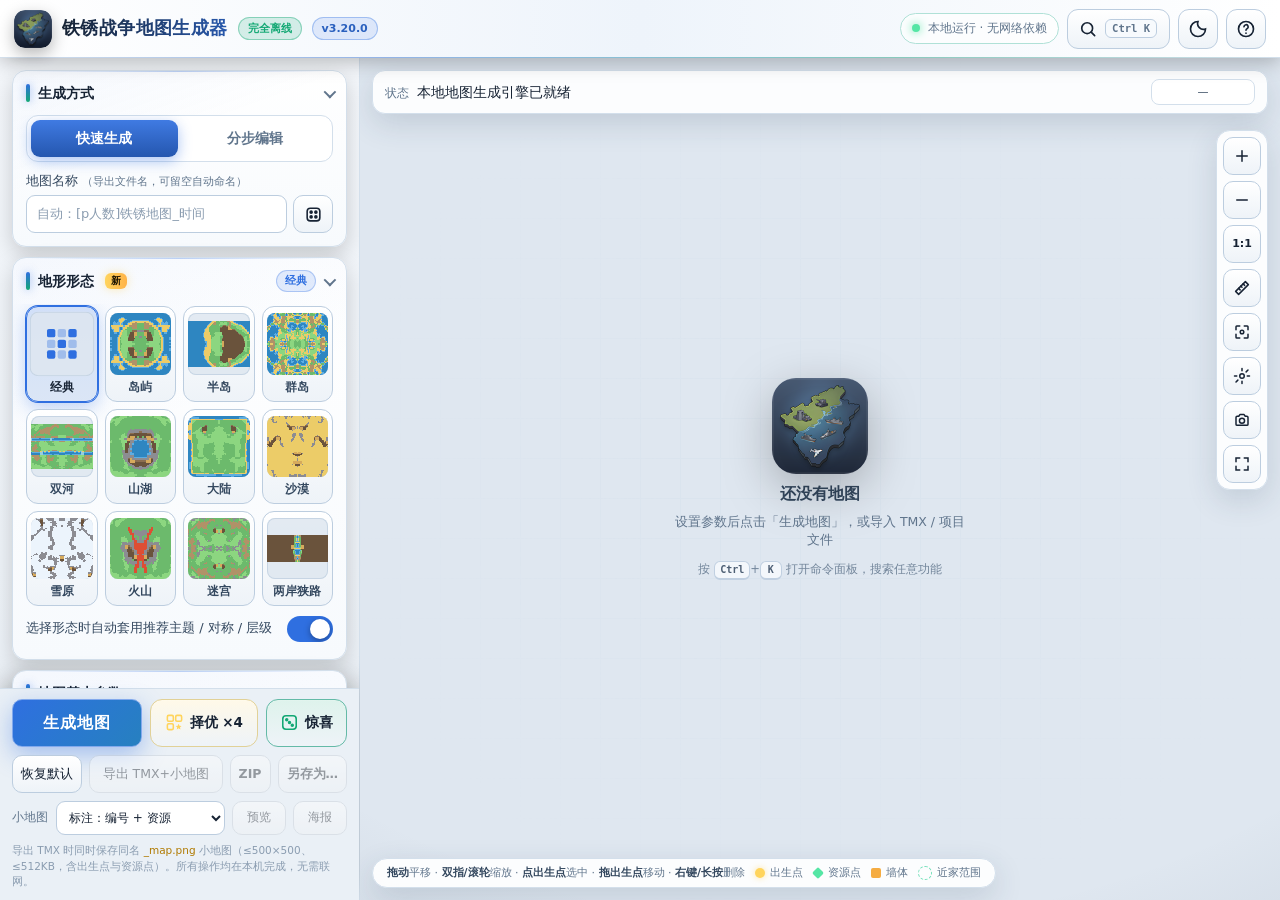
==== commit 97503209: "feat: 更新至 TMX Map Forge 3.20.0（Android versionCode 30 / PC 3.20.0） - 源码整体更新为 3.20.0 工程（app/ + deskto" ====
--- a/app/src/main/assets/index.html
+++ b/app/src/main/assets/index.html
@@ -95,7 +95,7 @@
       <label><span>高度层级</span><input id="heightLevels" type="number" value="7" min="1" max="32" inputmode="numeric"></label>
       <label><span>海洋层级</span><input id="oceanLevels" type="number" value="3" min="0" max="32" inputmode="numeric"></label>
       <label><span>资源点数量</span><input id="resources" type="number" value="12" min="0" max="500" inputmode="numeric"></label>
-      <label class="span2"><span>出生点数量</span><input id="players" type="number" value="10" min="0" max="50" inputmode="numeric"><small>指挥中心/出生点 · 最大 50 · 3V3=6，25V25=50</small></label>
+      <label class="span2"><span>出生点数量</span><input id="players" type="number" value="10" min="0" max="100" inputmode="numeric"><small>指挥中心/出生点 · 最大 100 · 3V3=6，50V50=100 · 自由混战人数自定</small></label>
       <label class="span2"><span>出生点对称</span><select id="mirror"><option value="none">不对称</option><option value="horizontal">X 轴对称</option><option value="vertical" selected>Y 轴对称</option><option value="diagonal1">主对角线对称</option><option value="diagonal2">副对角线对称</option><option value="both">XY 双轴对称</option></select><small id="mirrorHint">当前模式会自动保持出生点成对分布</small></label>
     </div>
     <div id="densityHint" class="density-hint" hidden role="status" aria-live="polite"></div>
@@ -120,19 +120,19 @@
       <div class="gauge-cell"><svg class="gauge" viewBox="0 0 36 36" aria-hidden="true"><circle class="gauge-bg" cx="18" cy="18" r="15.5"/><circle id="gaugeArc" class="gauge-arc" cx="18" cy="18" r="15.5" pathLength="100"/></svg><b id="fairnessSummary">—</b><small>公平度</small></div>
     </div>
     <div class="field-grid compact-fields">
-      <label><span>模式预设</span><select id="gamePreset"><option value="1v1">1V1</option><option value="2v2">2V2</option><option value="3v3">3V3</option><option value="4v4">4V4</option><option value="5v5" selected>5V5</option><option value="10v10">10V10</option><option value="20v20">20V20</option><option value="25v25">25V25</option><option value="free">自由配置</option></select></label>
+      <label><span>模式预设</span><select id="gamePreset"><option value="1v1">1V1</option><option value="2v2">2V2</option><option value="3v3">3V3</option><option value="4v4">4V4</option><option value="5v5" selected>5V5</option><option value="10v10">10V10</option><option value="20v20">20V20</option><option value="30v30">30V30</option><option value="40v40">40V40</option><option value="50v50">50V50</option><option value="ffa">自由混战（FFA）</option><option value="free">自由配置</option></select></label>
       <label><span>设为玩家 1（交换槽位）</span><select id="humanSlot" aria-label="选择作为玩家 1 起始槽位的出生点"></select></label>
       <label><span>对称强度</span><select id="symmetryStrength"><option value="strict">严格</option><option value="balanced" selected>平衡</option><option value="soft">柔性（不镜像）</option></select></label>
       <label><span>槽位顺序</span><select id="slotOrder"><option value="alternate" selected>A/B 交替（奇偶分队）</option><option value="grouped">A 队在前</option><option value="engine">保持原顺序</option></select></label>
     </div>
     <div class="toolrow v3-tools">
-      <button id="spawnAuto" class="primary-soft">智能重新布置</button><button id="smartToggle" class="active">自动优化：开</button><button id="spawnReorder">按队伍排槽位</button>
+      <button id="spawnAuto" class="primary-soft">智能重新布置</button><button id="spawnTune" class="tune-btn" title="在当前布局附近微调出生点、提高公平度；对称与近家资源保持不变（O）"><svg viewBox="0 0 24 24" fill="none" stroke="currentColor" stroke-width="2" stroke-linecap="round" stroke-linejoin="round" aria-hidden="true"><path d="M4 21v-7M4 10V3M12 21v-9M12 8V3M20 21v-5M20 12V3M1 14h6M9 8h6M17 16h6"/></svg>一键微调</button><button id="smartToggle" class="active">自动优化：开</button><button id="spawnReorder">按队伍排槽位</button>
       <button id="spawnAnalyze">公平度分析</button><button id="slotTable">槽位映射表</button><button id="mapDoctor" class="doctor-btn" title="检查出生点连通性、领地与资源平衡（D）">地图体检</button><button id="spawnUndo">撤销</button><button id="spawnRedo">重做</button>
       <button id="nearResFill" title="按当前出生点，为每个出生点周边补足近家资源点；导入的地图不会自动触发，需要在这里手动执行一次">补齐近家资源</button>
     </div>
     <div id="slotBadge" class="slot-badge" hidden aria-live="polite"></div>
     <div class="layer-row" role="group" aria-label="图层">
-      <button id="layerTerrain" class="chip active" role="switch" aria-checked="true">地形</button><button id="layerSpawns" class="chip active" role="switch" aria-checked="true">出生点</button><button id="layerResources" class="chip active" role="switch" aria-checked="true">资源</button><button id="layerWalls" class="chip active" role="switch" aria-checked="true">墙体</button><button id="layerGrid" class="chip" role="switch" aria-checked="false">网格</button><button id="layerTerritory" class="chip chip-terr" role="switch" aria-checked="false" title="按行走距离显示双方领地（T）">领地</button><button id="layerRoutes" class="chip chip-route" role="switch" aria-checked="false" title="每位玩家到最近敌人的最短行走路线（L）">路线</button><button id="layerNearRes" class="chip chip-near active" role="switch" aria-checked="true" title="选中出生点时显示 10–20 格近家资源范围圈（N）">近家圈</button>
+      <button id="layerTerrain" class="chip active" role="switch" aria-checked="true">地形</button><button id="layerSpawns" class="chip active" role="switch" aria-checked="true">出生点</button><button id="layerResources" class="chip active" role="switch" aria-checked="true">资源</button><button id="layerWalls" class="chip active" role="switch" aria-checked="true">墙体</button><button id="layerGrid" class="chip" role="switch" aria-checked="false">网格</button><button id="layerTerritory" class="chip chip-terr" role="switch" aria-checked="false" title="按行走距离显示双方领地（T）">领地</button><button id="layerRoutes" class="chip chip-route" role="switch" aria-checked="false" title="每位玩家到最近敌人的最短行走路线（L）">路线</button><button id="layerNearRes" class="chip chip-near active" role="switch" aria-checked="true" title="选中出生点时显示 10–20 格近家资源范围圈（N）">近家圈</button><button id="layerSymmetry" class="chip chip-sym" role="switch" aria-checked="false" title="检查地形 / 出生点 / 资源是否与镜像位置一致（Y）">对称</button><button id="layerSpots" class="chip chip-spots" role="switch" aria-checked="false" title="落点热力：哪里放下一个出生点最宽敞（K）">落点</button>
     </div>
     <div id="spawnList" class="spawn-list"></div>
     <div id="fairnessReport" class="analysis-report">生成地图后可查看：出生点间距、边缘距离、资源距离、两队平衡度。</div>
@@ -266,6 +266,7 @@
     <button id="zoomReset" title="1:1 像素 (0)" aria-label="一比一"><span class="txt">1:1</span></button>
     <button id="measureBtn" title="测距 (U)：量直线与步行距离" aria-label="测距" aria-pressed="false"><svg viewBox="0 0 24 24" fill="none" stroke="currentColor" stroke-width="2" stroke-linecap="round" stroke-linejoin="round"><path d="M3.5 16.5 16.5 3.5l4 4-13 13z"/><path d="M7.5 12.5l2 2M10.5 9.5l1.5 1.5M13.5 6.5l2 2"/></svg></button>
     <button id="focusBtn" title="专注模式 (Z)：收起侧栏和顶栏，画布铺满" aria-label="专注模式" aria-pressed="false"><svg viewBox="0 0 24 24" fill="none" stroke="currentColor" stroke-width="2" stroke-linecap="round" stroke-linejoin="round" aria-hidden="true"><path d="M9 4H5a1 1 0 0 0-1 1v4M15 4h4a1 1 0 0 1 1 1v4M9 20H5a1 1 0 0 1-1-1v-4M15 20h4a1 1 0 0 0 1-1v-4"/><circle cx="12" cy="12" r="2.4"/></svg></button>
+ <button id="tourBtn" title="出生点巡视 (. / ,)：飞到下一个出生点并显示玩家数据；Shift+点击 = 上一个" aria-label="出生点巡视"><svg viewBox="0 0 24 24" fill="none" stroke="currentColor" stroke-width="2" stroke-linecap="round" stroke-linejoin="round" aria-hidden="true"><circle cx="12" cy="12" r="3"/><path d="M12 2v3M12 19v3M2 12h3M19 12h3"/><path d="M17.5 6.5 20 4M4 20l2.5-2.5"/></svg></button>
     <button id="shotBtn" title="保存当前视图截图（含已开启的图层）" aria-label="保存当前视图截图"><svg viewBox="0 0 24 24" fill="none" stroke="currentColor" stroke-width="2" stroke-linecap="round" stroke-linejoin="round" aria-hidden="true"><path d="M4 8.5A1.5 1.5 0 0 1 5.5 7h2.2l1.5-2.2h5.6L16.3 7h2.2A1.5 1.5 0 0 1 20 8.5v9a1.5 1.5 0 0 1-1.5 1.5h-13A1.5 1.5 0 0 1 4 17.5z"/><circle cx="12" cy="13" r="3.4"/></svg></button>
     <button id="clearView" title="适应画布 (F)" aria-label="适应画布"><svg viewBox="0 0 24 24" fill="none" stroke="currentColor" stroke-width="2" stroke-linecap="round"><path d="M4 9V4h5M20 9V4h-5M4 15v5h5M20 15v5h-5"/></svg></button>
   </div>
@@ -276,7 +277,7 @@
     <span class="legend-item"><i class="legend-dot cc"></i>出生点</span>
     <span class="legend-item"><i class="legend-dot res"></i>资源点</span>
     <span class="legend-item"><i class="legend-dot wall"></i>墙体</span>
-    <span class="legend-item legend-terr"><i class="legend-dot ta"></i>A 领地</span><span class="legend-item legend-terr"><i class="legend-dot tb"></i>B 领地</span><span class="legend-item legend-terr"><i class="legend-dot tx"></i>孤岛</span><span class="legend-item legend-route"><i class="legend-dot rt"></i>接敌路线</span><span class="legend-item legend-near"><i class="legend-dot nr"></i>近家范围</span>
+    <span class="legend-item legend-terr legend-ab"><i class="legend-dot ta"></i>A 领地</span><span class="legend-item legend-terr legend-ab"><i class="legend-dot tb"></i>B 领地</span><span class="legend-item legend-ffa"><i class="legend-dot tf"></i>各玩家领地（每人一色）</span><span class="legend-item legend-terr"><i class="legend-dot tx"></i>孤岛</span><span class="legend-item legend-route"><i class="legend-dot rt"></i>接敌路线</span><span class="legend-item legend-near"><i class="legend-dot nr"></i>近家范围</span><span class="legend-item legend-sym"><i class="legend-dot s3"></i>陆/水不对称</span><span class="legend-item legend-sym"><i class="legend-dot s2"></i>墙体不对称</span><span class="legend-item legend-sym"><i class="legend-dot sx"></i>无镜像点</span><span class="legend-item legend-spots"><i class="legend-dot sp"></i>落点：冷 = 拥挤 · 暖 = 宽敞</span>
   </div>
   <div id="busy" class="busy" hidden role="status" aria-live="assertive">
     <div class="busy-inner">
@@ -294,6 +295,8 @@
     <button id="fabExport" class="fab" title="导出 TMX+小地图" aria-label="导出 TMX 与小地图" disabled><svg viewBox="0 0 24 24" fill="none" stroke="currentColor" stroke-width="2.2" stroke-linecap="round" stroke-linejoin="round"><path d="M12 3v12M7 10l5 5 5-5M5 21h14"/></svg></button>
     <button id="fabGenerate" class="fab fab-main" title="生成地图" aria-label="生成地图"><svg viewBox="0 0 24 24" fill="none" stroke="currentColor" stroke-width="2.2" stroke-linecap="round" stroke-linejoin="round"><path d="M12 3l1.8 4.7L18.5 9.5l-4.7 1.8L12 16l-1.8-4.7L5.5 9.5l4.7-1.8z"/><path d="M19 15l.8 2.2L22 18l-2.2.8L19 21l-.8-2.2L16 18l2.2-.8z"/></svg></button>
   </div>
+  <!-- 3.19.0：出生点巡视的玩家卡片 -->
+  <div id="spawnCard" class="spawn-card" hidden role="status" aria-live="polite"></div>
   <!-- 3.17.0：触屏放大镜 + 专注模式退出胶囊 -->
   <canvas id="loupe" class="loupe" width="124" height="124" aria-hidden="true" hidden></canvas>
   <button id="focusExit" class="focus-pill" type="button" aria-label="退出专注模式"><svg viewBox="0 0 24 24" fill="none" stroke="currentColor" stroke-width="2.2" stroke-linecap="round" stroke-linejoin="round" aria-hidden="true"><path d="M4 9h5V4M20 9h-5V4M4 15h5v5M20 15h-5v5"/></svg>退出专注<kbd>Z</kbd></button>
--- a/app/src/main/assets/style.css
+++ b/app/src/main/assets/style.css
@@ -1592,3 +1592,126 @@
   .recipe-row .rc-done{transition:none}
   .map-panel.shot-flash::after{display:none}
 }
+
+/* =====================================================================
+ * 3.19.0：对称检查图层 / 出生点巡视卡片 / 体检「玩家对比」/ 自由混战（FFA）/ 按钮涟漪
+ * 颜色全部走主题变量或固定的语义色；所有动画都在下方 prefers-reduced-motion 中关闭
+ * ===================================================================== */
+/* 画布右侧按钮增加到 9 个：矮屏（横屏手机）时允许竖向滚动，不再超出画布 */
+.map-controls{max-height:calc(100% - 150px);overflow-y:auto;overscroll-behavior:contain;scrollbar-width:none}
+.map-controls::-webkit-scrollbar{display:none}
+#tourBtn.touring{color:var(--gold)}
+
+/* ① 对称检查 */
+.chip-sym.active{background:linear-gradient(100deg,color-mix(in srgb,#b88cff 75%,#000 25%),color-mix(in srgb,#ff5bd1 72%,#000 28%));border-color:color-mix(in srgb,#fff 35%,transparent);color:#fff}
+.legend-sym{display:none}
+.map-panel.sym-on .legend-sym{display:inline-flex;animation:rise .3s ease both}
+.legend-dot.s3{background:#ff4d5e;border-radius:3px}.legend-dot.s2{background:#ff9f43;border-radius:3px}.legend-dot.s1{background:#ffd65c;border-radius:3px}
+.legend-dot.sx{background:transparent;border:2px dashed #ff5bd1;border-radius:50%}
+
+/* 图层开关切换时的弹跳 */
+.layer-row .chip.toggled{animation:chipToggle .38s var(--ease-spring)}
+@keyframes chipToggle{0%{transform:scale(1)}35%{transform:scale(.9)}70%{transform:scale(1.07)}100%{transform:none}}
+
+/* ② 出生点巡视：玩家卡片（顶栏下方居中，从上方滑入；切换玩家时内容轻微横移） */
+.spawn-card{position:absolute;z-index:7;left:50%;bottom:62px;display:flex;align-items:center;gap:6px;max-width:min(560px,calc(100% - 120px));
+  padding:7px 8px;border-radius:16px;background:var(--glass);border:1px solid color-mix(in srgb,var(--tc,var(--accent)) 55%,var(--line-2));
+  backdrop-filter:blur(14px);-webkit-backdrop-filter:blur(14px);box-shadow:var(--shadow),0 0 0 3px color-mix(in srgb,var(--tc,var(--accent)) 14%,transparent);
+  opacity:0;transform:translate(-50%,14px) scale(.94);transition:opacity .2s ease,transform .34s var(--ease-spring),border-color .3s}
+.spawn-card.show{opacity:1;transform:translate(-50%,0)}
+.spawn-card[hidden]{display:none}
+.spawn-card[data-team="A"]{--tc:#4b8aff}.spawn-card[data-team="B"]{--tc:#ff6b6b}
+.spawn-card.swap .sc-main{animation:scSwap .32s var(--ease-out)}
+@keyframes scSwap{from{opacity:.2;transform:translateX(10px)}to{opacity:1;transform:none}}
+.sc-main{flex:1;min-width:0;display:grid;gap:4px}
+.sc-head{display:flex;align-items:baseline;gap:6px;white-space:nowrap;overflow:hidden}
+.sc-head b{font-size:14px}
+.sc-head small{color:var(--muted);font-size:11px;overflow:hidden;text-overflow:ellipsis}
+.sc-dot{width:10px;height:10px;border-radius:50%;background:var(--tc,var(--accent));box-shadow:0 0 0 3px color-mix(in srgb,var(--tc,var(--accent)) 28%,transparent);align-self:center;animation:scDot 1.6s ease-in-out infinite}
+@keyframes scDot{50%{box-shadow:0 0 0 6px color-mix(in srgb,var(--tc,var(--accent)) 8%,transparent)}}
+.sc-stats{display:flex;gap:6px;flex-wrap:wrap}
+.sc-stat{display:grid;min-width:58px;padding:3px 8px;border-radius:9px;background:color-mix(in srgb,var(--card) 70%,transparent);border:1px solid var(--line)}
+.sc-stat b{font-size:13px;font-variant-numeric:tabular-nums}
+.sc-stat small{font-size:10px;color:var(--muted)}
+.sc-stat.flag{border-color:color-mix(in srgb,var(--warn) 60%,var(--line));background:color-mix(in srgb,var(--warn) 12%,var(--card))}
+.sc-stat.flag b{color:var(--warn)}
+.sc-nav,.sc-close{flex:none;width:32px;height:32px;min-height:32px;padding:0;display:grid;place-items:center;border-radius:10px}
+.sc-nav svg{width:16px;height:16px}
+.sc-close{width:26px;height:26px;min-height:26px;font-size:12px;color:var(--muted);background:transparent;border-color:transparent;align-self:flex-start}
+@media(max-width:650px){
+  /* 手机：卡片贴左、给右下角悬浮按钮留出位置；四项数据排成一行 */
+  .spawn-card{left:10px;right:68px;bottom:46px;max-width:none;padding:6px;gap:4px;transform:translateY(14px) scale(.94)}
+  .spawn-card.show{transform:none}
+  .sc-main{flex:1}
+  .sc-stats{display:grid;grid-template-columns:repeat(4,minmax(0,1fr));gap:4px}
+  .sc-stat{min-width:0;padding:2px 4px;text-align:center}.sc-stat b{font-size:12px}.sc-stat small{font-size:9.5px;white-space:nowrap;overflow:hidden;text-overflow:ellipsis}
+  .sc-head small{display:none}
+  .sc-nav{width:28px;height:28px;min-height:28px}
+  .map-panel.touring .minimap-wrap{opacity:0;pointer-events:none;transition:opacity .2s}
+}
+/* 卡片放在画布底部中央（顶部是提示条的位置，放在顶部会被提示遮住）；从下方滑入 */
+
+/* ③ 体检「玩家对比」 */
+.doc-players{margin:10px 0;border:1px solid var(--line);border-radius:12px;background:color-mix(in srgb,var(--card-2) 80%,transparent);overflow:hidden}
+.doc-players>summary{cursor:pointer;display:flex;flex-wrap:wrap;align-items:baseline;gap:8px;padding:9px 12px;list-style:none}
+.doc-players>summary::-webkit-details-marker{display:none}
+.doc-players>summary::before{content:"▸";color:var(--muted);transition:transform .2s var(--ease-out)}
+.doc-players[open]>summary::before{transform:rotate(90deg)}
+.doc-players>summary small{color:var(--muted);font-size:11px}
+.doc-players>summary em{color:var(--warn);font-style:normal;font-weight:700}
+.pt{max-height:300px;overflow:auto;padding:0 8px 8px}
+.ph,.pr{display:grid;grid-template-columns:44px repeat(4,minmax(0,1fr));gap:6px;align-items:center}
+.ph{position:sticky;top:0;z-index:1;padding:4px 4px;font-size:10.5px;color:var(--muted);background:var(--card-2)}
+.pr{width:100%;min-height:30px;padding:3px 4px;border-radius:8px;border:1px solid transparent;background:transparent;text-align:left;font:inherit;color:inherit;
+  animation:rise .38s var(--d,0ms) var(--ease-out) both}
+@media (hover:hover){.pr:hover{background:var(--btn-hover);border-color:var(--line)}}
+.pn{display:flex;align-items:center;gap:4px}
+.pn b{width:22px;height:22px;border-radius:50%;display:grid;place-items:center;font-size:10.5px;color:#0b1220;background:var(--tc,#ffd45c)}
+.pr.team-A .pn b{background:#7fb0ff}.pr.team-B .pn b{background:#ff9a9a}
+.pn small{font-size:9.5px;color:var(--muted)}
+.pc{position:relative;height:20px;border-radius:6px;background:color-mix(in srgb,var(--line) 60%,transparent);overflow:hidden}
+.pc i{position:absolute;inset:0 auto 0 0;width:var(--w);border-radius:6px;background:linear-gradient(90deg,color-mix(in srgb,var(--accent) 55%,transparent),color-mix(in srgb,var(--accent-2) 55%,transparent));
+  transform-origin:left;animation:pcGrow .6s calc(var(--d,0ms) + 120ms) var(--ease-out) both}
+.pc.flag i{background:linear-gradient(90deg,color-mix(in srgb,var(--warn) 70%,transparent),color-mix(in srgb,var(--danger) 55%,transparent))}
+.pc em{position:relative;display:block;padding:0 6px;font-style:normal;font-size:10.5px;line-height:20px;font-variant-numeric:tabular-nums;white-space:nowrap}
+.pc.flag em{font-weight:800}
+@keyframes pcGrow{from{transform:scaleX(0)}to{transform:none}}
+.doc-rush-bars i[style*="--tc"]{background:var(--tc)}
+
+/* ④ 自由混战（FFA）：每人一色；队伍下拉框与「槽位顺序」不适用 */
+body.ffa .spawn-team{display:none}
+body.ffa .spawn-badge{border-color:var(--tc,var(--line-2));box-shadow:0 0 0 2px color-mix(in srgb,var(--tc,transparent) 45%,transparent)}
+label.dim{opacity:.5}
+/* FFA 下领地图层是每人一色：隐藏 A / B 图例，显示「各玩家领地」 */
+.legend-ffa{display:none}
+body.ffa .map-panel.terr-on .legend-ffa{display:inline-flex;animation:rise .3s ease both}
+body.ffa .map-panel.terr-on .legend-terr.legend-ab{display:none}
+.legend-dot.tf{background:conic-gradient(#ff6b6b,#ffd45c,#55e6a5,#4b8aff,#b88cff,#ff6b6b);border-radius:3px}
+label.dim select{pointer-events:none}
+
+/* ⑤ 按钮涟漪（独立裁剪层，不改变按钮自身的 overflow） */
+.ripple-box{position:absolute;inset:0;border-radius:inherit;overflow:hidden;pointer-events:none;z-index:0}
+.ripple-box i{position:absolute;border-radius:50%;background:currentColor;opacity:.22;transform:scale(0);animation:ripple .6s var(--ease-out) forwards}
+@keyframes ripple{to{transform:scale(1);opacity:0}}
+
+@media (prefers-reduced-motion: reduce){
+  .layer-row .chip.toggled,.spawn-card.swap .sc-main,.sc-dot,.pr,.pc i,.map-panel.sym-on .legend-sym{animation:none!important}
+  .spawn-card,.doc-players>summary::before{transition:none}
+  .ripple-box{display:none}
+}
+
+/* =====================================================================
+ * 3.20.0：公平度一键微调 / 落点热力 / 对称修复
+ * ===================================================================== */
+.chip-spots.active{background:linear-gradient(100deg,#2f7cf0,#55e6a5 55%,#ffb347);border-color:color-mix(in srgb,#fff 35%,transparent);color:#0b1220}
+.legend-spots{display:none}
+.map-panel.spots-on .legend-spots{display:inline-flex;animation:rise .3s ease both}
+.legend-dot.sp{width:26px;border-radius:3px;background:linear-gradient(90deg,#2f6eff,#55e6a5,#ffb347)}
+.tune-btn{display:inline-flex;align-items:center;gap:6px}
+.tune-btn svg{width:15px;height:15px;transition:transform .35s var(--ease-spring)}
+@media (hover:hover){.tune-btn:hover svg{transform:rotate(90deg)}}
+.tune-btn:active svg{transform:rotate(180deg) scale(.9)}
+/* 公平度仪表在分数变化时弹一下 */
+.gauge.gauge-pop{animation:gaugePop .6s var(--ease-spring)}
+@keyframes gaugePop{0%{transform:scale(1)}30%{transform:scale(1.18) rotate(-6deg)}60%{transform:scale(.96)}100%{transform:none}}
+@media (prefers-reduced-motion: reduce){.gauge.gauge-pop,.map-panel.spots-on .legend-spots{animation:none!important}.tune-btn svg{transition:none}}
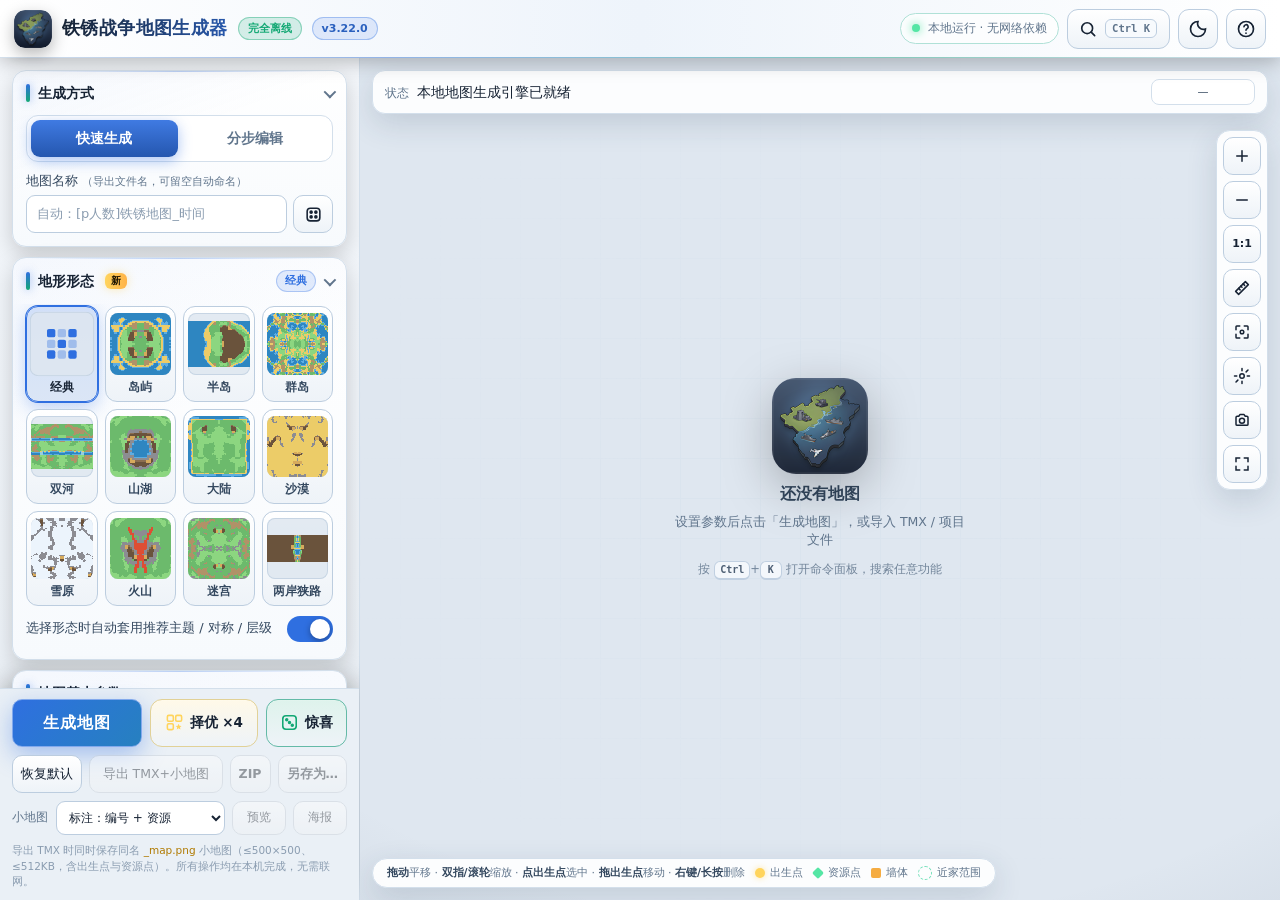
==== commit 28e21b19: "fix: 陆地占比对所有形态模板真正生效（3.22.0，versionCode 32） - 海平面改为按目标水面比例取高度分位数校准，替代 continent/desert/snowland/默认分支" ====
--- a/app/src/main/assets/index.html
+++ b/app/src/main/assets/index.html
@@ -75,7 +75,7 @@
     </div>
     <div id="shapeFields" hidden>
       <div class="field-grid compact-fields">
-        <label class="shape-range"><span>陆地比例 <b id="shapeLandText">50%</b></span><input id="shapeLand" type="range" min="30" max="70" step="5" value="50"></label>
+        <label class="shape-range"><span>陆地比例 <b id="shapeLandText">50%</b></span><input id="shapeLand" type="range" min="10" max="90" step="5" value="50"></label>
         <label><span>山地</span><select id="shapeRough"><option value="0.8">少</option><option value="0.3" selected>标准</option><option value="0">多</option></select></label>
         <label class="span2"><span>形态种子</span><span class="seed-row"><input id="shapeSeed" type="number" inputmode="numeric" placeholder="留空 = 每次生成后自动换新"><button id="shapeDice" type="button" class="dice-btn" title="换一个种子" aria-label="换一个种子"><svg viewBox="0 0 24 24" fill="none" stroke="currentColor" stroke-width="2" stroke-linejoin="round" aria-hidden="true"><rect x="3.5" y="3.5" width="17" height="17" rx="4"/><circle cx="8.5" cy="8.5" r="1.3" fill="currentColor"/><circle cx="15.5" cy="15.5" r="1.3" fill="currentColor"/><circle cx="12" cy="12" r="1.3" fill="currentColor"/></svg></button></span><small id="shapeSeedHint"></small></label>
       </div>
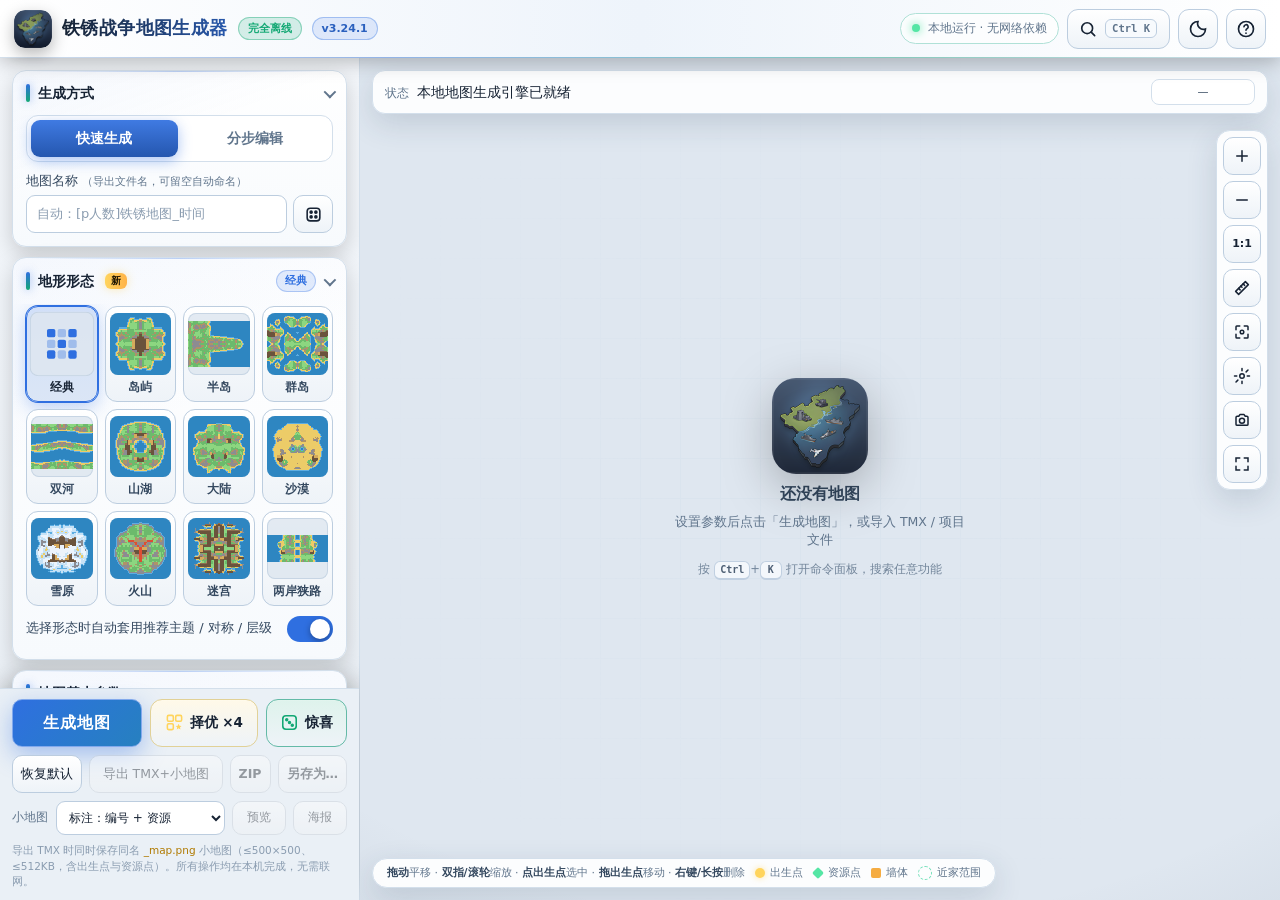
==== commit b78f8d24: "feat: 3.24.1 全量审查修复（大数种子 / 配方码格式版本 / 镜像水道宽度 / 小地图比例 / NaN 兜底 / 山地强度生效 / open_path 纵深防御）与模板层优化" ====
--- a/app/src/main/assets/index.html
+++ b/app/src/main/assets/index.html
@@ -75,7 +75,7 @@
     </div>
     <div id="shapeFields" hidden>
       <div class="field-grid compact-fields">
-        <label class="shape-range"><span>陆地比例 <b id="shapeLandText">50%</b></span><input id="shapeLand" type="range" min="10" max="90" step="5" value="50"></label>
+        <label class="shape-range" title="只改变陆地的多少：模板的骨架（河道 / 湖泊 / 环形山 / 迷宫墙等）、山脉位置与地表纹理保持不变"><span>陆地比例 <b id="shapeLandText">50%</b></span><input id="shapeLand" type="range" min="10" max="90" step="5" value="50"></label>
         <label><span>山地</span><select id="shapeRough"><option value="0.8">少</option><option value="0.3" selected>标准</option><option value="0">多</option></select></label>
         <label class="span2"><span>形态种子</span><span class="seed-row"><input id="shapeSeed" type="number" inputmode="numeric" placeholder="留空 = 每次生成后自动换新"><button id="shapeDice" type="button" class="dice-btn" title="换一个种子" aria-label="换一个种子"><svg viewBox="0 0 24 24" fill="none" stroke="currentColor" stroke-width="2" stroke-linejoin="round" aria-hidden="true"><rect x="3.5" y="3.5" width="17" height="17" rx="4"/><circle cx="8.5" cy="8.5" r="1.3" fill="currentColor"/><circle cx="15.5" cy="15.5" r="1.3" fill="currentColor"/><circle cx="12" cy="12" r="1.3" fill="currentColor"/></svg></button></span><small id="shapeSeedHint"></small></label>
       </div>
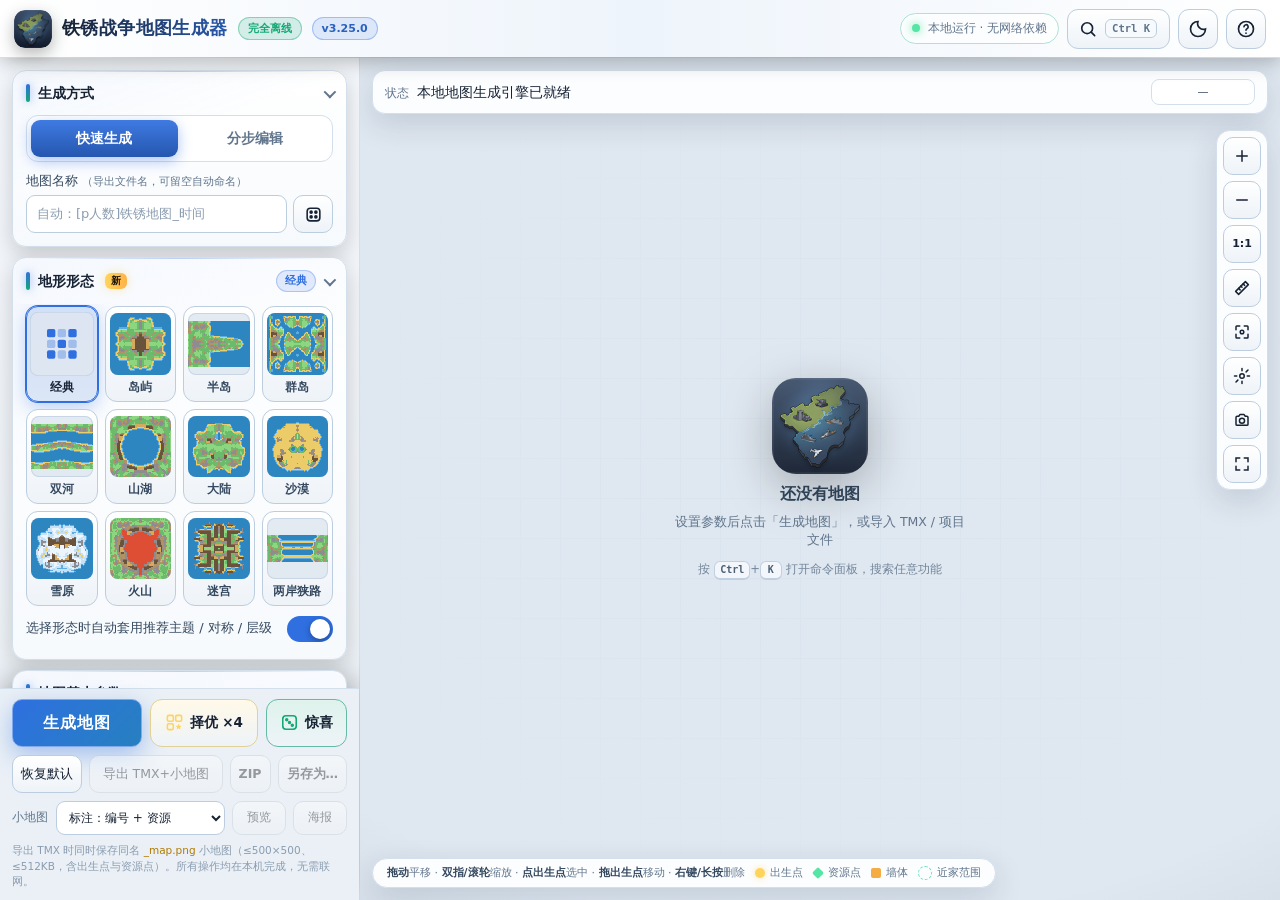
==== commit 5360fadb: "feat(3.25.0): 陆地比例按模板参照物调节 —— 山湖随中央湖、火山随岩浆、两岸随中央水道、群岛随海峡与外海、沙漠/大陆随内陆湖缩放；重做山湖/火山/两岸形态，环形山与火山锥贴岸放置" ====
--- a/app/src/main/assets/index.html
+++ b/app/src/main/assets/index.html
@@ -75,7 +75,7 @@
     </div>
     <div id="shapeFields" hidden>
       <div class="field-grid compact-fields">
-        <label class="shape-range" title="只改变陆地的多少：模板的骨架（河道 / 湖泊 / 环形山 / 迷宫墙等）、山脉位置与地表纹理保持不变"><span>陆地比例 <b id="shapeLandText">50%</b></span><input id="shapeLand" type="range" min="10" max="90" step="5" value="50"></label>
+        <label class="shape-range" title="只改变陆地的多少：陆地与模板的参照水体（外海 / 中央湖 / 火山 / 中央水道 / 河道等）此消彼长，山脉位置与地表纹理保持不变"><span>陆地比例 <b id="shapeLandText">50%</b> <small id="shapeLandRef" class="shape-land-ref"></small></span><input id="shapeLand" type="range" min="10" max="90" step="5" value="50"></label>
         <label><span>山地</span><select id="shapeRough"><option value="0.8">少</option><option value="0.3" selected>标准</option><option value="0">多</option></select></label>
         <label class="span2"><span>形态种子</span><span class="seed-row"><input id="shapeSeed" type="number" inputmode="numeric" placeholder="留空 = 每次生成后自动换新"><button id="shapeDice" type="button" class="dice-btn" title="换一个种子" aria-label="换一个种子"><svg viewBox="0 0 24 24" fill="none" stroke="currentColor" stroke-width="2" stroke-linejoin="round" aria-hidden="true"><rect x="3.5" y="3.5" width="17" height="17" rx="4"/><circle cx="8.5" cy="8.5" r="1.3" fill="currentColor"/><circle cx="15.5" cy="15.5" r="1.3" fill="currentColor"/><circle cx="12" cy="12" r="1.3" fill="currentColor"/></svg></button></span><small id="shapeSeedHint"></small></label>
       </div>
--- a/app/src/main/assets/style.css
+++ b/app/src/main/assets/style.css
@@ -786,6 +786,7 @@
 .shape-stats span{display:grid;justify-items:center;min-width:46px;padding:4px 6px;border-radius:8px;font-size:10.5px;color:var(--muted);background:color-mix(in srgb,var(--accent) 7%,transparent);border:1px solid var(--line);animation:tileIn .3s ease both}
 .shape-stats b{font-size:13.5px;color:var(--text);font-variant-numeric:tabular-nums}
 .shape-rec{color:var(--faint)!important}
+.shape-land-ref{color:var(--faint);font-weight:400;font-size:.86em;margin-left:.3em}
 .shape-range input{padding:0;min-height:30px}
 .shape-range b{color:var(--accent);font-variant-numeric:tabular-nums}
 .seed-row{display:grid;grid-template-columns:1fr auto;gap:6px}
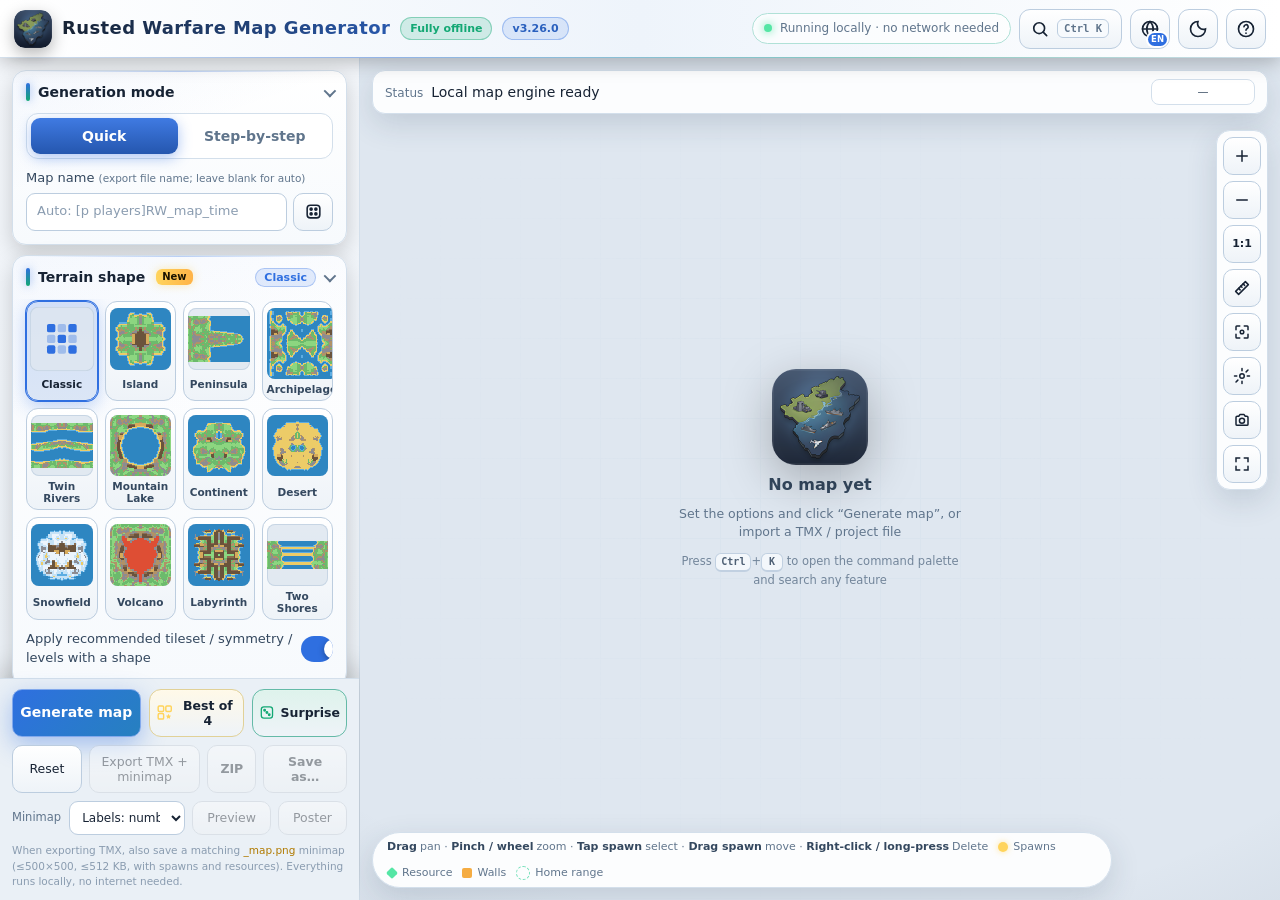
==== commit 9d782735: "feat(3.26.0): 第二十轮全局审查 —— 导入名沿用 / 出生点上限文案 / 配方码 legacy 标记修复；新增新旧对比、形态种子画廊、主题圆形揭示；新增 6 套主题与 9 种界面语言" ====
--- a/app/src/main/assets/index.html
+++ b/app/src/main/assets/index.html
@@ -79,7 +79,7 @@
         <label><span>山地</span><select id="shapeRough"><option value="0.8">少</option><option value="0.3" selected>标准</option><option value="0">多</option></select></label>
         <label class="span2"><span>形态种子</span><span class="seed-row"><input id="shapeSeed" type="number" inputmode="numeric" placeholder="留空 = 每次生成后自动换新"><button id="shapeDice" type="button" class="dice-btn" title="换一个种子" aria-label="换一个种子"><svg viewBox="0 0 24 24" fill="none" stroke="currentColor" stroke-width="2" stroke-linejoin="round" aria-hidden="true"><rect x="3.5" y="3.5" width="17" height="17" rx="4"/><circle cx="8.5" cy="8.5" r="1.3" fill="currentColor"/><circle cx="15.5" cy="15.5" r="1.3" fill="currentColor"/><circle cx="12" cy="12" r="1.3" fill="currentColor"/></svg></button></span><small id="shapeSeedHint"></small></label>
       </div>
-      <div class="toolrow"><button id="shapeRecSize" type="button">使用推荐尺寸</button></div>
+      <div class="toolrow shape-tools"><button id="shapeRecSize" type="button">使用推荐尺寸</button><button id="shapeGallery" type="button" class="gallery-btn" title="一次预览 6 个种子的轮廓，挑一个固定或直接生成（G）"><svg viewBox="0 0 24 24" fill="none" stroke="currentColor" stroke-width="2" stroke-linecap="round" stroke-linejoin="round" aria-hidden="true"><rect x="3.5" y="3.5" width="7" height="7" rx="1.6"/><rect x="13.5" y="3.5" width="7" height="7" rx="1.6"/><rect x="3.5" y="13.5" width="7" height="7" rx="1.6"/><rect x="13.5" y="13.5" width="7" height="7" rx="1.6"/></svg>种子画廊</button></div>
     </div>
     <label class="switch-row"><span>选择形态时自动套用推荐主题 / 对称 / 层级</span><button id="shapeAuto" class="switch on" role="switch" aria-checked="true" type="button"><i></i></button></label>
     </div></div>
@@ -212,7 +212,7 @@
     <div class="toolrow quad"><button id="tmxImport">导入 TMX/项目</button><button id="undoGlobal">全局撤销</button><button id="redoGlobal">全局重做</button><button id="autoSaveToggle" class="active">自动保存：开</button></div>
     <input id="tmxFile" type="file" accept=".tmx,.xml,.json,application/json,text/xml" hidden>
     <label class="switch-row"><span>生成过程动画</span><button id="animToggle" class="switch on" role="switch" aria-checked="true"><i></i></button></label>
-    <div class="toolrow prev-row"><button id="projectPrev" type="button" disabled title="重新生成前会自动备份；再点一次可换回">上一张地图 ⇄</button></div>
+    <div class="toolrow prev-row"><button id="projectPrev" type="button" disabled title="重新生成前会自动备份；再点一次可换回">上一张地图 ⇄</button><button id="cmpBtn" type="button" class="cmp-btn" disabled title="新旧对比：拖动分界线对照上一张与当前地图（X）"><svg viewBox="0 0 24 24" fill="none" stroke="currentColor" stroke-width="2" stroke-linecap="round" stroke-linejoin="round" aria-hidden="true"><rect x="3.5" y="4.5" width="17" height="15" rx="2.5"/><path d="M12 2.5v19"/><path d="M8.5 10l-2 2 2 2M15.5 10l2 2-2 2"/></svg>对比</button></div>
     <div class="toolrow hist-btns"><button id="histSave" type="button" title="把当前地图（含 TMX 与缩略图）保存为一个历史快照">保存快照</button><button id="histOpen" type="button" title="查看 / 恢复 / 删除历史快照">历史版本</button></div>
     <div class="export-loc" id="exportLocRow" hidden>
       <div class="export-loc-head"><span>导出位置</span><small id="exportLocTag">默认</small></div>
@@ -325,6 +325,7 @@
 <script src="desktop-bridge.js"></script>
 <!-- 3.8.0：地形形态算法（主线程只用到模板列表与配色；计算在 shape-worker.js 中进行） -->
 <script src="terrain-shapes.js"></script>
+<script src="i18n.js"></script><!-- 3.26.0：界面多语言（简 / 繁 / EN / FR / DE / 日 / 한 / RU / ES） -->
 <script type="module" src="app.js"></script>
 </body>
 </html>
--- a/app/src/main/assets/style.css
+++ b/app/src/main/assets/style.css
@@ -189,7 +189,7 @@
 .v3-tools{margin-top:8px}
 .spawn-list{display:grid;gap:6px;margin-top:10px;max-height:260px;overflow:auto;padding:2px 2px 2px 0;scrollbar-width:thin;scrollbar-color:var(--line-2) transparent}
 .spawn-list::-webkit-scrollbar{width:6px}.spawn-list::-webkit-scrollbar-thumb{background:var(--line-2);border-radius:6px}
-.spawn-list:empty::before{content:'生成地图后，这里会显示全部出生点；最多支持 50 个';display:block;padding:18px 10px;text-align:center;color:var(--faint);border:1px dashed var(--line-2);border-radius:10px;font-size:12px}
+.spawn-list:empty::before{content:'生成地图后，这里会显示全部出生点；最多支持 100 个';display:block;padding:18px 10px;text-align:center;color:var(--faint);border:1px dashed var(--line-2);border-radius:10px;font-size:12px}
 .spawn-row{display:grid;grid-template-columns:30px 1fr 84px 28px;align-items:center;gap:7px;padding:6px 7px;border:1px solid var(--line);border-radius:10px;background:var(--card-2);cursor:pointer;transition:border-color .18s,background .18s,transform .18s;animation:rowIn .3s ease both;animation-delay:var(--d,0ms)}
 @keyframes rowIn{from{opacity:0;transform:translateX(-8px)}to{opacity:1;transform:none}}
 .spawn-row:hover{border-color:var(--line-2);transform:translateX(2px)}
@@ -1716,3 +1716,269 @@
 .gauge.gauge-pop{animation:gaugePop .6s var(--ease-spring)}
 @keyframes gaugePop{0%{transform:scale(1)}30%{transform:scale(1.18) rotate(-6deg)}60%{transform:scale(.96)}100%{transform:none}}
 @media (prefers-reduced-motion: reduce){.gauge.gauge-pop,.map-panel.spots-on .legend-spots{animation:none!important}.tune-btn svg{transition:none}}
+
+/* =====================================================================
+ * 3.26.0：新增 3 套静态主题（砂岩 / 石墨 / 战地）与 3 套动态主题（雷暴 / 萤林 / 晴空）
+ * 配色约束：
+ *  · 每套主题的强调色与已有主题明显区分：砂岩 = 陶土橙、石墨 = 琥珀、战地 = 军绿、雷暴 = 电光靛 + 闪电黄、萤林 = 萤光黄绿、晴空 = 天蓝 + 日光橙；
+ *  · 强调色偏亮的主题（石墨 / 战地 / 雷暴 / 萤林）把主按钮与激活态文字改为深色 --accent-ink，对比度 ≥ 4.5；
+ *  · 动态图层沿用 3.16.0 的约束：只动 transform / opacity，不用 filter:blur，Android WebView 上由合成器完成；
+ *  · 雷暴的闪电：每 9 秒一次柔和双闪（峰值不透明度 0.55，远低于光敏警告阈值，且每秒不超过 3 次），
+ *    「减少动态效果」或关闭「动态背景」时闪电层强制不可见，绝不会停在一帧亮屏上。
+ * ===================================================================== */
+body[data-theme="sand"] {
+  --bg: #f5efe4; --bg-grad: radial-gradient(1100px 640px at 78% -12%, #fffaf1 0%, #f5efe4 60%, #ece2d0 100%);
+  --panel: #f8f3ea; --panel-2: #f0e8da; --card: #fffcf6; --card-2: #faf5ec;
+  --line: #e5d9c4; --line-2: #d6c6aa; --text: #2e2418; --text-2: #4f4232; --muted: #7e6d57; --faint: #a8977e;
+  --input: #fffdf8; --btn: #fffcf6; --btn-2: #f3ebdd; --btn-hover: #efe3cf;
+  --accent: #b5572a; --accent-2: #5b8a3a; --gold: #a87400; --glass: rgba(255, 251, 244, .9); --shadow: 0 10px 30px rgba(90,60,20,.14); --canvas-bg: #e9dfcd;
+  --topbar: linear-gradient(90deg, #fffaf2, #f6eee0, #fffaf2);
+  color-scheme: light;
+}
+body[data-theme="sand"] .map-panel::before{background:radial-gradient(120% 90% at 50% 45%,transparent 64%,rgba(110,70,30,.13) 100%)}
+body[data-theme="graphite"] {
+  --bg: #111214; --bg-grad: radial-gradient(1100px 640px at 78% -12%, #202226 0%, #111214 55%, #0b0c0d 100%);
+  --panel: #16171a; --panel-2: #1b1c20; --card: #1e2024; --card-2: #18191c;
+  --line: #2c2f35; --line-2: #3a3e46; --text: #eceef1; --text-2: #c3c7ce; --muted: #8b919b; --faint: #5f6570;
+  --input: #0f1012; --btn: #23252a; --btn-2: #1d1f23; --btn-hover: #2d3036;
+  --accent: #f0a43a; --accent-2: #4fc3f7; --accent-ink: #2a1700; --glass: rgba(20, 21, 24, .88); --canvas-bg: #0a0b0c;
+  --topbar: linear-gradient(90deg, #141518, #1c1e22 55%, #141518);
+  color-scheme: dark;
+}
+body[data-theme="field"] {
+  --bg: #0e120b; --bg-grad: radial-gradient(1100px 640px at 78% -12%, #1f2a16 0%, #0e120b 55%, #090c07 100%);
+  --panel: #12170e; --panel-2: #171d12; --card: #1b2215; --card-2: #151b10;
+  --line: #2c3622; --line-2: #3c4a2e; --text: #eef2e4; --text-2: #c9d1b6; --muted: #93a07c; --faint: #66724f;
+  --input: #0c1009; --btn: #202a18; --btn-2: #1a2214; --btn-hover: #2a3720;
+  --accent: #9ccc65; --accent-2: #d9bf6a; --accent-ink: #142006; --gold: #e8c95c; --glass: rgba(18, 23, 14, .88); --canvas-bg: #080b06;
+  --topbar: linear-gradient(90deg, #12170e, #1b2414 55%, #12170e);
+  color-scheme: dark;
+}
+body[data-theme="storm"] {
+  --bg: #0b0f17; --bg-grad: radial-gradient(1100px 640px at 78% -12%, #1c2538 0%, #0b0f17 55%, #070a10 100%);
+  --panel: #0f141e; --panel-2: #131a26; --card: #17202e; --card-2: #111823;
+  --line: #26324a; --line-2: #34445f; --text: #e9eef8; --text-2: #bcc6d8; --muted: #8090ab; --faint: #56637c;
+  --input: #0a0e15; --btn: #1a2333; --btn-2: #151d2b; --btn-hover: #222e43;
+  --accent: #8c9eff; --accent-2: #ffe066; --accent-ink: #0b1030; --glass: rgba(13, 18, 28, .88); --canvas-bg: #070a10;
+  --topbar: linear-gradient(90deg, #0d121c, #161e2d 55%, #0d121c);
+  --fx-bar: linear-gradient(100deg, transparent 0%, rgba(140,158,255,.16) 20%, rgba(255,224,102,.10) 30%, transparent 48%, rgba(170,190,255,.12) 72%, transparent 100%);
+  color-scheme: dark;
+}
+body[data-theme="firefly"] {
+  --bg: #07110d; --bg-grad: radial-gradient(1100px 640px at 78% -12%, #11301f 0%, #07110d 55%, #050c09 100%);
+  --panel: #0a1712; --panel-2: #0d1d16; --card: #10231a; --card-2: #0c1b14;
+  --line: #1c3a2c; --line-2: #285040; --text: #e8f6ee; --text-2: #b5d6c4; --muted: #76a08a; --faint: #4d7562;
+  --input: #06100c; --btn: #10271d; --btn-2: #0c2018; --btn-hover: #153526;
+  --accent: #c5e86c; --accent-2: #5ad19a; --accent-ink: #13240a; --gold: #f2dc6b; --glass: rgba(8, 22, 16, .88); --canvas-bg: #040c08;
+  --topbar: linear-gradient(90deg, #0a1712, #0f2419 55%, #0a1712);
+  --fx-bar: linear-gradient(100deg, transparent 0%, rgba(197,232,108,.15) 22%, rgba(90,209,154,.10) 34%, transparent 52%, rgba(220,255,150,.10) 74%, transparent 100%);
+  color-scheme: dark;
+}
+body[data-theme="sky"] {
+  --bg: #eef6fd; --bg-grad: radial-gradient(1100px 640px at 78% -12%, #ffffff 0%, #eef6fd 60%, #e1edf9 100%);
+  --panel: #f3f8fd; --panel-2: #e8f1fa; --card: #ffffff; --card-2: #f6fafe;
+  --line: #d2e3f2; --line-2: #b9d1e8; --text: #14283d; --text-2: #2f4a64; --muted: #5b7690; --faint: #8aa2b8;
+  --input: #ffffff; --btn: #ffffff; --btn-2: #ecf4fb; --btn-hover: #e1edf8;
+  --accent: #0e83c4; --accent-2: #f08c1c; --gold: #b97700; --glass: rgba(255, 255, 255, .9); --shadow: 0 10px 30px rgba(30,80,130,.15); --canvas-bg: #d8e9f8;
+  --topbar: linear-gradient(90deg, #ffffff, #eaf5fe, #ffffff);
+  --fx-bar: linear-gradient(100deg, transparent 0%, rgba(14,131,196,.10) 20%, rgba(255,190,90,.14) 34%, transparent 52%, rgba(120,190,240,.12) 72%, transparent 100%);
+  color-scheme: light;
+}
+/* 亮强调色主题：主按钮 / 激活态改用深色文字（白字在琥珀、萤光绿上对比度不足 2.5） */
+body:is([data-theme="graphite"],[data-theme="field"],[data-theme="storm"],[data-theme="firefly"]) .primary{color:var(--accent-ink);text-shadow:none}
+body:is([data-theme="graphite"],[data-theme="field"],[data-theme="storm"],[data-theme="firefly"]) ::selection{color:var(--accent-ink)}
+
+/* ---------- 雷暴：翻滚的云团 + 两层斜雨 + 偶发闪电 ---------- */
+body[data-fx="storm"] .fx-a{left:-30%;top:-28%;width:160%;height:70%;border-radius:50%;
+  background:radial-gradient(30% 45% at 25% 60%,rgba(60,74,104,.55),transparent 70%),radial-gradient(28% 40% at 60% 55%,rgba(48,60,88,.6),transparent 70%),radial-gradient(26% 38% at 88% 62%,rgba(70,84,118,.5),transparent 70%);
+  animation:fxCloudRoll 38s ease-in-out infinite alternate}
+@keyframes fxCloudRoll{0%{transform:translateX(-6%) scaleY(.92)}100%{transform:translateX(6%) scaleY(1.08)}}
+body[data-fx="storm"] .fx-b{inset:0;opacity:0;mix-blend-mode:screen;
+  background:radial-gradient(70% 55% at 62% 8%,rgba(205,215,255,.55),rgba(150,170,255,.18) 45%,transparent 75%);animation:fxFlash 9s linear infinite 1.5s}
+@keyframes fxFlash{0%,86%{opacity:0}87%{opacity:.85}88.2%{opacity:.12}89.6%{opacity:.6}93%,100%{opacity:0}}
+body[data-fx="storm"] .fx-c{inset:0;will-change:auto}
+body[data-fx="storm"] .fx-c::before{left:-60px;right:-60px;top:-200px;bottom:0;background-size:200px 200px;opacity:.55;
+  background-image:radial-gradient(.7px 9px at 20px 30px,rgba(190,210,255,.9) 50%,transparent),radial-gradient(.7px 11px at 90px 120px,rgba(190,210,255,.8) 50%,transparent),
+    radial-gradient(.6px 8px at 150px 60px,rgba(190,210,255,.85) 50%,transparent),radial-gradient(.7px 10px at 60px 170px,rgba(190,210,255,.75) 50%,transparent),radial-gradient(.6px 9px at 180px 180px,rgba(190,210,255,.8) 50%,transparent);
+  animation:fxRainA .85s linear infinite}
+body[data-fx="storm"] .fx-c::after{left:-60px;right:-60px;top:-140px;bottom:0;background-size:140px 140px;opacity:.35;
+  background-image:radial-gradient(.5px 6px at 30px 20px,rgba(200,215,255,.9) 50%,transparent),radial-gradient(.5px 7px at 100px 90px,rgba(200,215,255,.8) 50%,transparent),radial-gradient(.5px 6px at 70px 120px,rgba(200,215,255,.8) 50%,transparent);
+  animation:fxRainB 1.25s linear infinite}
+@keyframes fxRainA{from{transform:translate(0,0) skewX(-14deg)}to{transform:translate(-50px,200px) skewX(-14deg)}}
+@keyframes fxRainB{from{transform:translate(0,0) skewX(-14deg)}to{transform:translate(-35px,140px) skewX(-14deg)}}
+body.fx-off[data-fx="storm"] .fx-b{opacity:0!important}
+
+/* ---------- 萤林：林间薄雾 + 月光 + 两群游走明灭的萤火虫 ---------- */
+body[data-fx="firefly"] .fx-a{left:-20%;bottom:-18%;width:140%;height:48%;border-radius:50%;
+  background:radial-gradient(50% 40% at 50% 60%,rgba(120,200,160,.16),rgba(90,170,130,.06) 60%,transparent 75%);animation:fxMistDrift 26s ease-in-out infinite alternate}
+@keyframes fxMistDrift{0%{transform:translateX(-8%) scaleX(1)}100%{transform:translateX(8%) scaleX(1.12)}}
+body[data-fx="firefly"] .fx-b{right:-12%;top:-22%;width:60%;height:70%;border-radius:50%;
+  background:radial-gradient(closest-side,rgba(225,255,205,.13),rgba(180,230,170,.05) 55%,transparent);animation:fxMoonBreath 11s ease-in-out infinite alternate}
+@keyframes fxMoonBreath{0%{transform:scale(.94);opacity:.7}100%{transform:scale(1.06);opacity:1}}
+body[data-fx="firefly"] .fx-c{inset:0;will-change:auto}
+body[data-fx="firefly"] .fx-c::before,body[data-fx="firefly"] .fx-c::after{inset:-80px}
+body[data-fx="firefly"] .fx-c::before{background-size:260px 260px;
+  background-image:radial-gradient(circle 7px at 40px 60px,rgba(232,255,140,.95) 0 1.4px,rgba(210,255,110,.32) 2.6px,transparent 7px),radial-gradient(circle 6px at 180px 30px,rgba(232,255,140,.9) 0 1.2px,rgba(210,255,110,.3) 2.4px,transparent 6px),
+    radial-gradient(circle 8px at 120px 170px,rgba(240,255,160,.95) 0 1.6px,rgba(210,255,110,.3) 3px,transparent 8px),radial-gradient(circle 6px at 230px 210px,rgba(232,255,140,.85) 0 1.2px,rgba(210,255,110,.28) 2.4px,transparent 6px);
+  animation:fxFlyA 17s ease-in-out infinite alternate}
+body[data-fx="firefly"] .fx-c::after{background-size:190px 190px;
+  background-image:radial-gradient(circle 6px at 30px 140px,rgba(232,255,140,.9) 0 1.2px,rgba(210,255,110,.3) 2.4px,transparent 6px),radial-gradient(circle 7px at 140px 60px,rgba(240,255,160,.95) 0 1.4px,rgba(210,255,110,.3) 2.6px,transparent 7px),
+    radial-gradient(circle 5px at 90px 20px,rgba(232,255,140,.8) 0 1px,rgba(210,255,110,.25) 2px,transparent 5px);
+  animation:fxFlyB 12s ease-in-out infinite alternate}
+@keyframes fxFlyA{0%{transform:translate(0,0);opacity:.35}22%{opacity:.95}45%{transform:translate(34px,-26px);opacity:.45}70%{opacity:1}100%{transform:translate(-22px,-58px);opacity:.55}}
+@keyframes fxFlyB{0%{transform:translate(0,0);opacity:.9}30%{opacity:.3}55%{transform:translate(-28px,22px);opacity:.85}80%{opacity:.25}100%{transform:translate(18px,-30px);opacity:.8}}
+
+/* ---------- 晴空：暖阳光晕 + 远近两层缓慢飘过的云 ---------- */
+body[data-fx="sky"] .fx-a{right:-14%;top:-30%;width:62%;height:78%;border-radius:50%;
+  background:radial-gradient(closest-side,rgba(255,220,130,.62),rgba(255,200,110,.22) 50%,transparent);animation:fxSunGlow 10s ease-in-out infinite alternate}
+@keyframes fxSunGlow{0%{transform:scale(.92);opacity:.8}100%{transform:scale(1.08);opacity:1}}
+body[data-fx="sky"] .fx-b{left:0;top:4%;width:200%;height:42%;background-size:50% 100%;opacity:.9;
+  background-image:radial-gradient(9% 22% at 12% 50%,rgba(255,255,255,.95) 60%,transparent 62%),radial-gradient(12% 30% at 20% 42%,rgba(255,255,255,.95) 60%,transparent 62%),radial-gradient(9% 20% at 28% 54%,rgba(255,255,255,.92) 60%,transparent 62%),
+    radial-gradient(7% 16% at 66% 34%,rgba(255,255,255,.85) 60%,transparent 62%),radial-gradient(10% 22% at 72% 28%,rgba(255,255,255,.88) 60%,transparent 62%),radial-gradient(7% 15% at 79% 36%,rgba(255,255,255,.82) 60%,transparent 62%);
+  animation:fxCloudSail 90s linear infinite}
+@keyframes fxCloudSail{from{transform:translateX(0)}to{transform:translateX(-50%)}}
+body[data-fx="sky"] .fx-c{left:0;top:38%;width:200%;height:60%;background-size:50% 100%;opacity:.55;will-change:transform;
+  background-image:radial-gradient(6% 12% at 18% 40%,#fff 60%,transparent 62%),radial-gradient(8% 16% at 24% 34%,#fff 60%,transparent 62%),radial-gradient(5% 10% at 30% 42%,#fff 60%,transparent 62%),
+    radial-gradient(6% 12% at 58% 70%,#fff 60%,transparent 62%),radial-gradient(8% 15% at 64% 64%,#fff 60%,transparent 62%);
+  animation:fxCloudSail 140s linear infinite reverse}
+
+/* ---------- 色板预览 ---------- */
+.tm-sw[data-sw="sand"]{background:linear-gradient(145deg,#fffaf1,#ece2d0);--sw-a:#b5572a;--sw-b:#5b8a3a;border-color:rgba(0,0,0,.1)}
+.tm-sw[data-sw="graphite"]{background:linear-gradient(145deg,#2a2c31,#0f1012);--sw-a:#f0a43a;--sw-b:#4fc3f7}
+.tm-sw[data-sw="field"]{background:linear-gradient(145deg,#26321b,#0c1009);--sw-a:#9ccc65;--sw-b:#d9bf6a}
+.tm-sw[data-sw="storm"]{background:linear-gradient(180deg,#232d44,#070a10);--sw-a:#8c9eff;--sw-b:#ffe066}
+.tm-sw[data-sw="storm"] i{inset:-20px 0 0 -10px;opacity:.7;background-image:radial-gradient(.6px 5px at 6px 8px,#c4d2ff 50%,transparent),radial-gradient(.6px 5px at 15px 16px,#c4d2ff 50%,transparent);background-size:20px 20px;animation:fxRainSw .7s linear infinite}
+.tm-sw[data-sw="storm"]::before{inset:0;opacity:0;background:radial-gradient(80% 70% at 60% 0,rgba(220,228,255,.75),transparent 70%);animation:fxFlash 4.5s linear infinite}
+@keyframes fxRainSw{from{transform:translate(0,0) skewX(-14deg)}to{transform:translate(-6px,20px) skewX(-14deg)}}
+.tm-sw[data-sw="firefly"]{background:radial-gradient(120% 90% at 70% 0,#173b28,#050c09 70%);--sw-a:#c5e86c;--sw-b:#5ad19a}
+.tm-sw[data-sw="firefly"] i{inset:-10px;background-image:radial-gradient(circle 4px at 12px 14px,#eaff8c 0 1px,rgba(210,255,110,.4) 1.8px,transparent 4px),radial-gradient(circle 4px at 40px 26px,#eaff8c 0 1px,rgba(210,255,110,.4) 1.8px,transparent 4px),radial-gradient(circle 3px at 58px 10px,#eaff8c 0 .8px,transparent 3px);animation:fxFlyB 4s ease-in-out infinite alternate}
+.tm-sw[data-sw="sky"]{background:linear-gradient(180deg,#bfe0fa,#eef6fd);--sw-a:#0e83c4;--sw-b:#f08c1c;border-color:rgba(0,0,0,.08)}
+.tm-sw[data-sw="sky"] i{left:0;width:200%;top:4px;height:20px;background-size:50% 100%;background-image:radial-gradient(14% 40% at 30% 55%,#fff 60%,transparent 64%),radial-gradient(18% 55% at 42% 45%,#fff 60%,transparent 64%),radial-gradient(12% 36% at 54% 58%,#fff 60%,transparent 64%);animation:fxCloudSail 9s linear infinite}
+.tm-sw[data-sw="sky"]::before{right:4px;top:3px;width:14px;height:14px;border-radius:50%;background:radial-gradient(circle,#ffd772 45%,rgba(255,200,90,.35) 60%,transparent 72%)}
+@media (prefers-reduced-motion: reduce){
+  body[data-fx="storm"] .fx-b,.tm-sw[data-sw="storm"]::before{opacity:0!important}
+  .tm-sw i,.tm-sw::before{animation:none!important}
+}
+
+/* =====================================================================
+ * 3.26.0：新旧对比 / 形态种子画廊 / 主题圆形揭示过渡
+ * ===================================================================== */
+.prev-row{grid-template-columns:1fr auto}
+.cmp-btn,.gallery-btn{display:inline-flex;align-items:center;justify-content:center;gap:6px}
+.cmp-btn svg,.gallery-btn svg{width:16px;height:16px;flex:none;transition:transform .35s var(--ease-spring)}
+@media (hover:hover){.cmp-btn:not(:disabled):hover svg{transform:scaleX(-1)}.gallery-btn:hover svg{transform:rotate(90deg) scale(1.05)}}
+.shape-tools{grid-template-columns:1fr 1fr}
+
+/* —— 新旧对比 —— */
+.cmp-stage{position:relative;width:100%;max-height:min(56vh,520px);margin:2px auto 0;border-radius:14px;overflow:hidden;touch-action:none;cursor:ew-resize;user-select:none;-webkit-user-select:none;
+  background:repeating-conic-gradient(color-mix(in srgb,var(--line) 70%,transparent) 0 25%,transparent 0 50%) 0 0/16px 16px,var(--card-2);border:1px solid var(--line);
+  box-shadow:inset 0 0 0 1px rgba(255,255,255,.04),0 8px 24px rgba(0,0,0,.18)}
+.cmp-img{position:absolute;inset:0;width:100%;height:100%;object-fit:contain;image-rendering:pixelated;pointer-events:none}
+.cmp-prev{clip-path:inset(0 calc(100% - var(--x)) 0 0)}
+.cmp-stage.intro .cmp-prev{transition:clip-path .8s var(--ease-out)}
+.cmp-stage.intro .cmp-handle{transition:left .8s var(--ease-out)}
+.cmp-handle{position:absolute;top:0;bottom:0;left:var(--x);width:0;pointer-events:none}
+.cmp-handle::before{content:"";position:absolute;top:0;bottom:0;left:-1px;width:2px;background:#fff;box-shadow:0 0 0 1px rgba(0,0,0,.25),0 0 12px rgba(0,0,0,.35)}
+.cmp-handle i{position:absolute;top:50%;left:0;width:34px;height:34px;margin:-17px 0 0 -17px;border-radius:50%;background:var(--accent);border:2px solid #fff;
+  box-shadow:0 4px 14px rgba(0,0,0,.35);transition:transform .2s var(--ease-spring)}
+.cmp-handle i::before,.cmp-handle i::after{content:"";position:absolute;top:50%;width:0;height:0;margin-top:-5px;border:5px solid transparent}
+.cmp-handle i::before{left:4px;border-right-color:#fff}
+.cmp-handle i::after{right:4px;border-left-color:#fff}
+.cmp-stage.dragging .cmp-handle i{transform:scale(1.15)}
+.cmp-tag{position:absolute;top:8px;padding:3px 9px;border-radius:999px;font-size:11.5px;font-weight:700;color:#fff;background:rgba(0,0,0,.5);backdrop-filter:blur(4px);-webkit-backdrop-filter:blur(4px);pointer-events:none}
+.cmp-tag.l{left:8px}.cmp-tag.r{right:8px;background:color-mix(in srgb,var(--accent) 78%,#000)}
+.cmp-range{width:100%;margin:10px 0 2px;accent-color:var(--accent)}
+.cmp-verdict{margin:6px 0 8px;font-size:13px;color:var(--text-2);animation:rise .4s var(--ease-out) both .35s}
+.cmp-verdict b{color:var(--accent)}
+.cmp-table{width:100%;border-collapse:separate;border-spacing:0;font-size:12.5px;border:1px solid var(--line);border-radius:12px;overflow:hidden}
+.cmp-table th,.cmp-table td{padding:6px 9px;text-align:center;border-bottom:1px solid var(--line)}
+.cmp-table tr:last-child th,.cmp-table tr:last-child td{border-bottom:0}
+.cmp-table thead th{background:var(--card-2);color:var(--muted);font-weight:700;font-size:11.5px}
+.cmp-table tbody th{text-align:left;color:var(--muted);font-weight:600;white-space:nowrap}
+.cmp-table tbody tr{animation:rise .32s var(--ease-out) both}
+.cmp-table tbody tr:nth-child(2){animation-delay:.03s}.cmp-table tbody tr:nth-child(3){animation-delay:.06s}.cmp-table tbody tr:nth-child(4){animation-delay:.09s}
+.cmp-table tbody tr:nth-child(5){animation-delay:.12s}.cmp-table tbody tr:nth-child(6){animation-delay:.15s}.cmp-table tbody tr:nth-child(7){animation-delay:.18s}
+.cmp-d{font-weight:700;color:var(--faint);white-space:nowrap}
+.cmp-d.g{color:var(--ok)}.cmp-d.b{color:var(--danger)}.cmp-d.n{color:var(--accent)}
+body[data-tone="light"] .cmp-d.g{color:#11885c}body[data-tone="light"] .cmp-d.b{color:#c23b3b}
+.cmp-note{margin-top:8px!important}
+
+/* —— 形态种子画廊 —— */
+.gal-grid{display:grid;grid-template-columns:repeat(3,1fr);gap:10px;margin-top:4px}
+@media (max-width:560px){.gal-grid{grid-template-columns:repeat(2,1fr);gap:8px}}
+.gal-tile{all:unset;box-sizing:border-box;display:grid;gap:6px;padding:7px;border-radius:14px;cursor:pointer;background:var(--card-2);border:1.5px solid var(--line);
+  transition:border-color .2s ease,background .2s ease,transform .22s var(--ease-spring),box-shadow .2s ease;animation:galIn .38s var(--ease-out) both;animation-delay:var(--d,0ms)}
+@keyframes galIn{from{opacity:0;transform:translateY(10px) scale(.96)}to{opacity:1;transform:none}}
+@media (hover:hover){.gal-tile:hover{transform:translateY(-2px);border-color:color-mix(in srgb,var(--accent) 45%,var(--line-2));box-shadow:0 8px 20px rgba(0,0,0,.18)}}
+.gal-tile:focus-visible{outline:2px solid var(--accent);outline-offset:2px}
+.gal-tile:active{transform:scale(.97)}
+.gal-tile.on{border-color:var(--accent);background:color-mix(in srgb,var(--accent) 12%,var(--card-2));box-shadow:0 0 0 3px color-mix(in srgb,var(--accent) 22%,transparent)}
+.gal-cv{position:relative;display:grid;place-items:center;aspect-ratio:1;border-radius:10px;overflow:hidden;background:var(--canvas-bg)}
+.gal-cv canvas{max-width:100%;max-height:100%;width:100%;height:auto;object-fit:contain;image-rendering:pixelated;opacity:0;transform:scale(1.04);transition:opacity .35s ease,transform .45s var(--ease-out)}
+.gal-tile.ready canvas{opacity:1;transform:none}
+.gal-spin{position:absolute;width:22px;height:22px;border-radius:50%;border:2.5px solid color-mix(in srgb,var(--accent) 25%,transparent);border-top-color:var(--accent);animation:spin .8s linear infinite}
+.gal-tile:not(.loading) .gal-spin{display:none}
+.gal-meta{display:grid;gap:1px;padding:0 2px}
+.gal-meta b{font-size:12.5px;color:var(--text);font-variant-numeric:tabular-nums}
+.gal-meta small{font-size:10.5px;color:var(--muted)}
+.gal-tile.on .gal-meta b{color:var(--accent)}
+.gal-bar{display:flex;align-items:center;justify-content:space-between;gap:10px;margin-top:10px}
+.gal-reroll{display:inline-flex;align-items:center;gap:6px}
+.gal-reroll svg{width:16px;height:16px}
+.gal-reroll svg.spin{animation:galSpin .55s var(--ease-out)}
+@keyframes galSpin{to{transform:rotate(360deg)}}
+.gal-pick{font-size:12.5px;color:var(--muted)}
+.gal-pick b{color:var(--accent);font-variant-numeric:tabular-nums}
+
+/* —— 主题切换：圆形揭示（View Transitions） —— */
+html.vt-theme::view-transition-old(root),html.vt-theme::view-transition-new(root){animation:none;mix-blend-mode:normal}
+html.vt-theme::view-transition-new(root){animation:vtReveal .6s cubic-bezier(.2,.8,.2,1) both}
+@keyframes vtReveal{from{clip-path:circle(0 at var(--vt-x,50%) var(--vt-y,0))}to{clip-path:circle(var(--vt-r,150vmax) at var(--vt-x,50%) var(--vt-y,0))}}
+
+@media (prefers-reduced-motion: reduce){
+  .gal-tile,.cmp-table tbody tr,.cmp-verdict,.gal-reroll svg.spin{animation:none!important}
+  .gal-tile,.gal-cv canvas,.cmp-stage.intro .cmp-prev,.cmp-stage.intro .cmp-handle,.cmp-handle i{transition:none!important}
+}
+
+/* =====================================================================
+ * 3.26.0：界面语言菜单 + 多语言排版适配
+ * ===================================================================== */
+.lang-wrap{position:relative;display:flex}
+#langToggle{position:relative}
+#langToggle[aria-expanded="true"]{border-color:var(--accent);box-shadow:0 0 0 3px color-mix(in srgb,var(--accent) 22%,transparent)}
+.lang-badge{position:absolute;right:2px;bottom:2px;min-width:15px;height:13px;padding:0 3px;border-radius:7px;font:800 8.5px/13px system-ui,sans-serif;text-align:center;
+  color:var(--accent-ink);background:var(--accent);box-shadow:0 0 0 2px var(--btn);transition:transform .3s var(--ease-spring)}
+body.lang-swap .lang-badge{animation:langPop .45s var(--ease-spring)}
+@keyframes langPop{0%{transform:scale(.4)}60%{transform:scale(1.25)}100%{transform:none}}
+.lang-menu{width:220px}
+.lang-menu [data-lang]{all:unset;box-sizing:border-box;width:100%;display:grid;grid-template-columns:30px 1fr 16px;align-items:center;gap:8px;padding:8px 10px;border-radius:10px;cursor:pointer;
+  color:var(--text-2);font-size:13.5px;opacity:0;transform:translateY(6px);transition:background .16s ease,color .16s ease}
+.lang-menu.show [data-lang]{animation:omIn .3s var(--ease-out) forwards}
+.lang-menu [data-lang] b{display:grid;place-items:center;height:22px;border-radius:6px;font-size:11px;font-weight:800;color:var(--muted);background:var(--card-2);border:1px solid var(--line)}
+.lang-menu [data-lang]:hover,.lang-menu [data-lang]:focus-visible{background:color-mix(in srgb,var(--accent) 10%,transparent);color:var(--text)}
+.lang-menu [data-lang]:focus-visible{outline:2px solid var(--accent);outline-offset:-2px}
+.lang-menu [data-lang].current{color:var(--text);font-weight:700;background:color-mix(in srgb,var(--accent) 12%,transparent)}
+.lang-menu [data-lang].current b{color:var(--accent-ink);background:var(--accent);border-color:var(--accent)}
+.lang-menu [data-lang].current i{width:14px;height:14px;border-radius:50%;background:var(--accent) no-repeat center/9px 9px;
+  background-image:url("data:image/svg+xml,%3Csvg xmlns='http://www.w3.org/2000/svg' viewBox='0 0 10 10'%3E%3Cpath d='M1.8 5.2l2.1 2 4.3-4.6' fill='none' stroke='%23fff' stroke-width='1.8' stroke-linecap='round' stroke-linejoin='round'/%3E%3C/svg%3E");animation:checkPop .3s var(--ease-spring)}
+/* 切换语言时内容轻微淡入，避免文字长度变化造成的「跳动」感 */
+body.lang-swap .sidebar,body.lang-swap .topbar,body.lang-swap .status-bar{animation:langFade .4s var(--ease-out)}
+@keyframes langFade{from{opacity:.55}to{opacity:1}}
+/* 西文 / 俄文更长：按钮文字允许在词间换行（break-word 不影响网格列的最小宽度计算，
+ * 不能用 anywhere —— 那会让列宽缩到一个字母、按钮变成竖排），底部操作区字号略收、去掉中文用的字距 */
+body:is([data-lang="en"],[data-lang="fr"],[data-lang="de"],[data-lang="ru"],[data-lang="es"]) .sidebar button{white-space:normal;line-height:1.2;overflow-wrap:break-word;hyphens:auto}
+body:is([data-lang="en"],[data-lang="fr"],[data-lang="de"],[data-lang="ru"],[data-lang="es"]) .primary{letter-spacing:0;font-size:14px;line-height:1.15}
+body:is([data-lang="en"],[data-lang="fr"],[data-lang="de"],[data-lang="ru"],[data-lang="es"]) .action-card button:not(.primary){font-size:12.5px}
+/* 底部操作区的列宽改为按比例分配（原来是 1fr auto auto：列宽随文字长度伸缩，西文长词会把「生成地图」挤成一条竖缝） */
+body:is([data-lang="en"],[data-lang="fr"],[data-lang="de"],[data-lang="ru"],[data-lang="es"]) .gen-row{grid-template-columns:minmax(0,1.35fr) minmax(0,1fr) minmax(0,1fr)}
+body:is([data-lang="en"],[data-lang="fr"],[data-lang="de"],[data-lang="ru"],[data-lang="es"]) .action-row.four{grid-template-columns:minmax(0,1fr) minmax(0,1.6fr) minmax(0,.7fr) minmax(0,1.2fr)}
+body:is([data-lang="en"],[data-lang="fr"],[data-lang="de"],[data-lang="ru"],[data-lang="es"]) .gen-row button,
+body:is([data-lang="en"],[data-lang="fr"],[data-lang="de"],[data-lang="ru"],[data-lang="es"]) .action-row button{min-width:0;padding-left:6px;padding-right:6px}
+/* 「<b>拖动</b>平移」这类中文紧排在西文 / 韩文里需要词间空格 */
+body:is([data-lang="en"],[data-lang="fr"],[data-lang="de"],[data-lang="ru"],[data-lang="es"],[data-lang="ko"]) .legend b{margin-right:.28em}
+body:not([data-lang^="zh"]) .tm-grid [data-theme-id] b{font-size:11px;text-align:center;line-height:1.15}
+@media (prefers-reduced-motion: reduce){body.lang-swap .lang-badge,body.lang-swap .sidebar,body.lang-swap .topbar,body.lang-swap .status-bar,.lang-menu.show [data-lang]{animation:none!important;opacity:1;transform:none}}
+/* 西文 / 俄文的形态名称在 4 列小格里放不下：缩小字号、允许两行，并统一缩小底部操作区字号 */
+body:is([data-lang="en"],[data-lang="fr"],[data-lang="de"],[data-lang="ru"],[data-lang="es"]) .shape-tile .shape-name{font-size:10.5px;line-height:1.15;text-align:center;white-space:normal;overflow-wrap:break-word;max-width:100%}
+body:is([data-lang="de"],[data-lang="ru"],[data-lang="fr"]) .gen-row button:not(.primary),
+body:is([data-lang="de"],[data-lang="ru"],[data-lang="fr"]) .action-row button{font-size:11.5px}
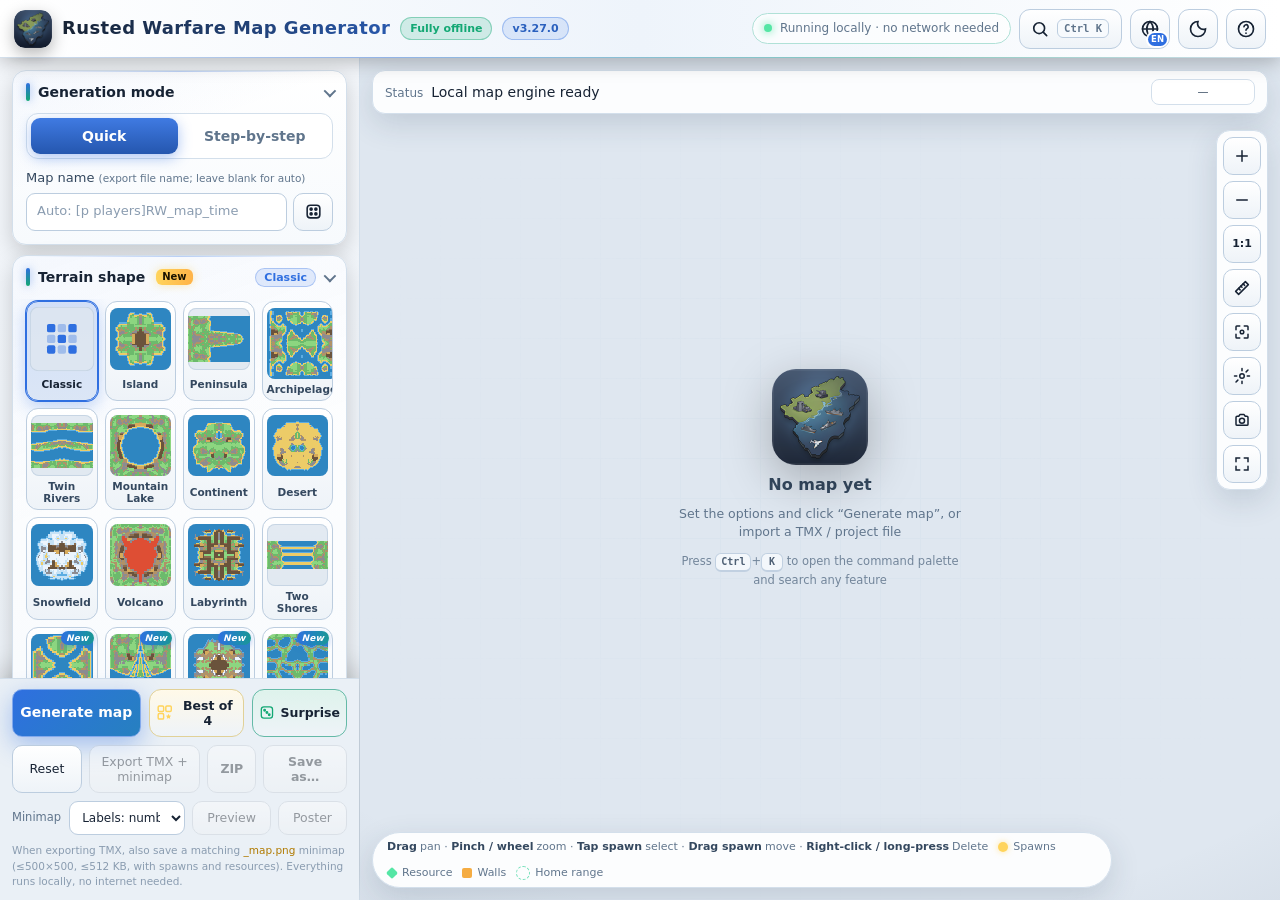
==== commit 2b731994: "feat(3.27.0): 新增环礁 / 三角洲 / 高原要塞 / 沼泽 4 套衍生形态（共 15 套）；修复种子画廊键盘挑选、弹窗初始焦点、网格弹窗 Enter 抢占；新增形态总览 Shift+G " ====
--- a/app/src/main/assets/index.html
+++ b/app/src/main/assets/index.html
@@ -79,7 +79,7 @@
         <label><span>山地</span><select id="shapeRough"><option value="0.8">少</option><option value="0.3" selected>标准</option><option value="0">多</option></select></label>
         <label class="span2"><span>形态种子</span><span class="seed-row"><input id="shapeSeed" type="number" inputmode="numeric" placeholder="留空 = 每次生成后自动换新"><button id="shapeDice" type="button" class="dice-btn" title="换一个种子" aria-label="换一个种子"><svg viewBox="0 0 24 24" fill="none" stroke="currentColor" stroke-width="2" stroke-linejoin="round" aria-hidden="true"><rect x="3.5" y="3.5" width="17" height="17" rx="4"/><circle cx="8.5" cy="8.5" r="1.3" fill="currentColor"/><circle cx="15.5" cy="15.5" r="1.3" fill="currentColor"/><circle cx="12" cy="12" r="1.3" fill="currentColor"/></svg></button></span><small id="shapeSeedHint"></small></label>
       </div>
-      <div class="toolrow shape-tools"><button id="shapeRecSize" type="button">使用推荐尺寸</button><button id="shapeGallery" type="button" class="gallery-btn" title="一次预览 6 个种子的轮廓，挑一个固定或直接生成（G）"><svg viewBox="0 0 24 24" fill="none" stroke="currentColor" stroke-width="2" stroke-linecap="round" stroke-linejoin="round" aria-hidden="true"><rect x="3.5" y="3.5" width="7" height="7" rx="1.6"/><rect x="13.5" y="3.5" width="7" height="7" rx="1.6"/><rect x="3.5" y="13.5" width="7" height="7" rx="1.6"/><rect x="13.5" y="13.5" width="7" height="7" rx="1.6"/></svg>种子画廊</button></div>
+      <div class="toolrow shape-tools"><button id="shapeRecSize" type="button">使用推荐尺寸</button><button id="shapeGallery" type="button" class="gallery-btn" title="一次预览 6 个种子的轮廓，挑一个固定或直接生成（G）"><svg viewBox="0 0 24 24" fill="none" stroke="currentColor" stroke-width="2" stroke-linecap="round" stroke-linejoin="round" aria-hidden="true"><rect x="3.5" y="3.5" width="7" height="7" rx="1.6"/><rect x="13.5" y="3.5" width="7" height="7" rx="1.6"/><rect x="3.5" y="13.5" width="7" height="7" rx="1.6"/><rect x="13.5" y="13.5" width="7" height="7" rx="1.6"/></svg>种子画廊</button><button id="shapeOverview" type="button" class="gallery-btn" title="一次预览全部地形形态，横向比较后选用（Shift+G）"><svg viewBox="0 0 24 24" fill="none" stroke="currentColor" stroke-width="2" stroke-linecap="round" stroke-linejoin="round" aria-hidden="true"><rect x="3" y="4" width="5" height="5" rx="1.2"/><rect x="9.5" y="4" width="5" height="5" rx="1.2"/><rect x="16" y="4" width="5" height="5" rx="1.2"/><rect x="3" y="15" width="5" height="5" rx="1.2"/><rect x="9.5" y="15" width="5" height="5" rx="1.2"/><rect x="16" y="15" width="5" height="5" rx="1.2"/></svg>形态总览</button></div>
     </div>
     <label class="switch-row"><span>选择形态时自动套用推荐主题 / 对称 / 层级</span><button id="shapeAuto" class="switch on" role="switch" aria-checked="true" type="button"><i></i></button></label>
     </div></div>
--- a/app/src/main/assets/style.css
+++ b/app/src/main/assets/style.css
@@ -1982,3 +1982,186 @@
 body:is([data-lang="en"],[data-lang="fr"],[data-lang="de"],[data-lang="ru"],[data-lang="es"]) .shape-tile .shape-name{font-size:10.5px;line-height:1.15;text-align:center;white-space:normal;overflow-wrap:break-word;max-width:100%}
 body:is([data-lang="de"],[data-lang="ru"],[data-lang="fr"]) .gen-row button:not(.primary),
 body:is([data-lang="de"],[data-lang="ru"],[data-lang="fr"]) .action-row button{font-size:11.5px}
+
+/* =====================================================================
+ * 3.27.0：再新增 3 套静态主题（水墨 / 钢铁 / 薄荷）与 3 套动态主题（雪夜 / 霓虹 / 麦浪）
+ * 配色约束（与 3.26.0 相同的三条）：
+ *  · 强调色与已有 14 套错开：水墨 = 朱砂红、钢铁 = 深绯红、薄荷 = 翡翠绿、雪夜 = 灯火金 + 冰蓝、霓虹 = 霓虹玫红 + 电青、麦浪 = 麦秆褐金；
+ *  · 白字对比度不足 4.5 的亮强调色（雪夜金、霓虹玫红）把主按钮 / 激活态文字改为深色 --accent-ink；
+ *  · 动态图层只动 transform / opacity，不用 filter:blur；平铺贴图按「位移 = 贴图尺寸的整数倍」循环，循环点无跳帧；
+ *    雪花的左右摇摆放在容器 .fx-c 上、下落放在伪元素上（同一元素上两个 transform 动画会互相覆盖）。
+ * ===================================================================== */
+body[data-theme="ink"] {
+  --bg: #f3f0e8; --bg-grad: radial-gradient(1100px 640px at 78% -12%, #fbf9f4 0%, #f3f0e8 60%, #e7e2d6 100%);
+  --panel: #f7f5ef; --panel-2: #eeeae0; --card: #fdfcf8; --card-2: #f8f6f0;
+  --line: #dcd6c8; --line-2: #c8c0ae; --text: #1d1b18; --text-2: #3d3a34; --muted: #6f6a60; --faint: #9c968a;
+  --input: #fefdf9; --btn: #fdfcf8; --btn-2: #f1ede4; --btn-hover: #ebe5d8;
+  --accent: #c0392b; --accent-2: #2c3e50; --gold: #9a6b00; --glass: rgba(252, 250, 245, .92); --shadow: 0 10px 30px rgba(40,30,20,.13); --canvas-bg: #e6e1d4;
+  --topbar: linear-gradient(90deg, #fbf9f4, #f1ede3, #fbf9f4);
+  color-scheme: light;
+}
+body[data-theme="ink"] .map-panel::before{background:radial-gradient(120% 90% at 50% 45%,transparent 62%,rgba(30,25,20,.16) 100%)}
+body[data-theme="steel"] {
+  --bg: #0f1318; --bg-grad: radial-gradient(1100px 640px at 78% -12%, #222a34 0%, #0f1318 55%, #0a0d11 100%);
+  --panel: #141920; --panel-2: #181e26; --card: #1c232c; --card-2: #161c23;
+  --line: #2a333f; --line-2: #3a4554; --text: #ebeff4; --text-2: #c2cad4; --muted: #8a96a5; --faint: #5d6877;
+  --input: #0d1116; --btn: #212934; --btn-2: #1a212a; --btn-hover: #2a3441;
+  --accent: #d93a49; --accent-2: #7fa7c9; --gold: #f2c14e; --glass: rgba(18, 23, 30, .88); --canvas-bg: #090c10;
+  --topbar: linear-gradient(90deg, #121820, #1c2430 55%, #121820);
+  color-scheme: dark;
+}
+body[data-theme="mint"] {
+  --bg: #eef7f3; --bg-grad: radial-gradient(1100px 640px at 78% -12%, #ffffff 0%, #eef7f3 60%, #e0efe8 100%);
+  --panel: #f3faf6; --panel-2: #e7f3ed; --card: #ffffff; --card-2: #f6fbf8;
+  --line: #cfe6da; --line-2: #b4d6c5; --text: #13281f; --text-2: #2e4a3d; --muted: #5a7a6b; --faint: #88a698;
+  --input: #ffffff; --btn: #ffffff; --btn-2: #ebf5f0; --btn-hover: #dfefe7;
+  --accent: #0f8a68; --accent-2: #6a5bd6; --gold: #a87400; --glass: rgba(255, 255, 255, .9); --shadow: 0 10px 30px rgba(20,80,60,.13); --canvas-bg: #d6eadf;
+  --topbar: linear-gradient(90deg, #ffffff, #e9f6ef, #ffffff);
+  color-scheme: light;
+}
+body[data-theme="snow"] {
+  --bg: #0b1119; --bg-grad: radial-gradient(1100px 640px at 78% -12%, #1d2b3d 0%, #0b1119 55%, #070b11 100%);
+  --panel: #0f1620; --panel-2: #131b27; --card: #17202d; --card-2: #121a25;
+  --line: #243245; --line-2: #33465f; --text: #edf3fa; --text-2: #c3d0de; --muted: #8798ad; --faint: #5a6a80;
+  --input: #0a0f16; --btn: #1a2433; --btn-2: #151e2b; --btn-hover: #213045;
+  --accent: #f3c969; --accent-2: #9ecfff; --accent-ink: #2a1c00; --gold: #ffd97a; --glass: rgba(13, 19, 28, .88); --canvas-bg: #060a10;
+  --topbar: linear-gradient(90deg, #0e1520, #172233 55%, #0e1520);
+  --fx-bar: linear-gradient(100deg, transparent 0%, rgba(158,207,255,.14) 20%, rgba(243,201,105,.12) 34%, transparent 52%, rgba(220,235,255,.10) 72%, transparent 100%);
+  color-scheme: dark;
+}
+body[data-theme="neon"] {
+  --bg: #0b0814; --bg-grad: radial-gradient(1100px 640px at 78% -12%, #23103a 0%, #0b0814 55%, #07050d 100%);
+  --panel: #100b1c; --panel-2: #150f24; --card: #1a122c; --card-2: #140d22;
+  --line: #2f1f4a; --line-2: #44306a; --text: #f6efff; --text-2: #d3c6ec; --muted: #9a8ac0; --faint: #6b5c91;
+  --input: #0a0712; --btn: #1e1533; --btn-2: #180f2a; --btn-hover: #2a1d47;
+  --accent: #ff3d7f; --accent-2: #37e6ff; --accent-ink: #2b0013; --gold: #ffe45c; --glass: rgba(16, 11, 28, .88); --canvas-bg: #06040c;
+  --topbar: linear-gradient(90deg, #110b1f, #1e1236 55%, #110b1f);
+  --fx-bar: linear-gradient(100deg, transparent 0%, rgba(255,61,127,.18) 20%, rgba(55,230,255,.14) 34%, transparent 52%, rgba(180,90,255,.12) 72%, transparent 100%);
+  color-scheme: dark;
+}
+body[data-theme="wheat"] {
+  --bg: #f8f2e3; --bg-grad: radial-gradient(1100px 640px at 78% -12%, #fffcf2 0%, #f8f2e3 60%, #efe4c8 100%);
+  --panel: #faf5e8; --panel-2: #f2ead6; --card: #fffdf6; --card-2: #fbf7ec;
+  --line: #e8dcc0; --line-2: #d9c8a0; --text: #2d2410; --text-2: #4f4226; --muted: #7d6c48; --faint: #a8976f;
+  --input: #fffef9; --btn: #fffdf6; --btn-2: #f4ecda; --btn-hover: #efe3c6;
+  --accent: #9a5b00; --accent-2: #4f7d2a; --gold: #a87400; --glass: rgba(255, 252, 243, .9); --shadow: 0 10px 30px rgba(110,80,20,.14); --canvas-bg: #ece0c2;
+  --topbar: linear-gradient(90deg, #fffcf2, #f6edd6, #fffcf2);
+  --fx-bar: linear-gradient(100deg, transparent 0%, rgba(214,160,40,.14) 20%, rgba(255,210,120,.16) 34%, transparent 52%, rgba(120,160,60,.10) 72%, transparent 100%);
+  color-scheme: light;
+}
+body[data-theme="wheat"] .map-panel::before{background:radial-gradient(120% 90% at 50% 45%,transparent 64%,rgba(120,80,20,.13) 100%)}
+body:is([data-theme="snow"],[data-theme="neon"]) .primary{color:var(--accent-ink);text-shadow:none}
+body:is([data-theme="snow"],[data-theme="neon"]) ::selection{color:var(--accent-ink)}
+
+/* ---------- 雪夜：冷月光晕 + 低空薄雾 + 远近两层飘雪（容器摇摆、贴图下落） ---------- */
+body[data-fx="snow"] .fx-a{left:-14%;top:-30%;width:62%;height:76%;border-radius:50%;
+  background:radial-gradient(closest-side,rgba(200,225,255,.2),rgba(160,200,255,.07) 55%,transparent);animation:fxMoonBreath 12s ease-in-out infinite alternate}
+body[data-fx="snow"] .fx-b{left:-20%;bottom:-16%;width:140%;height:42%;border-radius:50%;
+  background:radial-gradient(50% 40% at 50% 60%,rgba(190,215,245,.12),rgba(160,190,230,.04) 60%,transparent 75%);animation:fxMistDrift 30s ease-in-out infinite alternate}
+body[data-fx="snow"] .fx-c{inset:0;animation:fxSnowSway 7s ease-in-out infinite alternate}
+@keyframes fxSnowSway{from{transform:translateX(-14px)}to{transform:translateX(14px)}}
+body[data-fx="snow"] .fx-c::before{left:-30px;right:-30px;top:-220px;bottom:0;background-size:220px 220px;opacity:.85;
+  background-image:radial-gradient(circle 3px at 30px 40px,#fff 0 1.6px,rgba(255,255,255,.35) 2.4px,transparent 3px),radial-gradient(circle 2.6px at 140px 20px,#fff 0 1.3px,rgba(255,255,255,.3) 2px,transparent 2.6px),
+    radial-gradient(circle 3.4px at 90px 130px,#fff 0 1.8px,rgba(255,255,255,.35) 2.6px,transparent 3.4px),radial-gradient(circle 2.4px at 190px 170px,rgba(255,255,255,.95) 0 1.2px,transparent 2.4px),
+    radial-gradient(circle 2.8px at 60px 200px,#fff 0 1.4px,rgba(255,255,255,.3) 2.1px,transparent 2.8px);
+  animation:fxFall220 16s linear infinite}
+body[data-fx="snow"] .fx-c::after{left:-30px;right:-30px;top:-140px;bottom:0;background-size:140px 140px;opacity:.55;
+  background-image:radial-gradient(circle 1.6px at 20px 30px,#e8f2ff 55%,transparent),radial-gradient(circle 1.3px at 100px 80px,#e8f2ff 55%,transparent),radial-gradient(circle 1.5px at 60px 120px,#e8f2ff 55%,transparent);
+  animation:fxFall140 9s linear infinite}
+@keyframes fxFall220{from{transform:translateY(0)}to{transform:translateY(220px)}}
+@keyframes fxFall140{from{transform:translateY(0)}to{transform:translateY(140px)}}
+
+/* ---------- 霓虹：地平线辉光 + 透视网格地面（网格按格距循环）+ 漂移星点 + 扫描线 ---------- */
+body[data-fx="neon"] .fx-a{left:10%;right:10%;bottom:18%;height:46%;border-radius:50%;mix-blend-mode:screen;
+  background:radial-gradient(50% 45% at 50% 100%,rgba(255,61,127,.42),rgba(180,70,255,.16) 50%,transparent 72%);animation:fxNeonPulse 6s ease-in-out infinite alternate}
+@keyframes fxNeonPulse{0%{transform:scaleX(.92);opacity:.7}100%{transform:scaleX(1.06);opacity:1}}
+body[data-fx="neon"] .fx-b{left:-50%;right:-50%;bottom:-6%;height:52%;overflow:hidden;transform-origin:50% 100%;transform:perspective(360px) rotateX(62deg);
+  -webkit-mask-image:linear-gradient(to top,#000 35%,transparent 100%);mask-image:linear-gradient(to top,#000 35%,transparent 100%)}
+body[data-fx="neon"] .fx-b::before{inset:-60px 0 0 0;background-size:60px 60px;opacity:.55;
+  background-image:linear-gradient(rgba(55,230,255,.55) 1.5px,transparent 1.5px),linear-gradient(90deg,rgba(255,61,127,.45) 1.5px,transparent 1.5px);
+  animation:fxGridRun 2.4s linear infinite}
+@keyframes fxGridRun{from{transform:translateY(0)}to{transform:translateY(60px)}}
+body[data-fx="neon"] .fx-c{inset:0;will-change:auto}
+body[data-fx="neon"] .fx-c::before{inset:-240px 0 0 0;background-size:240px 240px;opacity:.5;
+  background-image:radial-gradient(1.2px 1.2px at 30px 40px,#fff 60%,transparent),radial-gradient(1px 1px at 150px 20px,#ffd0ec 60%,transparent),radial-gradient(1.4px 1.4px at 90px 140px,#c8f6ff 60%,transparent),radial-gradient(1px 1px at 200px 100px,#fff 60%,transparent);
+  -webkit-mask-image:linear-gradient(to bottom,#000 30%,transparent 62%);mask-image:linear-gradient(to bottom,#000 30%,transparent 62%);animation:fxStarDrift 140s linear infinite}
+body[data-fx="neon"] .fx-c::after{left:0;right:0;top:0;height:3px;opacity:0;background:linear-gradient(90deg,transparent,rgba(55,230,255,.5),transparent);animation:fxScan 7s ease-in-out infinite 1s}
+@keyframes fxScan{0%{transform:translateY(0);opacity:0}8%{opacity:.8}60%{opacity:.25}100%{transform:translateY(60vh);opacity:0}}
+
+/* ---------- 麦浪：午后暖阳 + 两层反向起伏的麦田（宽 200%、平移 50% 无缝）+ 上飘的蒲公英 ---------- */
+body[data-fx="wheat"] .fx-a{right:-12%;top:-28%;width:60%;height:74%;border-radius:50%;
+  background:radial-gradient(closest-side,rgba(255,214,120,.6),rgba(255,190,90,.2) 50%,transparent);animation:fxSunGlow 11s ease-in-out infinite alternate}
+body[data-fx="wheat"] .fx-b{left:0;bottom:-4%;width:200%;height:30%;background-size:50% 100%;opacity:.55;
+  background-image:radial-gradient(14% 60% at 12% 100%,rgba(214,160,50,.7) 60%,transparent 62%),radial-gradient(18% 75% at 34% 100%,rgba(226,175,60,.65) 60%,transparent 62%),
+    radial-gradient(13% 55% at 60% 100%,rgba(206,150,45,.7) 60%,transparent 62%),radial-gradient(16% 70% at 84% 100%,rgba(222,170,58,.65) 60%,transparent 62%);
+  animation:fxCloudSail 70s linear infinite}
+body[data-fx="wheat"] .fx-b::before{left:0;right:0;bottom:-30%;height:80%;background-size:25% 100%;opacity:.7;
+  background-image:radial-gradient(20% 60% at 25% 100%,rgba(190,135,35,.6) 60%,transparent 62%),radial-gradient(18% 50% at 75% 100%,rgba(200,145,40,.55) 60%,transparent 62%);
+  animation:fxCloudSail 46s linear infinite reverse}
+body[data-fx="wheat"] .fx-c{inset:0;will-change:auto}
+body[data-fx="wheat"] .fx-c::before{left:-240px;right:0;top:0;bottom:-240px;background-size:240px 240px;opacity:.75;
+  background-image:radial-gradient(circle 3px at 40px 60px,rgba(255,255,255,.95) 0 1.1px,rgba(255,250,230,.5) 1.8px,transparent 3px),radial-gradient(circle 2.6px at 170px 30px,rgba(255,255,255,.9) 0 1px,rgba(255,250,230,.45) 1.6px,transparent 2.6px),
+    radial-gradient(circle 3.2px at 120px 170px,rgba(255,255,255,.95) 0 1.2px,rgba(255,250,230,.5) 2px,transparent 3.2px),radial-gradient(circle 2px at 210px 210px,rgba(255,240,200,.9) 55%,transparent);
+  animation:fxSeedFloat 26s linear infinite}
+@keyframes fxSeedFloat{from{transform:translate(0,0)}to{transform:translate(240px,-240px)}}
+
+/* ---------- 色板预览 ---------- */
+.tm-sw[data-sw="ink"]{background:linear-gradient(145deg,#fbf9f4,#e3ddd0);--sw-a:#c0392b;--sw-b:#2c3e50;border-color:rgba(0,0,0,.1)}
+.tm-sw[data-sw="ink"] i{left:6px;top:6px;width:36px;height:12px;border-radius:50%;background:radial-gradient(60% 50% at 40% 50%,rgba(30,30,30,.55),rgba(30,30,30,.15) 60%,transparent 72%)}
+.tm-sw[data-sw="steel"]{background:linear-gradient(145deg,#2a3340,#0d1115);--sw-a:#d93a49;--sw-b:#7fa7c9}
+.tm-sw[data-sw="steel"] i{background:repeating-linear-gradient(135deg,transparent 0 6px,rgba(255,255,255,.04) 6px 7px)}
+.tm-sw[data-sw="mint"]{background:linear-gradient(145deg,#ffffff,#d9ede3);--sw-a:#0f8a68;--sw-b:#6a5bd6;border-color:rgba(0,0,0,.08)}
+.tm-sw[data-sw="snow"]{background:linear-gradient(180deg,#22324a,#070b11);--sw-a:#f3c969;--sw-b:#9ecfff}
+.tm-sw[data-sw="snow"] i{inset:-20px 0 0 0;background-size:20px 20px;background-image:radial-gradient(circle 1.4px at 5px 6px,#fff 60%,transparent),radial-gradient(circle 1px at 14px 15px,#fff 60%,transparent);animation:fxFallSw 3s linear infinite}
+@keyframes fxFallSw{from{transform:translateY(0)}to{transform:translateY(20px)}}
+.tm-sw[data-sw="neon"]{background:linear-gradient(180deg,#1b0e33 0 55%,#2a0f3a 100%);--sw-a:#ff3d7f;--sw-b:#37e6ff}
+.tm-sw[data-sw="neon"] i{left:-20%;right:-20%;top:auto;bottom:0;height:55%;transform-origin:50% 100%;transform:perspective(60px) rotateX(55deg);overflow:hidden}
+.tm-sw[data-sw="neon"] i::before{content:"";position:absolute;inset:-10px 0 0 0;background-size:10px 10px;background-image:linear-gradient(rgba(55,230,255,.7) 1px,transparent 1px),linear-gradient(90deg,rgba(255,61,127,.6) 1px,transparent 1px);animation:fxGridSw 1.2s linear infinite}
+@keyframes fxGridSw{from{transform:translateY(0)}to{transform:translateY(10px)}}
+.tm-sw[data-sw="wheat"]{background:linear-gradient(180deg,#fff3d2,#f0dca6);--sw-a:#9a5b00;--sw-b:#4f7d2a;border-color:rgba(0,0,0,.08)}
+.tm-sw[data-sw="wheat"] i{left:0;width:200%;top:auto;bottom:0;height:16px;background-size:25% 100%;background-image:radial-gradient(40% 80% at 50% 100%,rgba(214,160,50,.85) 60%,transparent 64%);animation:fxCloudSail 6s linear infinite}
+.tm-sw[data-sw="wheat"]::before{right:4px;top:3px;width:14px;height:14px;border-radius:50%;background:radial-gradient(circle,#ffd772 45%,rgba(255,200,90,.35) 60%,transparent 72%)}
+@media (prefers-reduced-motion: reduce){
+  body[data-fx="neon"] .fx-c::after{display:none}
+  .tm-sw i::before{animation:none!important}
+}
+body.fx-off[data-fx="neon"] .fx-c::after{opacity:0!important}
+
+/* =====================================================================
+ * 3.27.0：形态总览（Shift+G）/ 种子收藏 / 新形态角标 / 形态卡片入场与悬停动效
+ * ===================================================================== */
+.shape-tools{grid-template-columns:1fr 1fr 1fr}
+.shape-tile{position:relative}
+.shape-tile .new-dot{position:absolute;top:3px;right:3px;padding:0 5px;height:14px;line-height:14px;border-radius:7px;font-size:9px;font-weight:800;letter-spacing:.02em;
+  color:var(--accent-ink,#fff);background:linear-gradient(90deg,var(--accent),color-mix(in srgb,var(--accent-2) 70%,var(--accent)));box-shadow:0 2px 6px color-mix(in srgb,var(--accent) 40%,transparent);
+  animation:newDot 2.6s ease-in-out infinite}
+@keyframes newDot{0%,100%{transform:scale(1)}50%{transform:scale(1.08)}}
+.shape-thumb{position:relative}
+.shape-thumb::after{content:"";position:absolute;inset:0;pointer-events:none;opacity:0;background:linear-gradient(115deg,transparent 30%,rgba(255,255,255,.35) 50%,transparent 70%);transform:translateX(-100%)}
+@media (hover:hover){.shape-tile:hover .shape-thumb::after{opacity:1;transform:translateX(100%);transition:transform .7s var(--ease-out),opacity .2s}}
+.shape-tile.active .shape-thumb::after{animation:thumbShine .9s var(--ease-out) .05s 1}
+@keyframes thumbShine{0%{opacity:1;transform:translateX(-100%)}100%{opacity:0;transform:translateX(100%)}}
+.ov-grid{display:grid;grid-template-columns:repeat(4,1fr);gap:9px;margin-top:4px}
+@media (max-width:640px){.ov-grid{grid-template-columns:repeat(3,1fr);gap:7px}}
+@media (max-width:420px){.ov-grid{grid-template-columns:repeat(2,1fr)}}
+.ov-grid .gal-meta b{display:flex;align-items:center;gap:5px}
+.ov-grid .gal-meta em{font-style:normal;font-size:9.5px;font-weight:800;padding:0 4px;border-radius:5px;color:var(--accent-ink,#fff);background:var(--accent)}
+.ov-grid .gal-tile.cur .gal-meta b::after{content:"当前";font-size:9.5px;font-weight:700;color:var(--muted)}
+.ov-hint{display:flex;align-items:center;gap:8px;flex-wrap:wrap}
+.ov-hint .chip{min-height:26px;padding:2px 10px}
+.fav-row{display:flex;flex-wrap:wrap;align-items:center;gap:6px;margin-top:10px;padding-top:10px;border-top:1px dashed var(--line)}
+.fav-row>small{color:var(--muted);font-size:11.5px;margin-right:2px}
+.fav-chip{display:inline-flex;align-items:center;gap:4px;min-height:26px;padding:2px 4px 2px 9px;border-radius:13px;font-size:12px;font-variant-numeric:tabular-nums;animation:galIn .3s var(--ease-out) both;animation-delay:var(--d,0ms)}
+.fav-chip .fav-x{width:18px;height:18px;min-height:18px;padding:0;display:grid;place-items:center;border-radius:50%;border:0;background:transparent;color:var(--muted);font-size:11px}
+@media (hover:hover){.fav-chip .fav-x:hover{background:var(--btn-hover);color:var(--danger)}}
+.fav-chip.on{border-color:var(--accent);color:var(--accent)}
+.gal-star{display:inline-flex;align-items:center;gap:5px}
+.gal-star svg{width:16px;height:16px;transition:transform .35s var(--ease-spring),fill .2s}
+.gal-star.on svg{fill:var(--gold);stroke:var(--gold);transform:scale(1.12) rotate(-8deg)}
+.gal-star.pop svg{animation:starPop .5s var(--ease-spring)}
+@keyframes starPop{0%{transform:scale(1)}40%{transform:scale(1.45) rotate(-18deg)}100%{transform:scale(1.12) rotate(-8deg)}}
+.gal-bar .gal-actions{display:flex;gap:8px;align-items:center}
+@media (prefers-reduced-motion: reduce){
+  .shape-tile .new-dot,.shape-tile.active .shape-thumb::after,.fav-chip,.gal-star.pop svg{animation:none!important}
+  .shape-tile:hover .shape-thumb::after{transition:none!important;opacity:0!important}
+}
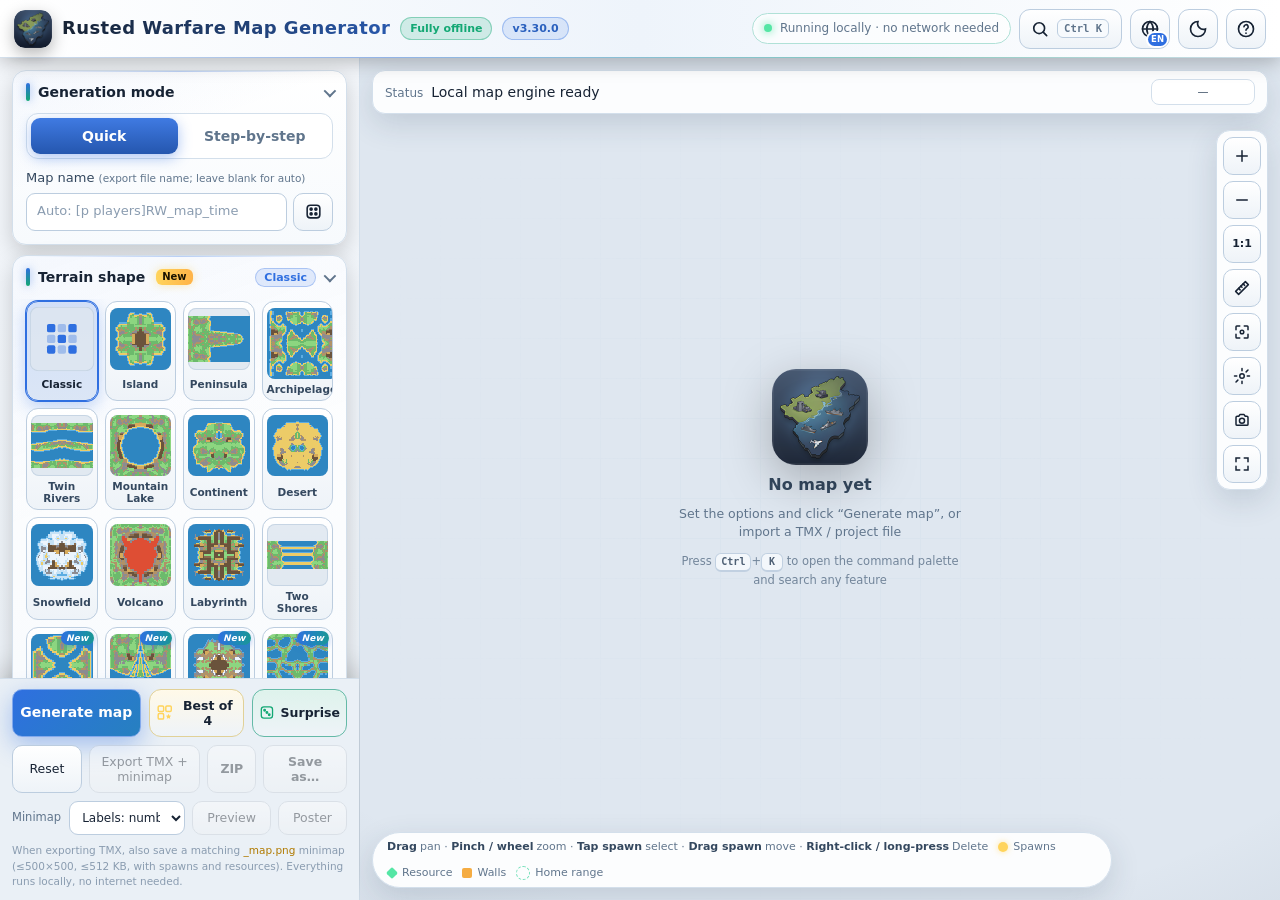
==== commit 3bb5f120: "v3.30.0-offline (44)：自动保存状态独立显示 / 失败备份入口 / 未处理错误提示 - 自动保存状态独立显示，失败备份入口，未处理错误提示 - 重新编译 WASM 引擎（rust_m" ====
--- a/app/src/main/assets/index.html
+++ b/app/src/main/assets/index.html
@@ -219,6 +219,7 @@
       <code id="exportLocName">下载目录（Download）</code>
       <div class="toolrow"><button id="exportLocChange" type="button">选择文件夹…</button><button id="exportLocReset" type="button" disabled>恢复下载目录</button></div>
     </div>
+    <div class="mini-status save-status" id="saveStatus" role="status" aria-live="polite" hidden></div>
     <div class="mini-status" id="projectInfo">项目草稿保存在本机（IndexedDB），不会上传。支持恢复上次编辑状态。</div>
     </div></div>
   </section>
--- a/app/src/main/assets/style.css
+++ b/app/src/main/assets/style.css
@@ -1,5 +1,5 @@
 /* =====================================================================
- * TMX MapForge Offline 3.17.0 · 设计系统（3.2.0 ～ 3.17.0 增补见文件末尾对应分节；3.16.0 动态主题之后是 3.17.0 新组件）
+ * TMX MapForge Offline 3.30.0 · 设计系统（主题切换稳定性修复见 3.28.0；保存反馈优化见 3.30.0）
  * 重写说明：旧版样式由 2.4/2.5/2.6/3.0/3.0.3/3.0.7 多轮覆盖叠加而成，颜色大量硬编码，
  * 「亮白」主题下工具栏/图例/小地图/遮罩/输入框仍是深色。现统一为 CSS 变量驱动的三套主题。
  * ===================================================================== */
@@ -156,6 +156,10 @@
 .hint,.mini-status{margin:6px 0 4px;color:var(--muted);font-size:11.5px;line-height:1.55}
 .mini-status code{color:color-mix(in srgb,var(--accent) 70%,var(--text));background:var(--input);padding:1px 5px;border-radius:5px;font-size:10.5px;border:1px solid var(--line)}
 .mini-status em,.footer-note em{color:var(--gold);font-style:normal}
+.save-status{margin:7px 0;padding:7px 9px;border:1px solid color-mix(in srgb,var(--ok) 30%,var(--line));border-radius:8px;background:color-mix(in srgb,var(--ok) 7%,var(--card));color:var(--text-2);overflow-wrap:anywhere}
+.save-status::before{content:"✓";display:inline-block;margin-right:7px;color:var(--ok);font-weight:800}
+.save-status[data-state="error"]{border-color:color-mix(in srgb,var(--danger) 52%,var(--line));background:color-mix(in srgb,var(--danger) 8%,var(--card));color:var(--text)}
+.save-status[data-state="error"]::before{content:"!";color:var(--danger)}
 body[data-tone="light"] .mini-status em,body[data-tone="light"] .footer-note em{color:#b07a00}
 .hint-demo{display:inline-block;padding:0 6px;border-radius:6px;font-weight:700;font-size:11px}
 .on-demo{color:#fff;background:var(--accent)}
@@ -1478,11 +1482,6 @@
 .tm-fx{margin:8px 2px 0!important;padding:0 4px;font-size:12.5px!important}
 .tm-fx small{display:block;font-size:10.5px;color:var(--faint)}
 
-/* 换主题时从按钮位置扩散的一圈「涟漪」 */
-.theme-wash{position:fixed;z-index:90;left:0;top:0;width:24px;height:24px;margin:-12px 0 0 -12px;border-radius:50%;pointer-events:none;
-  background:radial-gradient(circle,color-mix(in srgb,var(--accent) 35%,transparent),transparent 70%);animation:themeWash .7s var(--ease-out) forwards}
-@keyframes themeWash{from{transform:scale(1);opacity:.95}to{transform:scale(70);opacity:0}}
-
 @media(max-width:650px){
   .theme-menu{position:fixed;top:calc(58px + 6px + env(safe-area-inset-top,0px));right:10px;left:auto;width:min(316px,calc(100vw - 20px));transform-origin:calc(100% - 90px) 0}
 }
@@ -1494,12 +1493,53 @@
 @supports not (color: color-mix(in srgb, red, blue)) {
   .tm-grid .current{border-color:var(--accent);background:var(--btn-hover)}
   .tm-grid [data-theme-id]:hover,.tm-grid [data-theme-id]:focus-visible{background:var(--btn-hover)}
-  .theme-wash{background:radial-gradient(circle,var(--accent),transparent 70%);opacity:.3}
 }
 @media (prefers-reduced-motion: reduce){
   .theme-menu.show [data-theme-id]{animation:none!important;opacity:1;transform:none}
-  .tm-sw i,.theme-dot,.theme-wash{animation:none!important}
-  .theme-wash{display:none}
+  .tm-sw i,.theme-dot{animation:none!important}
+}
+
+/* 3.28.0：轻量主题过渡。避开全页截图动画，减轻 Android WebView 上 canvas / 动态背景切换的闪帧。
+   只过渡可平滑插值的颜色属性，不加全局 will-change、不创建独立合成层，避免大地图上额外显存开销。 */
+html.theme-switching body,
+html.theme-switching .topbar,
+html.theme-switching .sidebar,
+html.theme-switching .map-panel,
+html.theme-switching .status-bar,
+html.theme-switching .panel,
+html.theme-switching .card,
+html.theme-switching .modal-card,
+html.theme-switching .theme-menu,
+html.theme-switching .tm-grid [data-theme-id],
+html.theme-switching button,
+html.theme-switching input,
+html.theme-switching select,
+html.theme-switching textarea {
+  transition-property: background-color, color, border-color, box-shadow;
+  transition-duration: 180ms;
+  transition-timing-function: ease-out;
+}
+html.theme-switching body[data-fx] .theme-fx,
+html.theme-switching body[data-fx] .theme-fx *,
+html.theme-switching body[data-fx] .theme-fx *::before,
+html.theme-switching body[data-fx] .theme-fx *::after {
+  animation-play-state: paused !important;
+}
+@media (prefers-reduced-motion: reduce) {
+  html.theme-switching body,
+  html.theme-switching .topbar,
+  html.theme-switching .sidebar,
+  html.theme-switching .map-panel,
+  html.theme-switching .status-bar,
+  html.theme-switching .panel,
+  html.theme-switching .card,
+  html.theme-switching .modal-card,
+  html.theme-switching .theme-menu,
+  html.theme-switching .tm-grid [data-theme-id],
+  html.theme-switching button,
+  html.theme-switching input,
+  html.theme-switching select,
+  html.theme-switching textarea { transition-duration: 0ms !important; }
 }
 
 /* =====================================================================
@@ -1929,11 +1969,6 @@
 @keyframes galSpin{to{transform:rotate(360deg)}}
 .gal-pick{font-size:12.5px;color:var(--muted)}
 .gal-pick b{color:var(--accent);font-variant-numeric:tabular-nums}
-
-/* —— 主题切换：圆形揭示（View Transitions） —— */
-html.vt-theme::view-transition-old(root),html.vt-theme::view-transition-new(root){animation:none;mix-blend-mode:normal}
-html.vt-theme::view-transition-new(root){animation:vtReveal .6s cubic-bezier(.2,.8,.2,1) both}
-@keyframes vtReveal{from{clip-path:circle(0 at var(--vt-x,50%) var(--vt-y,0))}to{clip-path:circle(var(--vt-r,150vmax) at var(--vt-x,50%) var(--vt-y,0))}}
 
 @media (prefers-reduced-motion: reduce){
   .gal-tile,.cmp-table tbody tr,.cmp-verdict,.gal-reroll svg.spin{animation:none!important}
@@ -1984,7 +2019,7 @@
 body:is([data-lang="de"],[data-lang="ru"],[data-lang="fr"]) .action-row button{font-size:11.5px}
 
 /* =====================================================================
- * 3.27.0：再新增 3 套静态主题（水墨 / 钢铁 / 薄荷）与 3 套动态主题（雪夜 / 霓虹 / 麦浪）
+ * 3.27.0：新增 3 套静态主题（水墨 / 钢铁 / 薄荷）与 3 套动态主题（雪夜 / 霓虹 / 麦浪）; 3.28.0：主题切换稳定性优化
  * 配色约束（与 3.26.0 相同的三条）：
  *  · 强调色与已有 14 套错开：水墨 = 朱砂红、钢铁 = 深绯红、薄荷 = 翡翠绿、雪夜 = 灯火金 + 冰蓝、霓虹 = 霓虹玫红 + 电青、麦浪 = 麦秆褐金；
  *  · 白字对比度不足 4.5 的亮强调色（雪夜金、霓虹玫红）把主按钮 / 激活态文字改为深色 --accent-ink；
